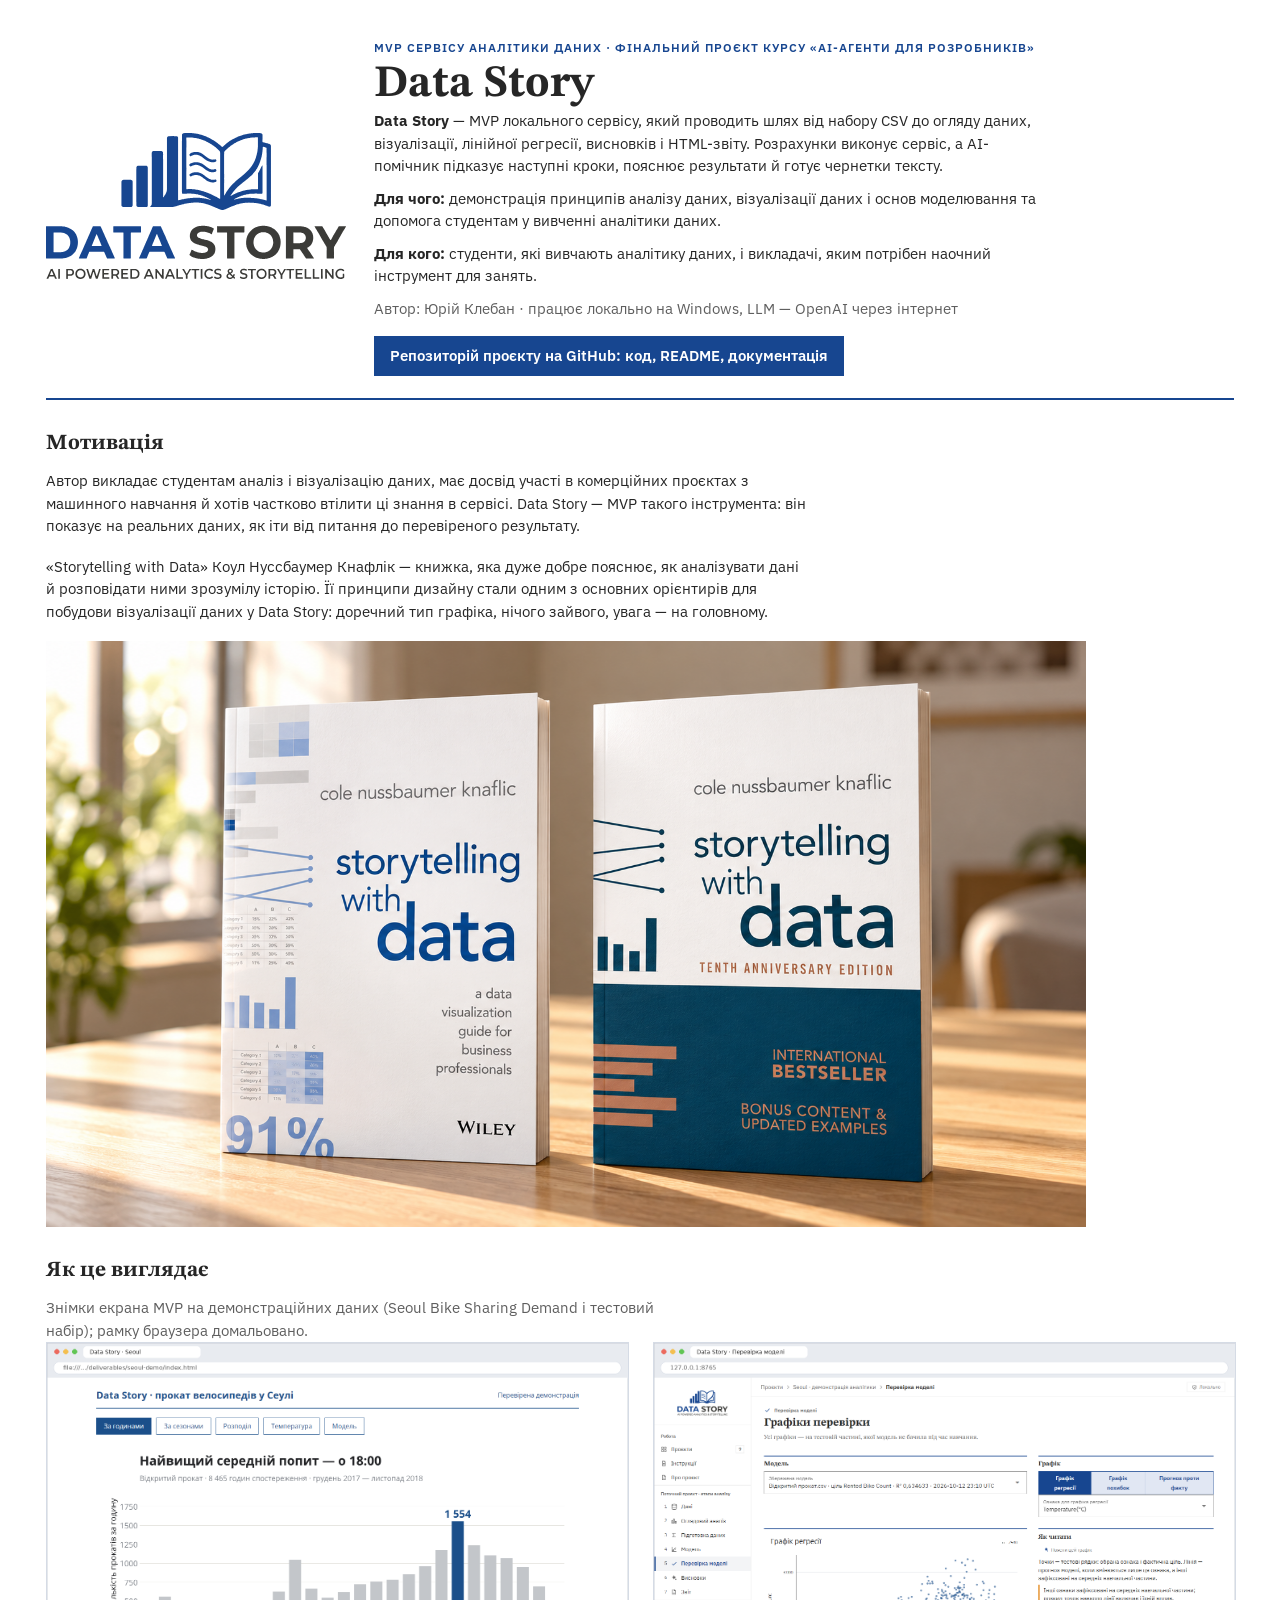
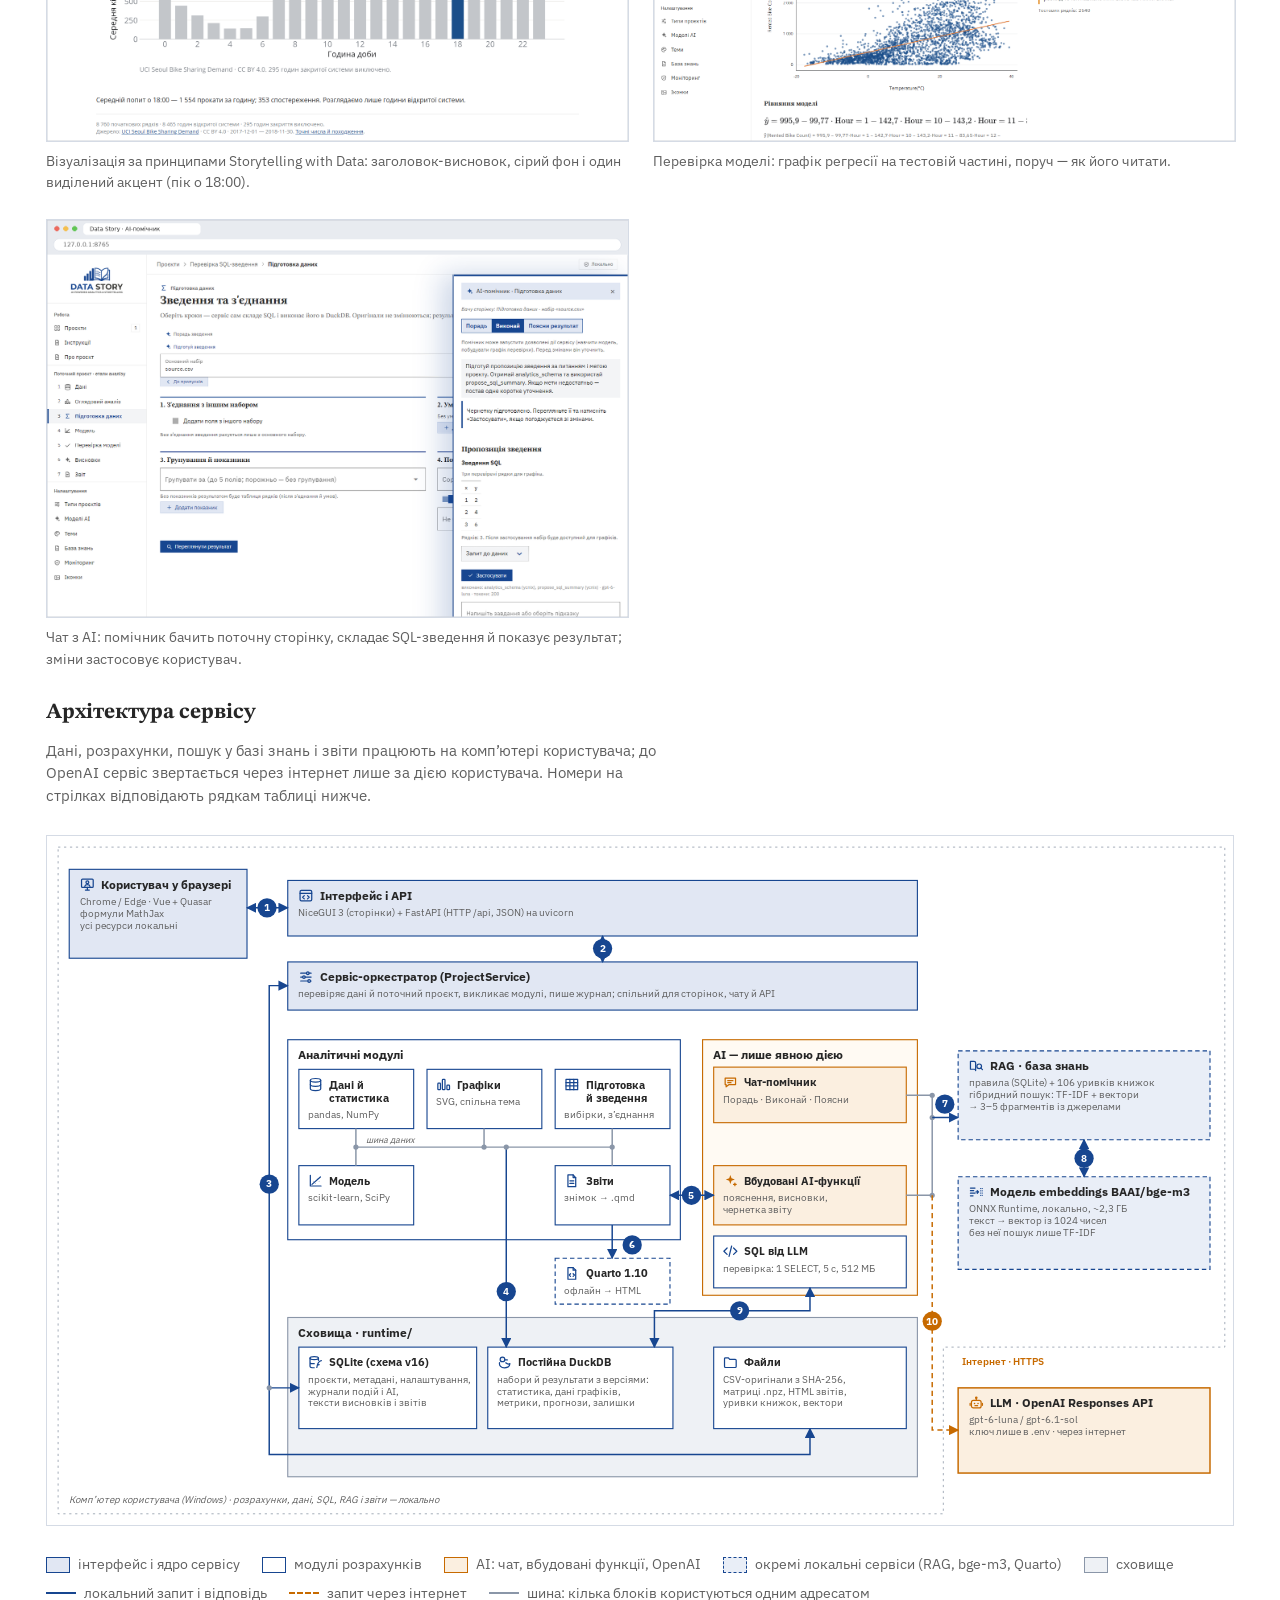
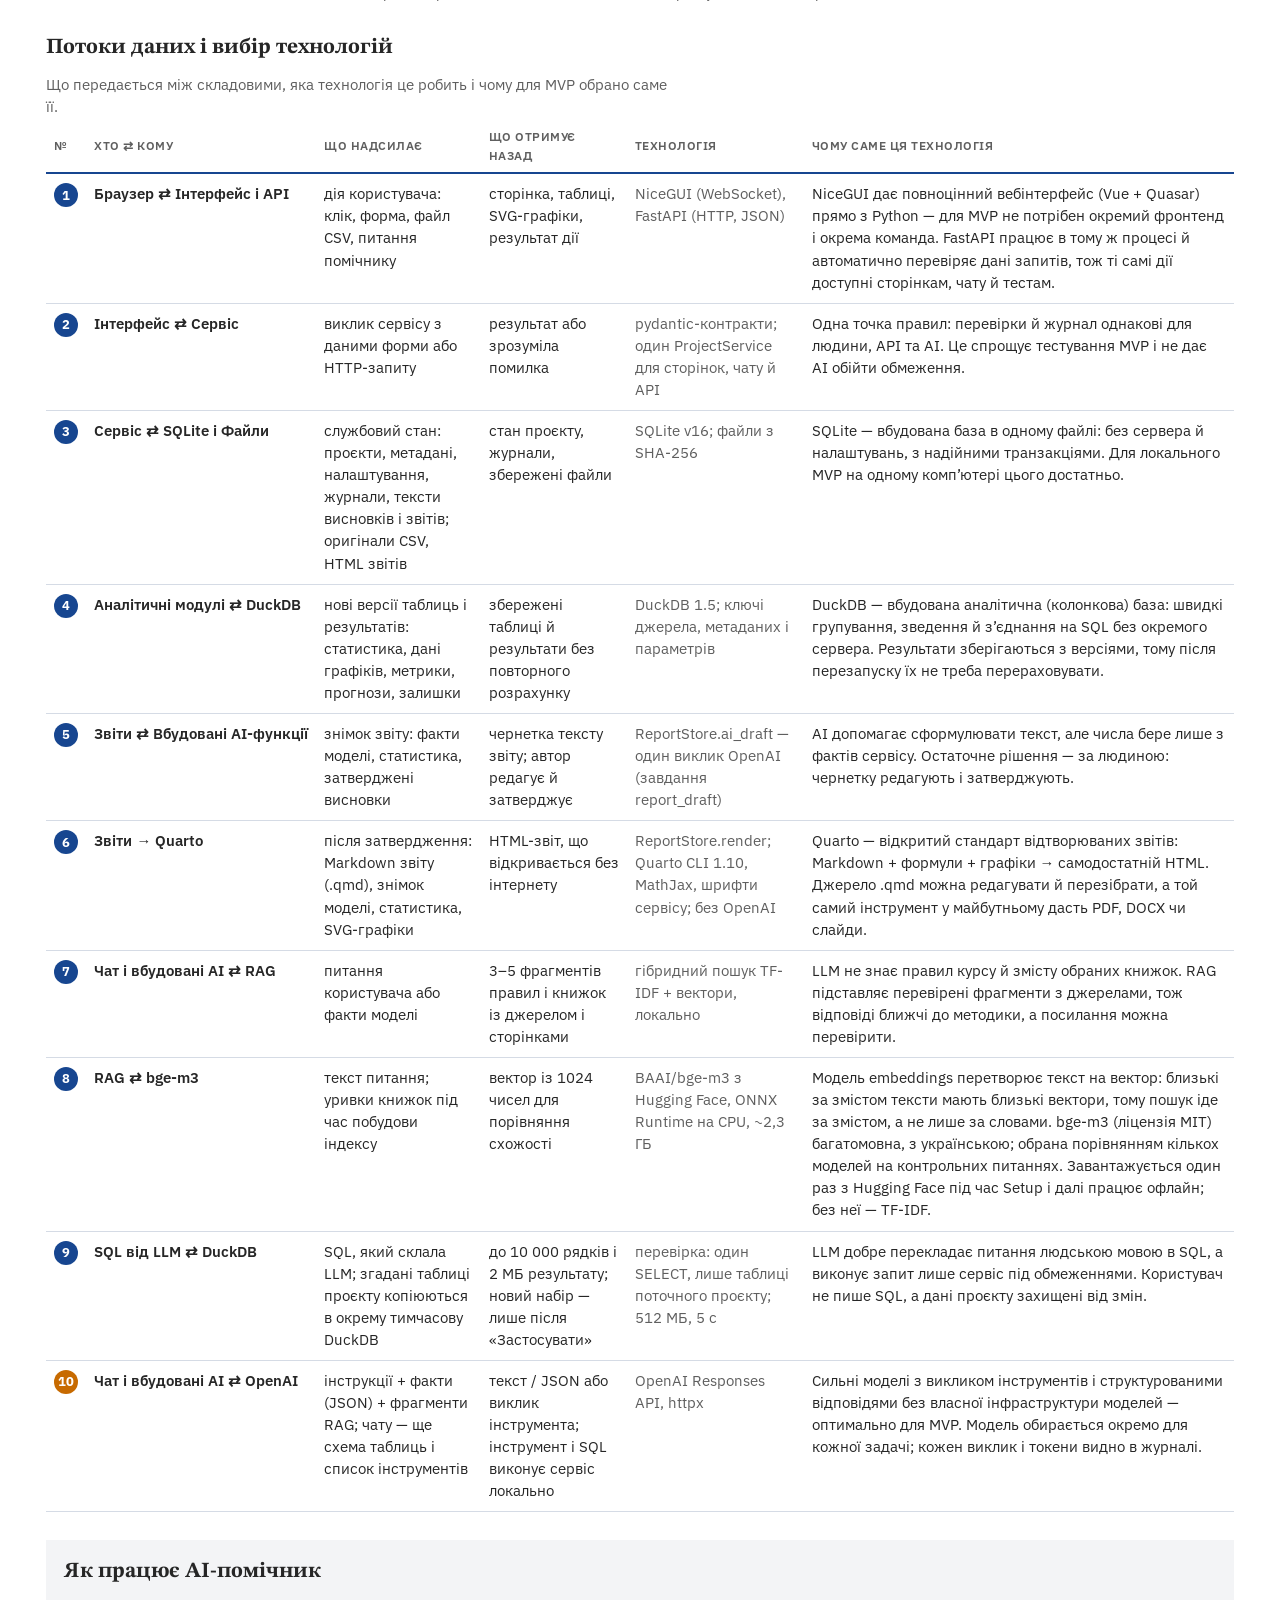
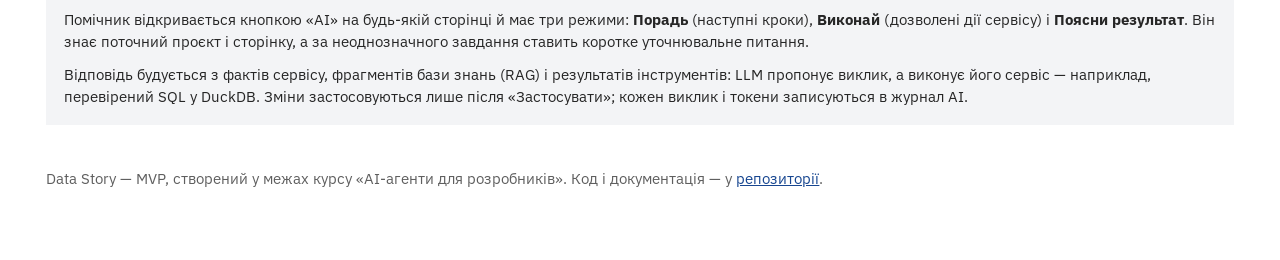
==== docs/index.html @ 958e597c "History 123: About project page for GitHub Pages (logo, purpose, motivation, framed screenshots, tec" ====
<!doctype html>
<html lang="uk">
<meta charset="utf-8">
<meta name="viewport" content="width=device-width, initial-scale=1">
<title>Data Story — про проєкт</title>
<meta name="description" content="Data Story — MVP сервісу аналітики даних для навчання: аналіз, візуалізація, основи моделювання й AI-помічник.">
<style>
@font-face { font-family:'IBM Plex Sans'; src:url('assets/fonts/plex/ibm-plex-sans-regular.woff2') format('woff2'); font-weight:400; }
@font-face { font-family:'IBM Plex Sans'; src:url('assets/fonts/plex/ibm-plex-sans-600.woff2') format('woff2'); font-weight:600; }
@font-face { font-family:'IBM Plex Sans'; src:url('assets/fonts/plex/ibm-plex-sans-700.woff2') format('woff2'); font-weight:700; }
@font-face { font-family:'STIX Two Text'; src:url('assets/fonts/stix/stix-two-text-600.woff2') format('woff2'); font-weight:600; }
@font-face { font-family:'STIX Two Text'; src:url('assets/fonts/stix/stix-two-text-700.woff2') format('woff2'); font-weight:700; }
/* Layout: motivation, one diagram (slide-ready), the flow table, two worked requests and principles. Single light look by choice (a printed slide), colours set explicitly. */
:root {
  --paper:#ffffff; --ink:#262626; --ink2:#5f5f5f; --rule:#d5dbe5; --shade:#f3f4f6;
  --primary:#174690; --band:#e1e7f3; --ai:#c76a00; --aiband:#fbefe0; --store:#eef1f5;
  --sans:'IBM Plex Sans', 'Segoe UI', Arial, sans-serif; --serif:'STIX Two Text', Georgia, 'Times New Roman', serif;
  color-scheme: light;
}
html, body { background:var(--paper); color:var(--ink); }
body { font-family:var(--sans); font-size:15px; line-height:1.5; padding-inline:clamp(16px,3vw,40px); padding-block:28px 48px; }
main { max-width:1320px; margin:0 auto; display:flex; flex-direction:column; gap:28px; }
header { display:flex; flex-direction:column; gap:6px; border-bottom:2px solid var(--primary); padding-bottom:14px; }
.kicker { font-size:.78rem; letter-spacing:.08em; text-transform:uppercase; color:var(--primary); font-weight:600; }
h1 { font-family:var(--serif); font-size:clamp(1.7rem,3.2vw,2.4rem); line-height:1.15; margin:0; text-wrap:balance; }
h2 { font-family:var(--serif); font-size:1.35rem; margin:0 0 10px; }
.lead { color:var(--ink2); max-width:70ch; margin:0; }
.motivation p { max-width:85ch; margin:0 0 18px; }
.motivation img { display:block; width:100%; max-width:1040px; height:auto; }
.figure { overflow-x:auto; border:1px solid var(--rule); background:var(--paper); }
.figure svg { display:block; width:100%; min-width:900px; height:auto; }
.legend { display:flex; flex-wrap:wrap; gap:8px 22px; font-size:.86rem; color:var(--ink2); }
.legend span { display:inline-flex; align-items:center; gap:8px; }
.sw { width:22px; height:14px; border:1.5px solid var(--primary); background:var(--band); display:inline-block; }
.sw.c { background:#fff; } .sw.s { background:var(--store); border-color:#8a96a8; } .sw.r { background:#e9eef7; border-style:dashed; }
.sw.l { background:var(--aiband); border-color:var(--ai); }
.ln-s { width:30px; border-top:2px solid var(--primary); display:inline-block; } .ln-b { width:30px; border-top:2px solid #8a96a8; display:inline-block; } .ln-a { width:30px; border-top:2px dashed var(--ai); display:inline-block; }
/* svg */
svg text { font-family:var(--sans); fill:var(--ink); }
.b { fill:#fff; stroke:var(--primary); stroke-width:1.5; }
.b.user { fill:var(--band); } .b.core { fill:var(--band); } .b.mod { fill:#fff; } .b.modai { fill:var(--aiband); stroke:var(--ai); }
.b.store { fill:var(--store); stroke:#8a96a8; } .b.rag { fill:#e9eef7; stroke-dasharray:6 4; } .b.rep { fill:#fff; stroke-dasharray:6 4; }
.b.llm { fill:var(--aiband); stroke:var(--ai); stroke-width:2; }
.b.grp { fill:#fff; stroke-dasharray:none; } .b.grp.ai { fill:#fffaf3; stroke:var(--ai); } .b.grp2 { fill:var(--store); }
.bt { font-size:16px; font-weight:700; } .btm { font-size:14.5px; font-weight:700; } .blm { font-size:12px; fill:var(--ink2) !important; } .bl { font-size:13px; fill:var(--ink2) !important; }
.srv { fill:none; stroke:var(--primary); stroke-width:2.5; }
.srvl { font-size:14px; font-weight:600; fill:var(--primary) !important; }
.zone { fill:none; stroke:#9aa4b2; stroke-width:1.2; stroke-dasharray:3 5; }
.zl { font-size:13px; fill:var(--ink2) !important; font-style:italic; } .zlo { font-size:13px; font-weight:600; fill:var(--ai) !important; }
.ln { fill:none; stroke:var(--primary); stroke-width:2; } .ln.ai { stroke:var(--ai); stroke-dasharray:7 5; }
.bus2 { fill:none; stroke:#8a96a8; stroke-width:2; } .bus2.ai { stroke:var(--ai); } .jn { fill:#8a96a8; }
.ic { fill:none; stroke:var(--primary); stroke-width:1.9; stroke-linecap:round; stroke-linejoin:round; } .ic [fill="black"] { fill:var(--primary); stroke:none; }
.ic.o { stroke:var(--ai); } .ic.o [fill="black"] { fill:var(--ai); }
.bus { fill:none; stroke:#8a96a8; stroke-width:1.5; }
.busl { font-size:12px; fill:var(--ink2) !important; font-style:italic; }
.mh { fill:var(--primary); } .mho { fill:var(--ai); }
.bd { fill:var(--primary); } .bdo { fill:var(--ai); }
.bn { font-size:13px; font-weight:700; fill:#fff !important; text-anchor:middle; }
/* table */
.tablewrap { overflow-x:auto; }
table { border-collapse:collapse; width:100%; min-width:760px; font-size:.92rem; }
th { text-align:left; font-size:.78rem; letter-spacing:.04em; text-transform:uppercase; color:var(--ink2); font-weight:600; padding:8px; border-bottom:2px solid var(--primary); }
td { padding:9px 8px; border-bottom:1px solid var(--rule); vertical-align:top; }
td.who { font-weight:600; white-space:nowrap; } td.tech { color:var(--ink2); }
.nb { display:inline-grid; place-items:center; min-width:24px; height:24px; border-radius:50%; background:var(--primary); color:#fff; font-weight:700; font-size:.8rem; }
.nb.o { background:var(--ai); }
.cols2 { display:grid; grid-template-columns:repeat(2,minmax(0,1fr)); gap:32px; }
ol.path { list-style:none; padding:0; margin:0; display:flex; flex-direction:column; gap:10px; }
ol.path li { display:grid; grid-template-columns:56px minmax(0,1fr); gap:10px; align-items:baseline; }
.sn { font-weight:700; color:var(--primary); font-variant-numeric:tabular-nums; }
.facts { display:flex; flex-direction:column; gap:10px; background:var(--shade); padding:16px 18px; }
.facts p { margin:0; }
@media (max-width:820px) { .cols2 { grid-template-columns:1fr; } }
.hero { display:grid; grid-template-columns:minmax(200px,300px) 1fr; gap:28px; align-items:center; border-bottom:2px solid var(--primary); padding-bottom:22px; }
.hero img { width:100%; height:auto; }
.hero h1 { font-size:clamp(2rem,4vw,2.8rem); }
.hero p { margin:0 0 10px; max-width:75ch; }
.hero ul { margin:0 0 12px; padding-left:20px; }
.meta { font-size:.92rem; color:var(--ink2); }
.btn { display:inline-block; margin-top:6px; padding:9px 16px; background:var(--primary); color:#fff; text-decoration:none; font-weight:600; }
.btn:hover, .btn:focus-visible { background:#0f3470; }
a { color:var(--primary); }
.shots { display:grid; grid-template-columns:repeat(auto-fit,minmax(min(100%,520px),1fr)); gap:26px; }
.shots figure { margin:0; display:flex; flex-direction:column; gap:8px; }
.shots img { width:100%; height:auto; border:1px solid var(--rule); }
.shots figcaption { font-size:.9rem; color:var(--ink2); }
td.why { min-width:280px; }
@media (max-width:720px) { .hero { grid-template-columns:1fr; } .hero img { max-width:240px; } }
</style>
<main>
<section class="hero" aria-labelledby="about-title">
  <img src="assets/logo-panel.svg" width="300" height="146" alt="Логотип Data Story">
  <div>
    <span class="kicker">MVP сервісу аналітики даних · фінальний проєкт курсу «AI-агенти для розробників»</span>
    <h1 id="about-title">Data Story</h1>
    <p><b>Data Story</b> — MVP локального сервісу, який проводить шлях від набору CSV до огляду даних, візуалізації, лінійної регресії, висновків і HTML-звіту. Розрахунки виконує сервіс, а AI-помічник підказує наступні кроки, пояснює результати й готує чернетки тексту.</p>
    <p><b>Для чого:</b> демонстрація принципів аналізу даних, візуалізації даних і основ моделювання та допомога студентам у вивченні аналітики даних.</p>
    <p><b>Для кого:</b> студенти, які вивчають аналітику даних, і викладачі, яким потрібен наочний інструмент для занять.</p>
    <p class="meta">Автор: Юрій Клебан · працює локально на Windows, LLM — OpenAI через інтернет</p>
    <a class="btn" href="https://github.com/kleban/ai-course-final-project">Репозиторій проєкту на GitHub: код, README, документація</a>
  </div>
</section>
<section class="motivation" aria-labelledby="motivation-title">
  <h2 id="motivation-title">Мотивація</h2>
  <p>Автор викладає студентам аналіз і візуалізацію даних, має досвід участі в комерційних проєктах з машинного навчання й хотів частково втілити ці знання в сервісі. Data Story — MVP такого інструмента: він показує на реальних даних, як іти від питання до перевіреного результату.</p>
  <p>«Storytelling with Data» Коул Нуссбаумер Кнафлік — книжка, яка дуже добре пояснює, як аналізувати дані й розповідати ними зрозумілу історію. Її принципи дизайну стали одним з основних орієнтирів для побудови візуалізації даних у Data Story: доречний тип графіка, нічого зайвого, увага — на головному.</p>
  <img src="assets/storytelling-two-editions.png" width="1672" height="941" alt="Старе та ювілейне видання Storytelling with Data стоять поруч на дерев’яному столі в сонячному світлі">
</section>
<section aria-labelledby="shots-title">
  <h2 id="shots-title">Як це виглядає</h2>
  <p class="lead">Знімки екрана MVP на демонстраційних даних (Seoul Bike Sharing Demand і тестовий набір); рамку браузера домальовано.</p>
  <div class="shots">
    <figure><img src="assets/screens/charts-seoul.png" width="1442" height="987" loading="lazy" alt="Демонстраційна галерея Seoul у вікні браузера: стовпчиковий графік середнього попиту за годинами з виділеним піком о 18:00"><figcaption>Візуалізація за принципами Storytelling with Data: заголовок-висновок, сірий фон і один виділений акцент (пік о 18:00).</figcaption></figure>
    <figure><img src="assets/screens/model-check.png" width="1442" height="987" loading="lazy" alt="Сторінка перевірки моделі у вікні браузера: графік регресії кількості прокатів від температури на тестових даних із поясненням"><figcaption>Перевірка моделі: графік регресії на тестовій частині, поруч — як його читати.</figcaption></figure>
    <figure><img src="assets/screens/chat-sql.png" width="1442" height="987" loading="lazy" alt="AI-помічник у вікні браузера: у режимі «Виконай» готує пропозицію зведення з таблицею результату й кнопкою «Застосувати»"><figcaption>Чат з AI: помічник бачить поточну сторінку, складає SQL-зведення й показує результат; зміни застосовує користувач.</figcaption></figure>
  </div>
</section>
<section aria-labelledby="arch-title">
  <h2 id="arch-title">Архітектура сервісу</h2>
  <p class="lead">Дані, розрахунки, пошук у базі знань і звіти працюють на комп’ютері користувача; до OpenAI сервіс звертається через інтернет лише за дією користувача. Номери на стрілках відповідають рядкам таблиці нижче.</p>
</section>
<div class="figure"><svg viewBox="0 0 1600 930" role="img" aria-labelledby="t d" xmlns="http://www.w3.org/2000/svg">
<title id="t">Архітектура Data Story</title>
<desc id="d">Браузер → інтерфейс → сервіс-оркестратор. Аналітичні модулі через шину даних працюють із DuckDB; сервіс — із SQLite і файлами. Звіти отримують чернетку від вбудованих AI-функцій і після затвердження передаються в Quarto. Чат і вбудовані AI-функції звертаються до RAG (з моделлю bge-m3) і до OpenAI; SQL від LLM виконується в DuckDB після перевірки. Стрілки 1–10 — потоки даних.</desc>
<defs>
<marker id="ae" viewBox="0 0 10 10" refX="9" refY="5" markerWidth="7" markerHeight="7" orient="auto"><path d="M0 0 L10 5 L0 10 z" class="mh"/></marker>
<marker id="as" viewBox="0 0 10 10" refX="1" refY="5" markerWidth="7" markerHeight="7" orient="auto"><path d="M10 0 L0 5 L10 10 z" class="mh"/></marker>
<marker id="aeo" viewBox="0 0 10 10" refX="9" refY="5" markerWidth="7" markerHeight="7" orient="auto"><path d="M0 0 L10 5 L0 10 z" class="mho"/></marker>
<marker id="aso" viewBox="0 0 10 10" refX="1" refY="5" markerWidth="7" markerHeight="7" orient="auto"><path d="M10 0 L0 5 L10 10 z" class="mho"/></marker>
</defs>
<path class="zone" d="M15 15 H1590 V690 H1210 V915 H15 Z"/><text class="zl" x="30" y="900">Комп’ютер користувача (Windows) · розрахунки, дані, SQL, RAG і звіти — локально</text><text class="zlo" x="1235" y="714">Інтернет · HTTPS</text><rect class="b user" x="30" y="45" width="240" height="120"/><g class="ic" transform="translate(44 55) scale(.875)"><rect x="3" y="3.5" width="18" height="13" rx="1.5"/><circle cx="12" cy="8.5" r="2.2"/><path d="M8 15c.4-2 2-3 4-3s3.6 1 4 3M9 20.5h6M12 16.5v4"/></g><text class="bt" x="73" y="71">Користувач у браузері</text><text class="bl" x="44" y="93">Chrome / Edge · Vue + Quasar</text><text class="bl" x="44" y="109">формули MathJax</text><text class="bl" x="44" y="125">усі ресурси локальні</text><rect class="b core" x="325" y="60" width="850" height="75"/><g class="ic" transform="translate(339 70) scale(.875)"><rect x="3" y="4" width="18" height="16" rx="2"/><path d="M3 8.5h18M9.5 12l-2.5 2.5 2.5 2.5M14.5 12l2.5 2.5-2.5 2.5"/></g><text class="bt" x="368" y="86">Інтерфейс і API</text><text class="bl" x="339" y="108">NiceGUI 3 (сторінки) + FastAPI (HTTP /api, JSON) на uvicorn</text><rect class="b core" x="325" y="170" width="850" height="65"/><g class="ic" transform="translate(339 180) scale(.875)"><path d="M4 6h9M17 6h3M4 12h3M11 12h9M4 18h11M19 18h1"/><circle cx="15" cy="6" r="2"/><circle cx="9" cy="12" r="2"/><circle cx="17" cy="18" r="2"/></g><text class="bt" x="368" y="196">Сервіс-оркестратор (ProjectService)</text><text class="bl" x="339" y="218">перевіряє дані й поточний проєкт, викликає модулі, пише журнал; спільний для сторінок, чату й API</text><rect class="b grp" x="325" y="275" width="530" height="270"/><text class="bt" x="339" y="301">Аналітичні модулі</text><rect class="b mod" x="340" y="315" width="155" height="80"/><g class="ic" transform="translate(352 325) scale(.875)"><ellipse cx="12" cy="5.5" rx="8" ry="2.8"/><path d="M4 5.5v13c0 1.5 3.6 2.8 8 2.8s8-1.3 8-2.8v-13"/><path d="M4 12c0 1.5 3.6 2.8 8 2.8s8-1.3 8-2.8"/></g><text class="btm" x="381" y="341">Дані й</text><text class="btm" x="381" y="359">статистика</text><text class="bl" x="352" y="381">pandas, NumPy</text><rect class="b mod" x="513" y="315" width="155" height="80"/><g class="ic" transform="translate(525 325) scale(.875)"><rect x="3" y="10" width="4" height="10" rx="1"/><rect x="10" y="4" width="4" height="16" rx="1"/><rect x="17" y="13" width="4" height="7" rx="1"/></g><text class="btm" x="554" y="341">Графіки</text><text class="bl" x="525" y="363">SVG, спільна тема</text><rect class="b mod" x="686" y="315" width="155" height="80"/><g class="ic" transform="translate(698 325) scale(.875)"><rect x="3" y="4" width="18" height="16"/><path d="M3 9h18M3 14h18M9 4v16M15 4v16"/></g><text class="btm" x="727" y="341">Підготовка</text><text class="btm" x="727" y="359">й зведення</text><text class="bl" x="698" y="381">вибірки, з’єднання</text><rect class="b mod" x="340" y="445" width="155" height="80"/><g class="ic" transform="translate(352 455) scale(.875)"><path d="M4 3.5V20h16.5"/><path d="M6.5 17.5L19.5 6"/><circle cx="8.5" cy="12.5" r=".55" fill="black"/><circle cx="11.5" cy="16" r=".55" fill="black"/><circle cx="14.5" cy="9" r=".55" fill="black"/><circle cx="17.5" cy="12.5" r=".55" fill="black"/></g><text class="btm" x="381" y="471">Модель</text><text class="bl" x="352" y="493">scikit-learn, SciPy</text><rect class="b mod" x="686" y="445" width="155" height="80"/><g class="ic" transform="translate(698 455) scale(.875)"><path d="M6 3h8l4 4v14H6z"/><path d="M14 3v4h4M9 12h6M9 16h6"/></g><text class="btm" x="727" y="471">Звіти</text><text class="bl" x="698" y="493">знімок → .qmd</text><path class="bus2" d="M417 395 V445 M590 395 V420 M763 395 V445 M417 420 H763"/><circle class="jn" cx="417" cy="420" r="3.5"/><circle class="jn" cx="590" cy="420" r="3.5"/><circle class="jn" cx="763" cy="420" r="3.5"/><text class="busl" x="430" y="414">шина даних</text><rect class="b grp ai" x="885" y="275" width="290" height="345"/><text class="bt" x="899" y="301">AI — лише явною дією</text><rect class="b mod modai" x="900" y="312" width="260" height="75"/><g class="ic o" transform="translate(912 322) scale(.875)"><path d="M4 5.5h16v10H10l-4.5 3.5v-3.5H4z"/><path d="M8 9.5h8M8 12.5h5"/></g><text class="btm" x="941" y="338">Чат-помічник</text><text class="bl" x="912" y="360">Порадь · Виконай · Поясни</text><rect class="b mod modai" x="900" y="445" width="260" height="80"/><g class="ic o" transform="translate(912 455) scale(.875)"><path d="M12 3l1.8 5.2L19 10l-5.2 1.8L12 17l-1.8-5.2L5 10l5.2-1.8z" fill="black"/><path d="M19 15.5v4M17 17.5h4"/></g><text class="btm" x="941" y="471">Вбудовані AI-функції</text><text class="bl" x="912" y="493">пояснення, висновки,</text><text class="bl" x="912" y="509">чернетка звіту</text><rect class="b mod" x="900" y="540" width="260" height="70"/><g class="ic" transform="translate(912 550) scale(.875)"><path d="M7 7l-5 5 5 5M17 7l5 5-5 5M14 4l-4 16"/></g><text class="btm" x="941" y="566">SQL від LLM</text><text class="bl" x="912" y="588">перевірка: 1 SELECT, 5 с, 512 МБ</text><rect class="b rep" x="686" y="570" width="155" height="62"/><g class="ic" transform="translate(698 580) scale(.875)"><path d="M6 3h8l4 4v14H6z"/><path d="M14 3v4h4M10 12.5l-2 2 2 2M14 12.5l2 2-2 2"/></g><text class="btm" x="727" y="596">Quarto 1.10</text><text class="bl" x="698" y="618">офлайн → HTML</text><rect class="b store grp2" x="325" y="650" width="850" height="215"/><text class="bt" x="339" y="676">Сховища · runtime/</text><rect class="b" x="340" y="690" width="240" height="110"/><g class="ic" transform="translate(352 700) scale(.875)"><ellipse cx="10" cy="5.5" rx="6.5" ry="2.4"/><path d="M3.5 5.5v12.5c0 1.3 2.9 2.4 6.5 2.4M16.5 5.5v3.5M3.5 11.8c0 1.3 2.9 2.4 6.5 2.4"/><path d="M21 9.5c-3.5.5-6 3.5-7 10.5M14.6 16.5l3-1"/></g><text class="btm" x="381" y="716">SQLite (схема v16)</text><text class="bl" x="352" y="738">проєкти, метадані, налаштування,</text><text class="bl" x="352" y="754">журнали подій і AI,</text><text class="bl" x="352" y="770">тексти висновків і звітів</text><rect class="b" x="595" y="690" width="250" height="110"/><g class="ic" transform="translate(607 700) scale(.875)"><circle cx="9" cy="7.5" r="3.6"/><path d="M12.4 8.3h4.1"/><circle cx="8.4" cy="6.8" r=".5" fill="black"/><path d="M4.5 12.5c-1 4.5 2.5 8 7.5 8s8.5-2.5 8.5-6.5c-2.2 1.2-4.5.6-6.5-1.2"/></g><text class="btm" x="636" y="716">Постійна DuckDB</text><text class="bl" x="607" y="738">набори й результати з версіями:</text><text class="bl" x="607" y="754">статистика, дані графіків,</text><text class="bl" x="607" y="770">метрики, прогнози, залишки</text><rect class="b" x="900" y="690" width="260" height="110"/><g class="ic" transform="translate(912 700) scale(.875)"><path d="M3 6.5A1.5 1.5 0 0 1 4.5 5H9l2 2.5h8.5A1.5 1.5 0 0 1 21 9v9.5a1.5 1.5 0 0 1-1.5 1.5h-15A1.5 1.5 0 0 1 3 18.5z"/></g><text class="btm" x="941" y="716">Файли</text><text class="bl" x="912" y="738">CSV-оригінали з SHA-256,</text><text class="bl" x="912" y="754">матриці .npz, HTML звітів,</text><text class="bl" x="912" y="770">уривки книжок, вектори</text><rect class="b rag" x="1230" y="290" width="340" height="120"/><g class="ic" transform="translate(1244 300) scale(.875)"><path d="M3 5h5.5A2.5 2.5 0 0 1 11 7.5V19a2 2 0 0 0-2-2H3z"/><circle cx="16.5" cy="12.5" r="3.6"/><path d="M19.2 15.2l2.3 2.3"/></g><text class="bt" x="1273" y="316">RAG · база знань</text><text class="bl" x="1244" y="338">правила (SQLite) + 106 уривків книжок</text><text class="bl" x="1244" y="354">гібридний пошук: TF-IDF + вектори</text><text class="bl" x="1244" y="370">→ 3–5 фрагментів із джерелами</text><rect class="b rag" x="1230" y="460" width="340" height="125"/><g class="ic" transform="translate(1244 470) scale(.875)"><path d="M3 6h7M3 10h5M3 14h7M3 18h4M11.5 12h3.5M13.5 10l2 2-2 2"/><rect x="18" y="6" width="1.6" height="1.6" fill="black"/><rect x="18" y="9.5" width="1.6" height="1.6" fill="black"/><rect x="18" y="13" width="1.6" height="1.6" fill="black"/><rect x="18" y="16.5" width="1.6" height="1.6" fill="black"/><rect x="20.4" y="6" width="1.6" height="1.6" fill="black"/><rect x="20.4" y="9.5" width="1.6" height="1.6" fill="black"/><rect x="20.4" y="13" width="1.6" height="1.6" fill="black"/><rect x="20.4" y="16.5" width="1.6" height="1.6" fill="black"/></g><text class="bt" x="1273" y="486">Модель embeddings BAAI/bge-m3</text><text class="bl" x="1244" y="508">ONNX Runtime, локально, ~2,3 ГБ</text><text class="bl" x="1244" y="524">текст → вектор із 1024 чисел</text><text class="bl" x="1244" y="540">без неї пошук лише TF-IDF</text><rect class="b llm" x="1230" y="745" width="340" height="115"/><g class="ic o" transform="translate(1244 755) scale(.875)"><rect x="4.5" y="8" width="15" height="11.5" rx="3"/><path d="M12 8V4.8M10 16h4M2.5 12.5v3M21.5 12.5v3"/><circle cx="12" cy="3.8" r="1.1"/><circle cx="9.3" cy="12.6" r="1.2" fill="black"/><circle cx="14.7" cy="12.6" r="1.2" fill="black"/></g><text class="bt" x="1273" y="771">LLM · OpenAI Responses API</text><text class="bl" x="1244" y="793">gpt-6-luna / gpt-6.1-sol</text><text class="bl" x="1244" y="809">ключ лише в .env · через інтернет</text><path class="ln" d="M270 97 H325" marker-start="url(#as)" marker-end="url(#ae)"/><circle class="bd" cx="297" cy="97" r="13"/><text class="bn" x="297" y="101.5">1</text><path class="ln" d="M620 420 V690" marker-end="url(#ae)"/><circle class="bd" cx="620" cy="615" r="13"/><text class="bn" x="620" y="619.5">4</text><circle class="jn" cx="620" cy="420" r="3.5"/><path class="ln" d="M750 135 V170" marker-start="url(#as)" marker-end="url(#ae)"/><circle class="bd" cx="750" cy="152" r="13"/><text class="bn" x="750" y="156.5">2</text><path class="ln" d="M325 202 H300 V745 H340" marker-start="url(#as)" marker-end="url(#ae)"/><circle class="bd" cx="300" cy="470" r="13"/><text class="bn" x="300" y="474.5">3</text><path class="ln" d="M300 745 V835 H1030 V800" marker-end="url(#ae)"/><circle class="jn" cx="300" cy="745" r="3.5"/><path class="ln" d="M841 485 H900" marker-start="url(#as)" marker-end="url(#ae)"/><circle class="bd" cx="870" cy="485" r="13"/><text class="bn" x="870" y="489.5">5</text><path class="ln" d="M763 525 V570" marker-end="url(#ae)"/><circle class="bd" cx="790" cy="552" r="13"/><text class="bn" x="790" y="556.5">6</text><path class="bus2" d="M1160 350 H1195 V485 M1160 485 H1195"/><circle class="jn" cx="1195" cy="350" r="3.5"/><circle class="jn" cx="1195" cy="380" r="3.5"/><circle class="jn" cx="1195" cy="485" r="3.5"/><path class="ln" d="M1195 380 H1230" marker-end="url(#ae)"/><circle class="bd" cx="1212" cy="362" r="13"/><text class="bn" x="1212" y="366.5">7</text><path class="ln" d="M1400 410 V460" marker-start="url(#as)" marker-end="url(#ae)"/><circle class="bd" cx="1400" cy="435" r="13"/><text class="bn" x="1400" y="439.5">8</text><path class="ln" d="M1030 610 V641 H820 V690" marker-start="url(#as)" marker-end="url(#ae)"/><circle class="bd" cx="935" cy="641" r="13"/><text class="bn" x="935" y="645.5">9</text><path class="ln ai" d="M1195 485 V802 H1230" marker-end="url(#aeo)"/><circle class="bd bdo" cx="1195" cy="655" r="13"/><text class="bn" x="1195" y="659.5">10</text>
</svg></div>
<div class="legend">
  <span><i class="sw"></i>інтерфейс і ядро сервісу</span>
  <span><i class="sw c"></i>модулі розрахунків</span>
  <span><i class="sw l"></i>AI: чат, вбудовані функції, OpenAI</span>
  <span><i class="sw r"></i>окремі локальні сервіси (RAG, bge-m3, Quarto)</span>
  <span><i class="sw s"></i>сховище</span>
  <span><i class="ln-s"></i>локальний запит і відповідь</span>
  <span><i class="ln-a"></i>запит через інтернет</span>
  <span><i class="ln-b"></i>шина: кілька блоків користуються одним адресатом</span>
</div>
<section aria-labelledby="flows-title">
  <h2 id="flows-title">Потоки даних і вибір технологій</h2>
  <p class="lead">Що передається між складовими, яка технологія це робить і чому для MVP обрано саме її.</p>
  <div class="tablewrap"><table>
    <thead><tr><th>№</th><th>Хто ⇄ кому</th><th>Що надсилає</th><th>Що отримує назад</th><th>Технологія</th><th>Чому саме ця технологія</th></tr></thead>
    <tbody><tr><td class="n"><span class="nb">1</span></td><td class="who">Браузер ⇄ Інтерфейс і API</td><td>дія користувача: клік, форма, файл CSV, питання помічнику</td><td>сторінка, таблиці, SVG-графіки, результат дії</td><td class="tech">NiceGUI (WebSocket), FastAPI (HTTP, JSON)</td><td class="why">NiceGUI дає повноцінний вебінтерфейс (Vue + Quasar) прямо з Python — для MVP не потрібен окремий фронтенд і окрема команда. FastAPI працює в тому ж процесі й автоматично перевіряє дані запитів, тож ті самі дії доступні сторінкам, чату й тестам.</td></tr><tr><td class="n"><span class="nb">2</span></td><td class="who">Інтерфейс ⇄ Сервіс</td><td>виклик сервісу з даними форми або HTTP-запиту</td><td>результат або зрозуміла помилка</td><td class="tech">pydantic-контракти; один ProjectService для сторінок, чату й API</td><td class="why">Одна точка правил: перевірки й журнал однакові для людини, API та AI. Це спрощує тестування MVP і не дає AI обійти обмеження.</td></tr><tr><td class="n"><span class="nb">3</span></td><td class="who">Сервіс ⇄ SQLite і Файли</td><td>службовий стан: проєкти, метадані, налаштування, журнали, тексти висновків і звітів; оригінали CSV, HTML звітів</td><td>стан проєкту, журнали, збережені файли</td><td class="tech">SQLite v16; файли з SHA-256</td><td class="why">SQLite — вбудована база в одному файлі: без сервера й налаштувань, з надійними транзакціями. Для локального MVP на одному комп’ютері цього достатньо.</td></tr><tr><td class="n"><span class="nb">4</span></td><td class="who">Аналітичні модулі ⇄ DuckDB</td><td>нові версії таблиць і результатів: статистика, дані графіків, метрики, прогнози, залишки</td><td>збережені таблиці й результати без повторного розрахунку</td><td class="tech">DuckDB 1.5; ключі джерела, метаданих і параметрів</td><td class="why">DuckDB — вбудована аналітична (колонкова) база: швидкі групування, зведення й з’єднання на SQL без окремого сервера. Результати зберігаються з версіями, тому після перезапуску їх не треба перераховувати.</td></tr><tr><td class="n"><span class="nb">5</span></td><td class="who">Звіти ⇄ Вбудовані AI-функції</td><td>знімок звіту: факти моделі, статистика, затверджені висновки</td><td>чернетка тексту звіту; автор редагує й затверджує</td><td class="tech">ReportStore.ai_draft — один виклик OpenAI (завдання report_draft)</td><td class="why">AI допомагає сформулювати текст, але числа бере лише з фактів сервісу. Остаточне рішення — за людиною: чернетку редагують і затверджують.</td></tr><tr><td class="n"><span class="nb">6</span></td><td class="who">Звіти → Quarto</td><td>після затвердження: Markdown звіту (.qmd), знімок моделі, статистика, SVG-графіки</td><td>HTML-звіт, що відкривається без інтернету</td><td class="tech">ReportStore.render; Quarto CLI 1.10, MathJax, шрифти сервісу; без OpenAI</td><td class="why">Quarto — відкритий стандарт відтворюваних звітів: Markdown + формули + графіки → самодостатній HTML. Джерело .qmd можна редагувати й перезібрати, а той самий інструмент у майбутньому дасть PDF, DOCX чи слайди.</td></tr><tr><td class="n"><span class="nb">7</span></td><td class="who">Чат і вбудовані AI ⇄ RAG</td><td>питання користувача або факти моделі</td><td>3–5 фрагментів правил і книжок із джерелом і сторінками</td><td class="tech">гібридний пошук TF-IDF + вектори, локально</td><td class="why">LLM не знає правил курсу й змісту обраних книжок. RAG підставляє перевірені фрагменти з джерелами, тож відповіді ближчі до методики, а посилання можна перевірити.</td></tr><tr><td class="n"><span class="nb">8</span></td><td class="who">RAG ⇄ bge-m3</td><td>текст питання; уривки книжок під час побудови індексу</td><td>вектор із 1024 чисел для порівняння схожості</td><td class="tech">BAAI/bge-m3 з Hugging Face, ONNX Runtime на CPU, ~2,3 ГБ</td><td class="why">Модель embeddings перетворює текст на вектор: близькі за змістом тексти мають близькі вектори, тому пошук іде за змістом, а не лише за словами. bge-m3 (ліцензія MIT) багатомовна, з українською; обрана порівнянням кількох моделей на контрольних питаннях. Завантажується один раз з Hugging Face під час Setup і далі працює офлайн; без неї — TF-IDF.</td></tr><tr><td class="n"><span class="nb">9</span></td><td class="who">SQL від LLM ⇄ DuckDB</td><td>SQL, який склала LLM; згадані таблиці проєкту копіюються в окрему тимчасову DuckDB</td><td>до 10 000 рядків і 2 МБ результату; новий набір — лише після «Застосувати»</td><td class="tech">перевірка: один SELECT, лише таблиці поточного проєкту; 512 МБ, 5 с</td><td class="why">LLM добре перекладає питання людською мовою в SQL, а виконує запит лише сервіс під обмеженнями. Користувач не пише SQL, а дані проєкту захищені від змін.</td></tr><tr><td class="n"><span class="nb o">10</span></td><td class="who">Чат і вбудовані AI ⇄ OpenAI</td><td>інструкції + факти (JSON) + фрагменти RAG; чату — ще схема таблиць і список інструментів</td><td>текст / JSON або виклик інструмента; інструмент і SQL виконує сервіс локально</td><td class="tech">OpenAI Responses API, httpx</td><td class="why">Сильні моделі з викликом інструментів і структурованими відповідями без власної інфраструктури моделей — оптимально для MVP. Модель обирається окремо для кожної задачі; кожен виклик і токени видно в журналі.</td></tr></tbody>
  </table></div>
</section>
<section class="facts" aria-labelledby="assistant-title">
  <h2 id="assistant-title">Як працює AI-помічник</h2>
  <p>Помічник відкривається кнопкою «AI» на будь-якій сторінці й має три режими: <b>Порадь</b> (наступні кроки), <b>Виконай</b> (дозволені дії сервісу) і <b>Поясни результат</b>. Він знає поточний проєкт і сторінку, а за неоднозначного завдання ставить коротке уточнювальне питання.</p>
  <p>Відповідь будується з фактів сервісу, фрагментів бази знань (RAG) і результатів інструментів: LLM пропонує виклик, а виконує його сервіс — наприклад, перевірений SQL у DuckDB. Зміни застосовуються лише після «Застосувати»; кожен виклик і токени записуються в журнал AI.</p>
</section>
<p class="meta">Data Story — MVP, створений у межах курсу «AI-агенти для розробників». Код і документація — у <a href="https://github.com/kleban/ai-course-final-project">репозиторії</a>.</p>
</main>
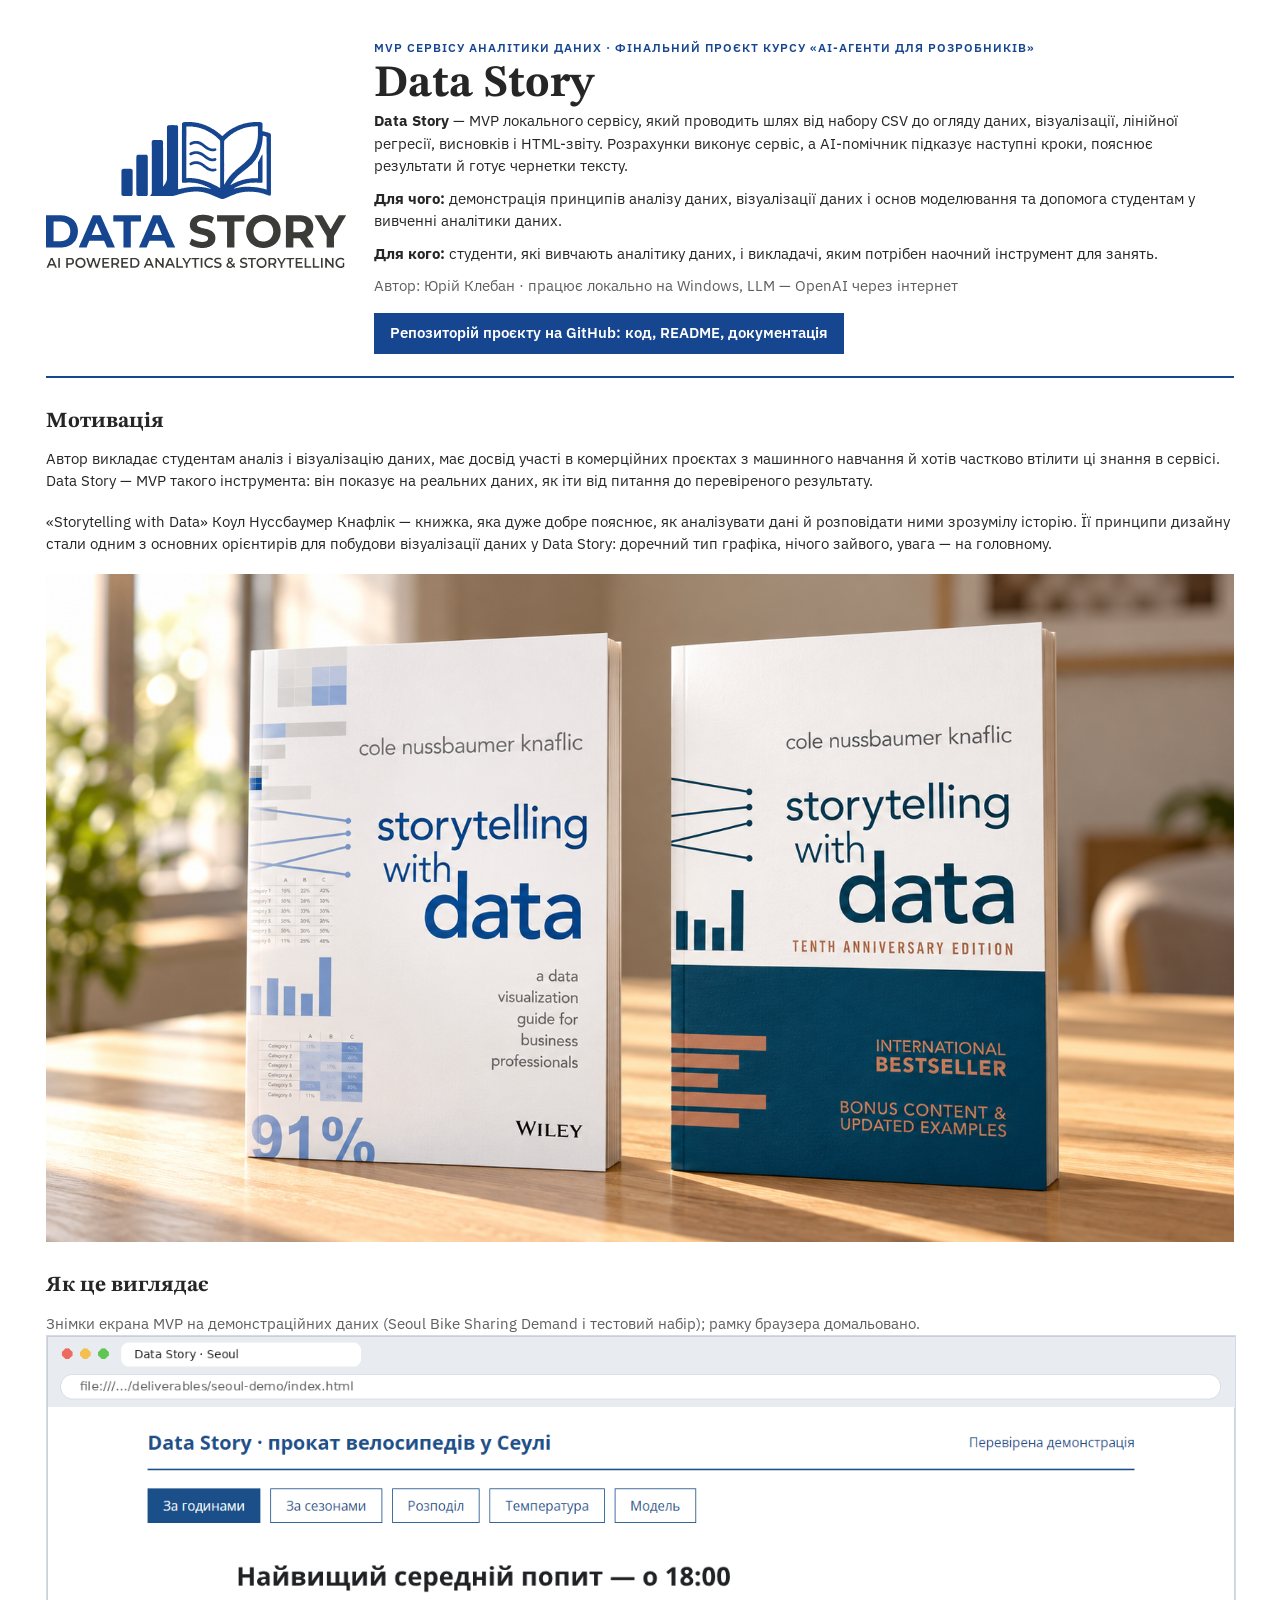
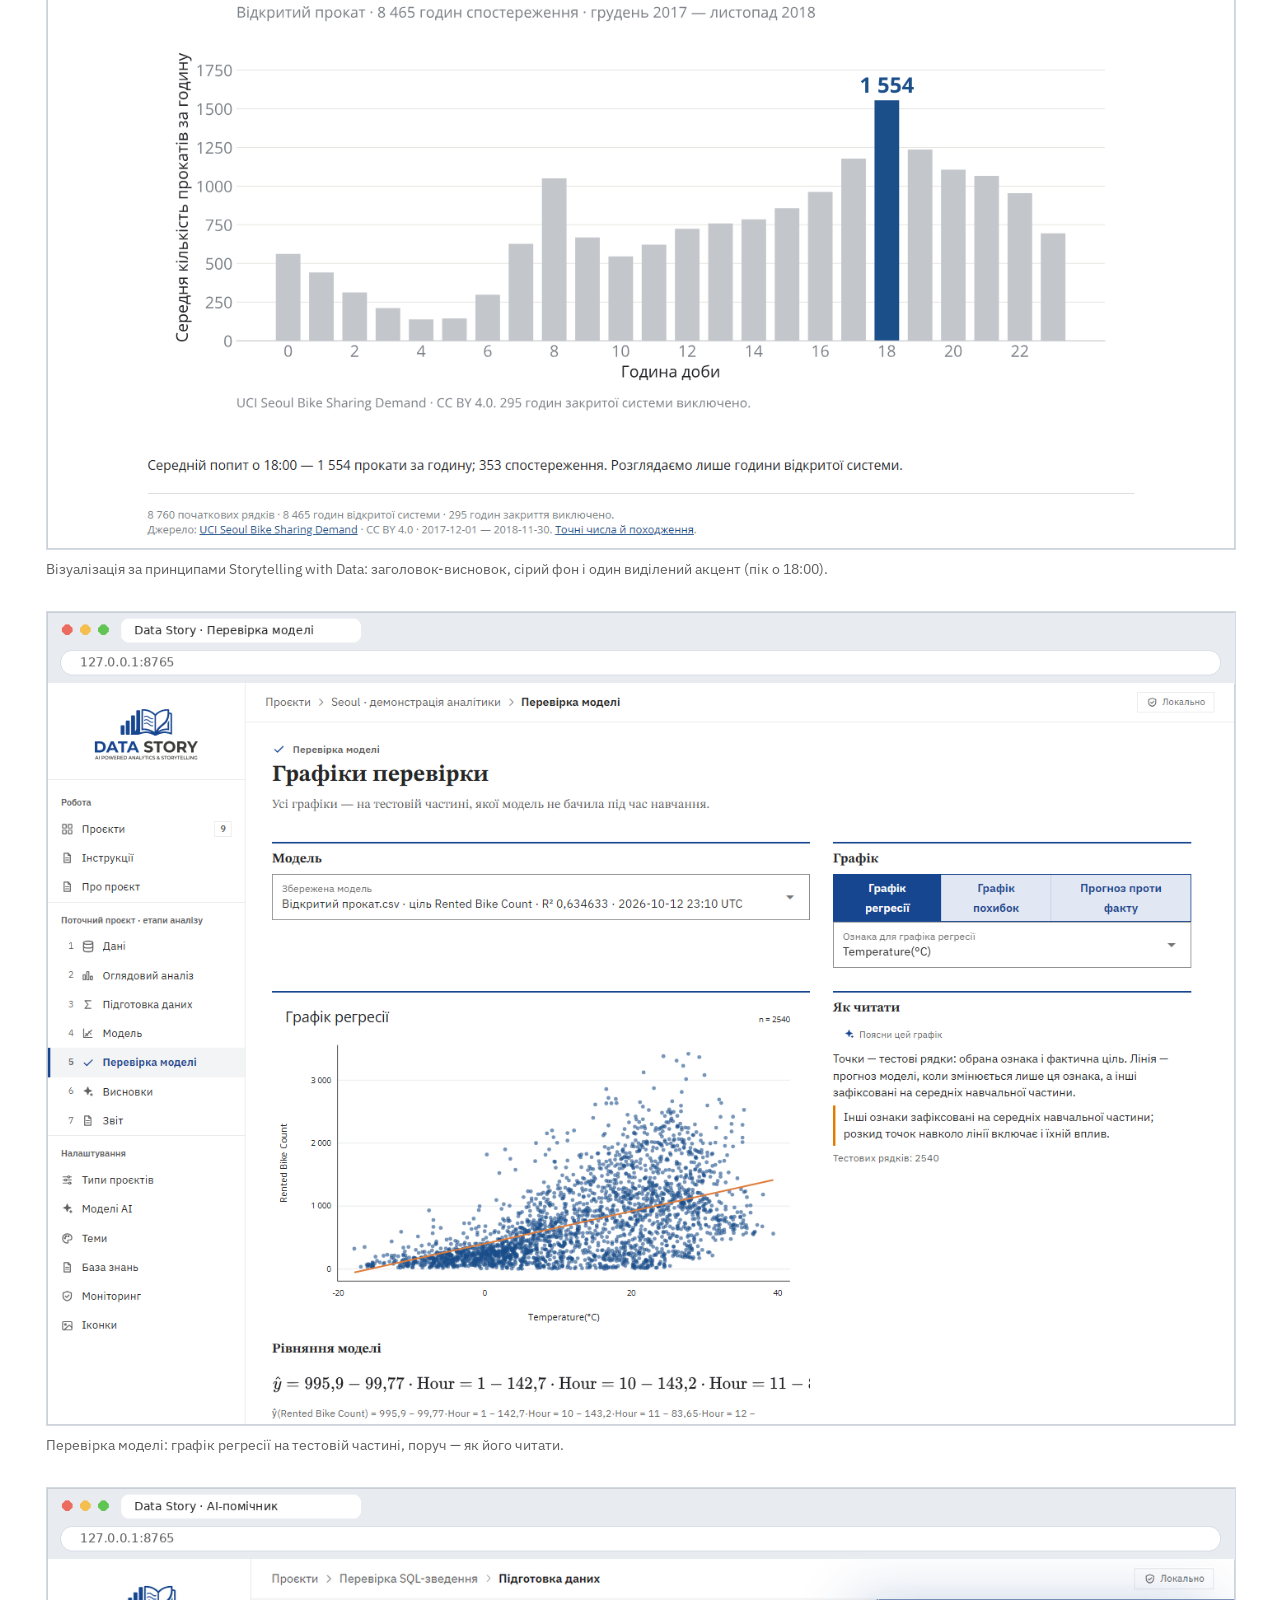
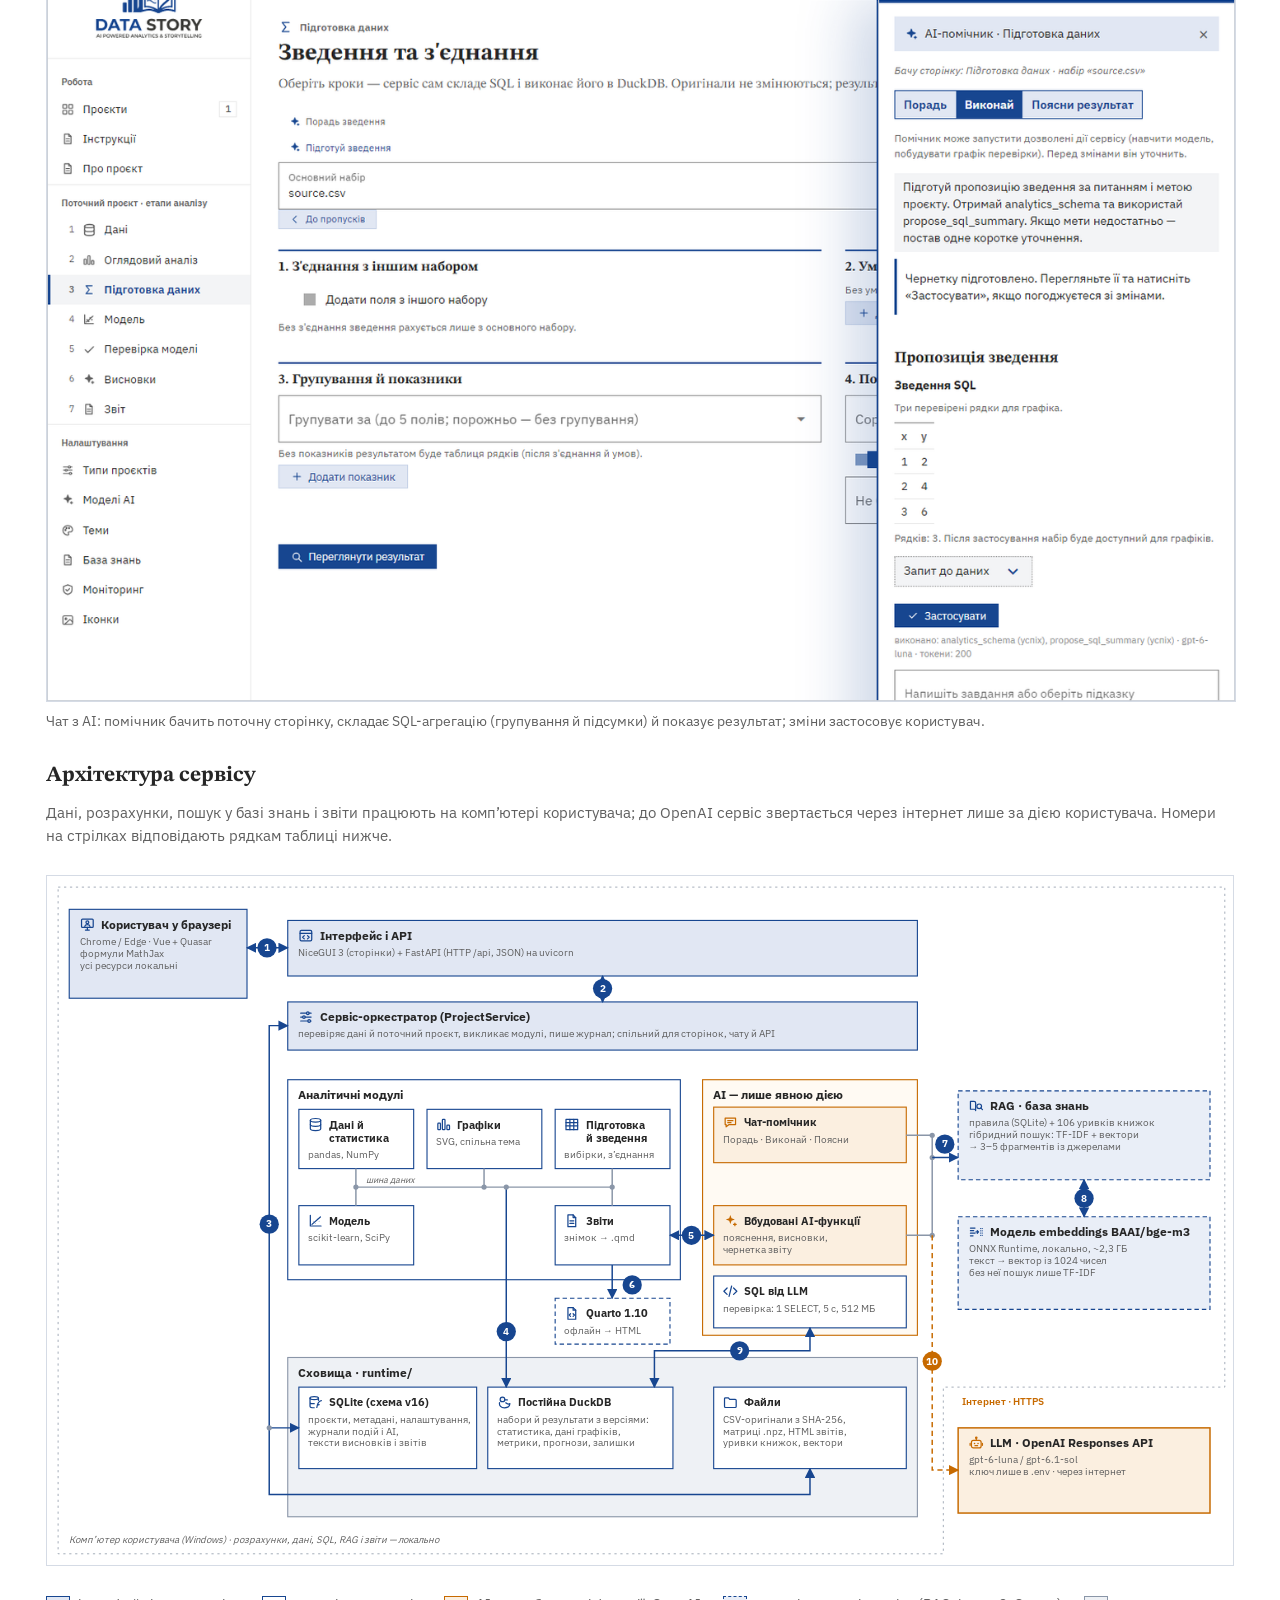
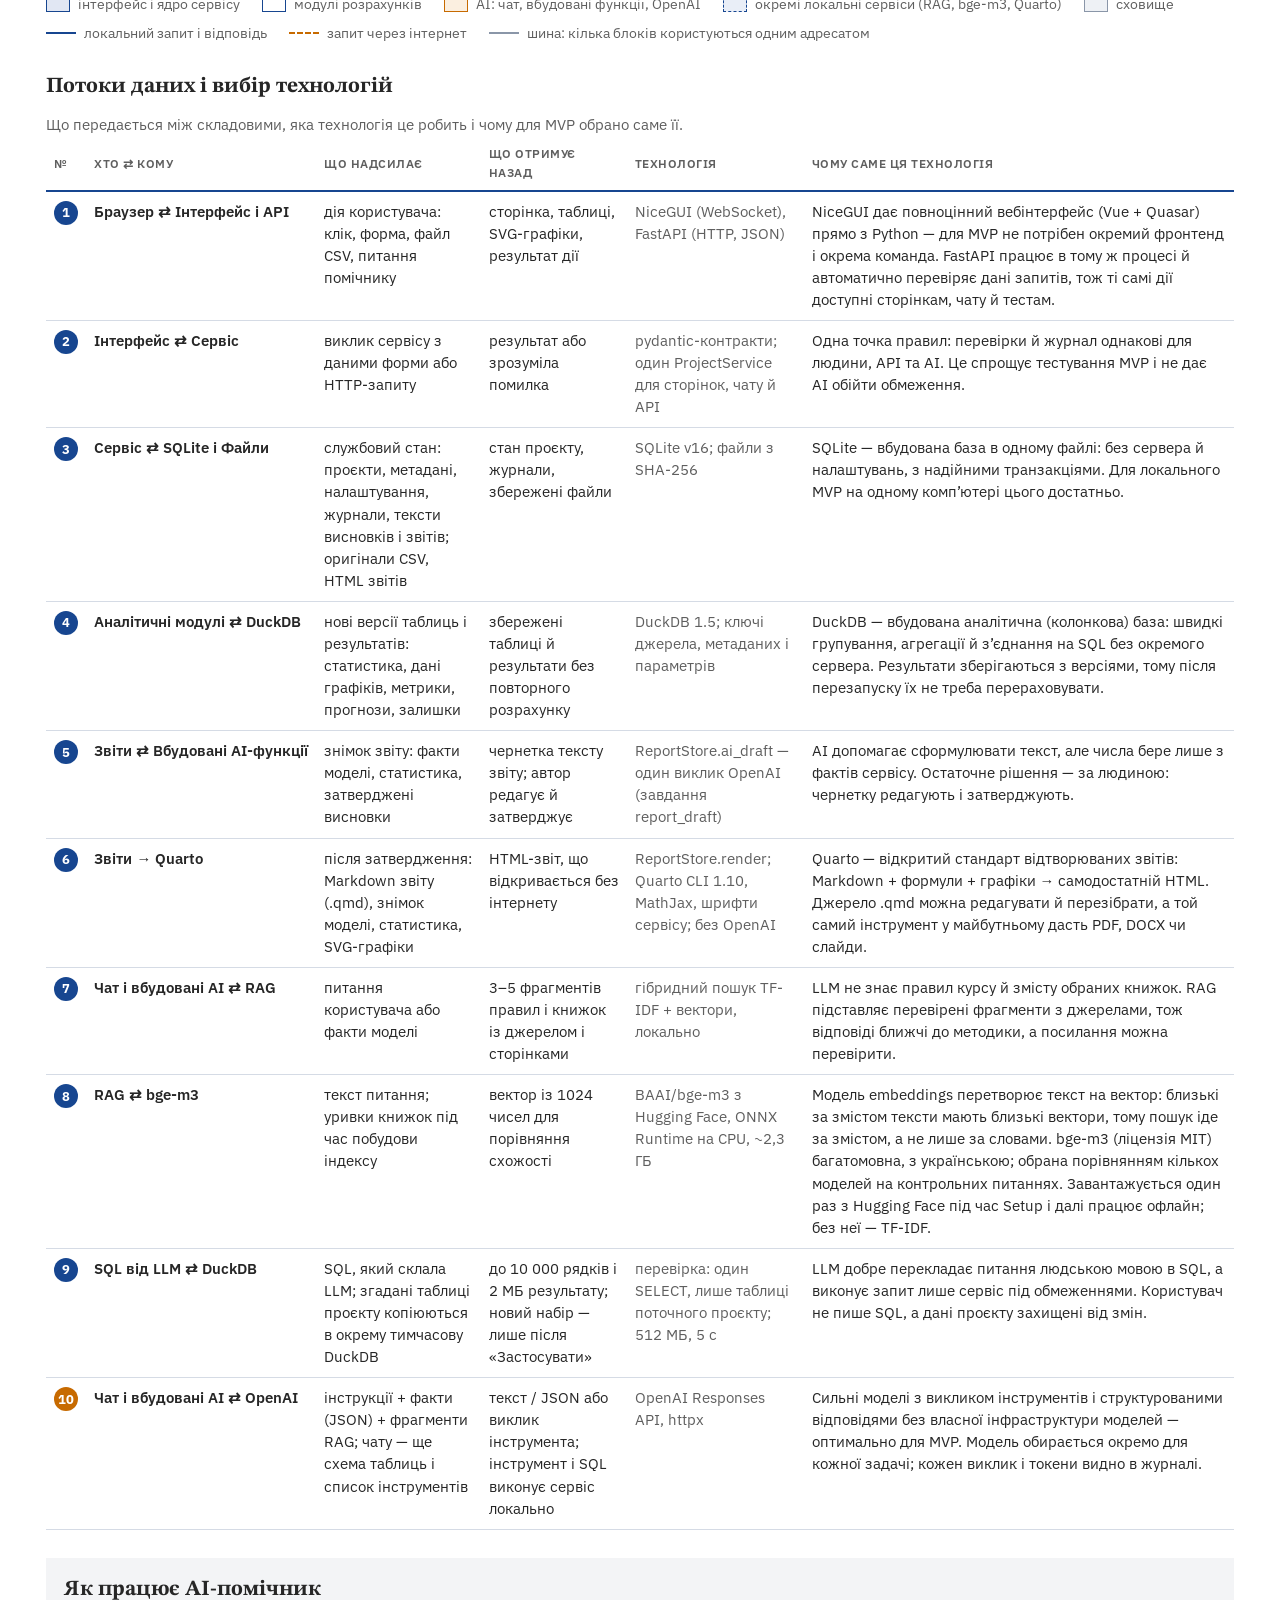
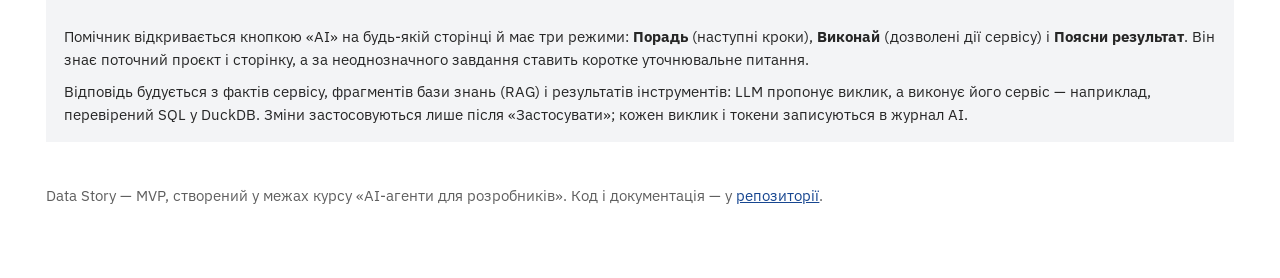
==== commit c982b788: "History 124: use 'агрегація' instead of 'зведення'; full-width About page Co-Authored-By: Claude Opu" ====
--- a/docs/index.html
+++ b/docs/index.html
@@ -24,9 +24,9 @@
 .kicker { font-size:.78rem; letter-spacing:.08em; text-transform:uppercase; color:var(--primary); font-weight:600; }
 h1 { font-family:var(--serif); font-size:clamp(1.7rem,3.2vw,2.4rem); line-height:1.15; margin:0; text-wrap:balance; }
 h2 { font-family:var(--serif); font-size:1.35rem; margin:0 0 10px; }
-.lead { color:var(--ink2); max-width:70ch; margin:0; }
-.motivation p { max-width:85ch; margin:0 0 18px; }
-.motivation img { display:block; width:100%; max-width:1040px; height:auto; }
+.lead { color:var(--ink2); margin:0; }
+.motivation p { margin:0 0 18px; }
+.motivation img { display:block; width:100%; height:auto; }
 .figure { overflow-x:auto; border:1px solid var(--rule); background:var(--paper); }
 .figure svg { display:block; width:100%; min-width:900px; height:auto; }
 .legend { display:flex; flex-wrap:wrap; gap:8px 22px; font-size:.86rem; color:var(--ink2); }
@@ -74,13 +74,13 @@
 .hero { display:grid; grid-template-columns:minmax(200px,300px) 1fr; gap:28px; align-items:center; border-bottom:2px solid var(--primary); padding-bottom:22px; }
 .hero img { width:100%; height:auto; }
 .hero h1 { font-size:clamp(2rem,4vw,2.8rem); }
-.hero p { margin:0 0 10px; max-width:75ch; }
+.hero p { margin:0 0 10px; }
 .hero ul { margin:0 0 12px; padding-left:20px; }
 .meta { font-size:.92rem; color:var(--ink2); }
 .btn { display:inline-block; margin-top:6px; padding:9px 16px; background:var(--primary); color:#fff; text-decoration:none; font-weight:600; }
 .btn:hover, .btn:focus-visible { background:#0f3470; }
 a { color:var(--primary); }
-.shots { display:grid; grid-template-columns:repeat(auto-fit,minmax(min(100%,520px),1fr)); gap:26px; }
+.shots { display:grid; grid-template-columns:1fr; gap:32px; }
 .shots figure { margin:0; display:flex; flex-direction:column; gap:8px; }
 .shots img { width:100%; height:auto; border:1px solid var(--rule); }
 .shots figcaption { font-size:.9rem; color:var(--ink2); }
@@ -112,7 +112,7 @@
   <div class="shots">
     <figure><img src="assets/screens/charts-seoul.png" width="1442" height="987" loading="lazy" alt="Демонстраційна галерея Seoul у вікні браузера: стовпчиковий графік середнього попиту за годинами з виділеним піком о 18:00"><figcaption>Візуалізація за принципами Storytelling with Data: заголовок-висновок, сірий фон і один виділений акцент (пік о 18:00).</figcaption></figure>
     <figure><img src="assets/screens/model-check.png" width="1442" height="987" loading="lazy" alt="Сторінка перевірки моделі у вікні браузера: графік регресії кількості прокатів від температури на тестових даних із поясненням"><figcaption>Перевірка моделі: графік регресії на тестовій частині, поруч — як його читати.</figcaption></figure>
-    <figure><img src="assets/screens/chat-sql.png" width="1442" height="987" loading="lazy" alt="AI-помічник у вікні браузера: у режимі «Виконай» готує пропозицію зведення з таблицею результату й кнопкою «Застосувати»"><figcaption>Чат з AI: помічник бачить поточну сторінку, складає SQL-зведення й показує результат; зміни застосовує користувач.</figcaption></figure>
+    <figure><img src="assets/screens/chat-sql.png" width="1442" height="987" loading="lazy" alt="AI-помічник у вікні браузера: у режимі «Виконай» готує пропозицію агрегації з таблицею результату й кнопкою «Застосувати»"><figcaption>Чат з AI: помічник бачить поточну сторінку, складає SQL-агрегацію (групування й підсумки) й показує результат; зміни застосовує користувач.</figcaption></figure>
   </div>
 </section>
 <section aria-labelledby="arch-title">
@@ -145,7 +145,7 @@
   <p class="lead">Що передається між складовими, яка технологія це робить і чому для MVP обрано саме її.</p>
   <div class="tablewrap"><table>
     <thead><tr><th>№</th><th>Хто ⇄ кому</th><th>Що надсилає</th><th>Що отримує назад</th><th>Технологія</th><th>Чому саме ця технологія</th></tr></thead>
-    <tbody><tr><td class="n"><span class="nb">1</span></td><td class="who">Браузер ⇄ Інтерфейс і API</td><td>дія користувача: клік, форма, файл CSV, питання помічнику</td><td>сторінка, таблиці, SVG-графіки, результат дії</td><td class="tech">NiceGUI (WebSocket), FastAPI (HTTP, JSON)</td><td class="why">NiceGUI дає повноцінний вебінтерфейс (Vue + Quasar) прямо з Python — для MVP не потрібен окремий фронтенд і окрема команда. FastAPI працює в тому ж процесі й автоматично перевіряє дані запитів, тож ті самі дії доступні сторінкам, чату й тестам.</td></tr><tr><td class="n"><span class="nb">2</span></td><td class="who">Інтерфейс ⇄ Сервіс</td><td>виклик сервісу з даними форми або HTTP-запиту</td><td>результат або зрозуміла помилка</td><td class="tech">pydantic-контракти; один ProjectService для сторінок, чату й API</td><td class="why">Одна точка правил: перевірки й журнал однакові для людини, API та AI. Це спрощує тестування MVP і не дає AI обійти обмеження.</td></tr><tr><td class="n"><span class="nb">3</span></td><td class="who">Сервіс ⇄ SQLite і Файли</td><td>службовий стан: проєкти, метадані, налаштування, журнали, тексти висновків і звітів; оригінали CSV, HTML звітів</td><td>стан проєкту, журнали, збережені файли</td><td class="tech">SQLite v16; файли з SHA-256</td><td class="why">SQLite — вбудована база в одному файлі: без сервера й налаштувань, з надійними транзакціями. Для локального MVP на одному комп’ютері цього достатньо.</td></tr><tr><td class="n"><span class="nb">4</span></td><td class="who">Аналітичні модулі ⇄ DuckDB</td><td>нові версії таблиць і результатів: статистика, дані графіків, метрики, прогнози, залишки</td><td>збережені таблиці й результати без повторного розрахунку</td><td class="tech">DuckDB 1.5; ключі джерела, метаданих і параметрів</td><td class="why">DuckDB — вбудована аналітична (колонкова) база: швидкі групування, зведення й з’єднання на SQL без окремого сервера. Результати зберігаються з версіями, тому після перезапуску їх не треба перераховувати.</td></tr><tr><td class="n"><span class="nb">5</span></td><td class="who">Звіти ⇄ Вбудовані AI-функції</td><td>знімок звіту: факти моделі, статистика, затверджені висновки</td><td>чернетка тексту звіту; автор редагує й затверджує</td><td class="tech">ReportStore.ai_draft — один виклик OpenAI (завдання report_draft)</td><td class="why">AI допомагає сформулювати текст, але числа бере лише з фактів сервісу. Остаточне рішення — за людиною: чернетку редагують і затверджують.</td></tr><tr><td class="n"><span class="nb">6</span></td><td class="who">Звіти → Quarto</td><td>після затвердження: Markdown звіту (.qmd), знімок моделі, статистика, SVG-графіки</td><td>HTML-звіт, що відкривається без інтернету</td><td class="tech">ReportStore.render; Quarto CLI 1.10, MathJax, шрифти сервісу; без OpenAI</td><td class="why">Quarto — відкритий стандарт відтворюваних звітів: Markdown + формули + графіки → самодостатній HTML. Джерело .qmd можна редагувати й перезібрати, а той самий інструмент у майбутньому дасть PDF, DOCX чи слайди.</td></tr><tr><td class="n"><span class="nb">7</span></td><td class="who">Чат і вбудовані AI ⇄ RAG</td><td>питання користувача або факти моделі</td><td>3–5 фрагментів правил і книжок із джерелом і сторінками</td><td class="tech">гібридний пошук TF-IDF + вектори, локально</td><td class="why">LLM не знає правил курсу й змісту обраних книжок. RAG підставляє перевірені фрагменти з джерелами, тож відповіді ближчі до методики, а посилання можна перевірити.</td></tr><tr><td class="n"><span class="nb">8</span></td><td class="who">RAG ⇄ bge-m3</td><td>текст питання; уривки книжок під час побудови індексу</td><td>вектор із 1024 чисел для порівняння схожості</td><td class="tech">BAAI/bge-m3 з Hugging Face, ONNX Runtime на CPU, ~2,3 ГБ</td><td class="why">Модель embeddings перетворює текст на вектор: близькі за змістом тексти мають близькі вектори, тому пошук іде за змістом, а не лише за словами. bge-m3 (ліцензія MIT) багатомовна, з українською; обрана порівнянням кількох моделей на контрольних питаннях. Завантажується один раз з Hugging Face під час Setup і далі працює офлайн; без неї — TF-IDF.</td></tr><tr><td class="n"><span class="nb">9</span></td><td class="who">SQL від LLM ⇄ DuckDB</td><td>SQL, який склала LLM; згадані таблиці проєкту копіюються в окрему тимчасову DuckDB</td><td>до 10 000 рядків і 2 МБ результату; новий набір — лише після «Застосувати»</td><td class="tech">перевірка: один SELECT, лише таблиці поточного проєкту; 512 МБ, 5 с</td><td class="why">LLM добре перекладає питання людською мовою в SQL, а виконує запит лише сервіс під обмеженнями. Користувач не пише SQL, а дані проєкту захищені від змін.</td></tr><tr><td class="n"><span class="nb o">10</span></td><td class="who">Чат і вбудовані AI ⇄ OpenAI</td><td>інструкції + факти (JSON) + фрагменти RAG; чату — ще схема таблиць і список інструментів</td><td>текст / JSON або виклик інструмента; інструмент і SQL виконує сервіс локально</td><td class="tech">OpenAI Responses API, httpx</td><td class="why">Сильні моделі з викликом інструментів і структурованими відповідями без власної інфраструктури моделей — оптимально для MVP. Модель обирається окремо для кожної задачі; кожен виклик і токени видно в журналі.</td></tr></tbody>
+    <tbody><tr><td class="n"><span class="nb">1</span></td><td class="who">Браузер ⇄ Інтерфейс і API</td><td>дія користувача: клік, форма, файл CSV, питання помічнику</td><td>сторінка, таблиці, SVG-графіки, результат дії</td><td class="tech">NiceGUI (WebSocket), FastAPI (HTTP, JSON)</td><td class="why">NiceGUI дає повноцінний вебінтерфейс (Vue + Quasar) прямо з Python — для MVP не потрібен окремий фронтенд і окрема команда. FastAPI працює в тому ж процесі й автоматично перевіряє дані запитів, тож ті самі дії доступні сторінкам, чату й тестам.</td></tr><tr><td class="n"><span class="nb">2</span></td><td class="who">Інтерфейс ⇄ Сервіс</td><td>виклик сервісу з даними форми або HTTP-запиту</td><td>результат або зрозуміла помилка</td><td class="tech">pydantic-контракти; один ProjectService для сторінок, чату й API</td><td class="why">Одна точка правил: перевірки й журнал однакові для людини, API та AI. Це спрощує тестування MVP і не дає AI обійти обмеження.</td></tr><tr><td class="n"><span class="nb">3</span></td><td class="who">Сервіс ⇄ SQLite і Файли</td><td>службовий стан: проєкти, метадані, налаштування, журнали, тексти висновків і звітів; оригінали CSV, HTML звітів</td><td>стан проєкту, журнали, збережені файли</td><td class="tech">SQLite v16; файли з SHA-256</td><td class="why">SQLite — вбудована база в одному файлі: без сервера й налаштувань, з надійними транзакціями. Для локального MVP на одному комп’ютері цього достатньо.</td></tr><tr><td class="n"><span class="nb">4</span></td><td class="who">Аналітичні модулі ⇄ DuckDB</td><td>нові версії таблиць і результатів: статистика, дані графіків, метрики, прогнози, залишки</td><td>збережені таблиці й результати без повторного розрахунку</td><td class="tech">DuckDB 1.5; ключі джерела, метаданих і параметрів</td><td class="why">DuckDB — вбудована аналітична (колонкова) база: швидкі групування, агрегації й з’єднання на SQL без окремого сервера. Результати зберігаються з версіями, тому після перезапуску їх не треба перераховувати.</td></tr><tr><td class="n"><span class="nb">5</span></td><td class="who">Звіти ⇄ Вбудовані AI-функції</td><td>знімок звіту: факти моделі, статистика, затверджені висновки</td><td>чернетка тексту звіту; автор редагує й затверджує</td><td class="tech">ReportStore.ai_draft — один виклик OpenAI (завдання report_draft)</td><td class="why">AI допомагає сформулювати текст, але числа бере лише з фактів сервісу. Остаточне рішення — за людиною: чернетку редагують і затверджують.</td></tr><tr><td class="n"><span class="nb">6</span></td><td class="who">Звіти → Quarto</td><td>після затвердження: Markdown звіту (.qmd), знімок моделі, статистика, SVG-графіки</td><td>HTML-звіт, що відкривається без інтернету</td><td class="tech">ReportStore.render; Quarto CLI 1.10, MathJax, шрифти сервісу; без OpenAI</td><td class="why">Quarto — відкритий стандарт відтворюваних звітів: Markdown + формули + графіки → самодостатній HTML. Джерело .qmd можна редагувати й перезібрати, а той самий інструмент у майбутньому дасть PDF, DOCX чи слайди.</td></tr><tr><td class="n"><span class="nb">7</span></td><td class="who">Чат і вбудовані AI ⇄ RAG</td><td>питання користувача або факти моделі</td><td>3–5 фрагментів правил і книжок із джерелом і сторінками</td><td class="tech">гібридний пошук TF-IDF + вектори, локально</td><td class="why">LLM не знає правил курсу й змісту обраних книжок. RAG підставляє перевірені фрагменти з джерелами, тож відповіді ближчі до методики, а посилання можна перевірити.</td></tr><tr><td class="n"><span class="nb">8</span></td><td class="who">RAG ⇄ bge-m3</td><td>текст питання; уривки книжок під час побудови індексу</td><td>вектор із 1024 чисел для порівняння схожості</td><td class="tech">BAAI/bge-m3 з Hugging Face, ONNX Runtime на CPU, ~2,3 ГБ</td><td class="why">Модель embeddings перетворює текст на вектор: близькі за змістом тексти мають близькі вектори, тому пошук іде за змістом, а не лише за словами. bge-m3 (ліцензія MIT) багатомовна, з українською; обрана порівнянням кількох моделей на контрольних питаннях. Завантажується один раз з Hugging Face під час Setup і далі працює офлайн; без неї — TF-IDF.</td></tr><tr><td class="n"><span class="nb">9</span></td><td class="who">SQL від LLM ⇄ DuckDB</td><td>SQL, який склала LLM; згадані таблиці проєкту копіюються в окрему тимчасову DuckDB</td><td>до 10 000 рядків і 2 МБ результату; новий набір — лише після «Застосувати»</td><td class="tech">перевірка: один SELECT, лише таблиці поточного проєкту; 512 МБ, 5 с</td><td class="why">LLM добре перекладає питання людською мовою в SQL, а виконує запит лише сервіс під обмеженнями. Користувач не пише SQL, а дані проєкту захищені від змін.</td></tr><tr><td class="n"><span class="nb o">10</span></td><td class="who">Чат і вбудовані AI ⇄ OpenAI</td><td>інструкції + факти (JSON) + фрагменти RAG; чату — ще схема таблиць і список інструментів</td><td>текст / JSON або виклик інструмента; інструмент і SQL виконує сервіс локально</td><td class="tech">OpenAI Responses API, httpx</td><td class="why">Сильні моделі з викликом інструментів і структурованими відповідями без власної інфраструктури моделей — оптимально для MVP. Модель обирається окремо для кожної задачі; кожен виклик і токени видно в журналі.</td></tr></tbody>
   </table></div>
 </section>
 <section class="facts" aria-labelledby="assistant-title">
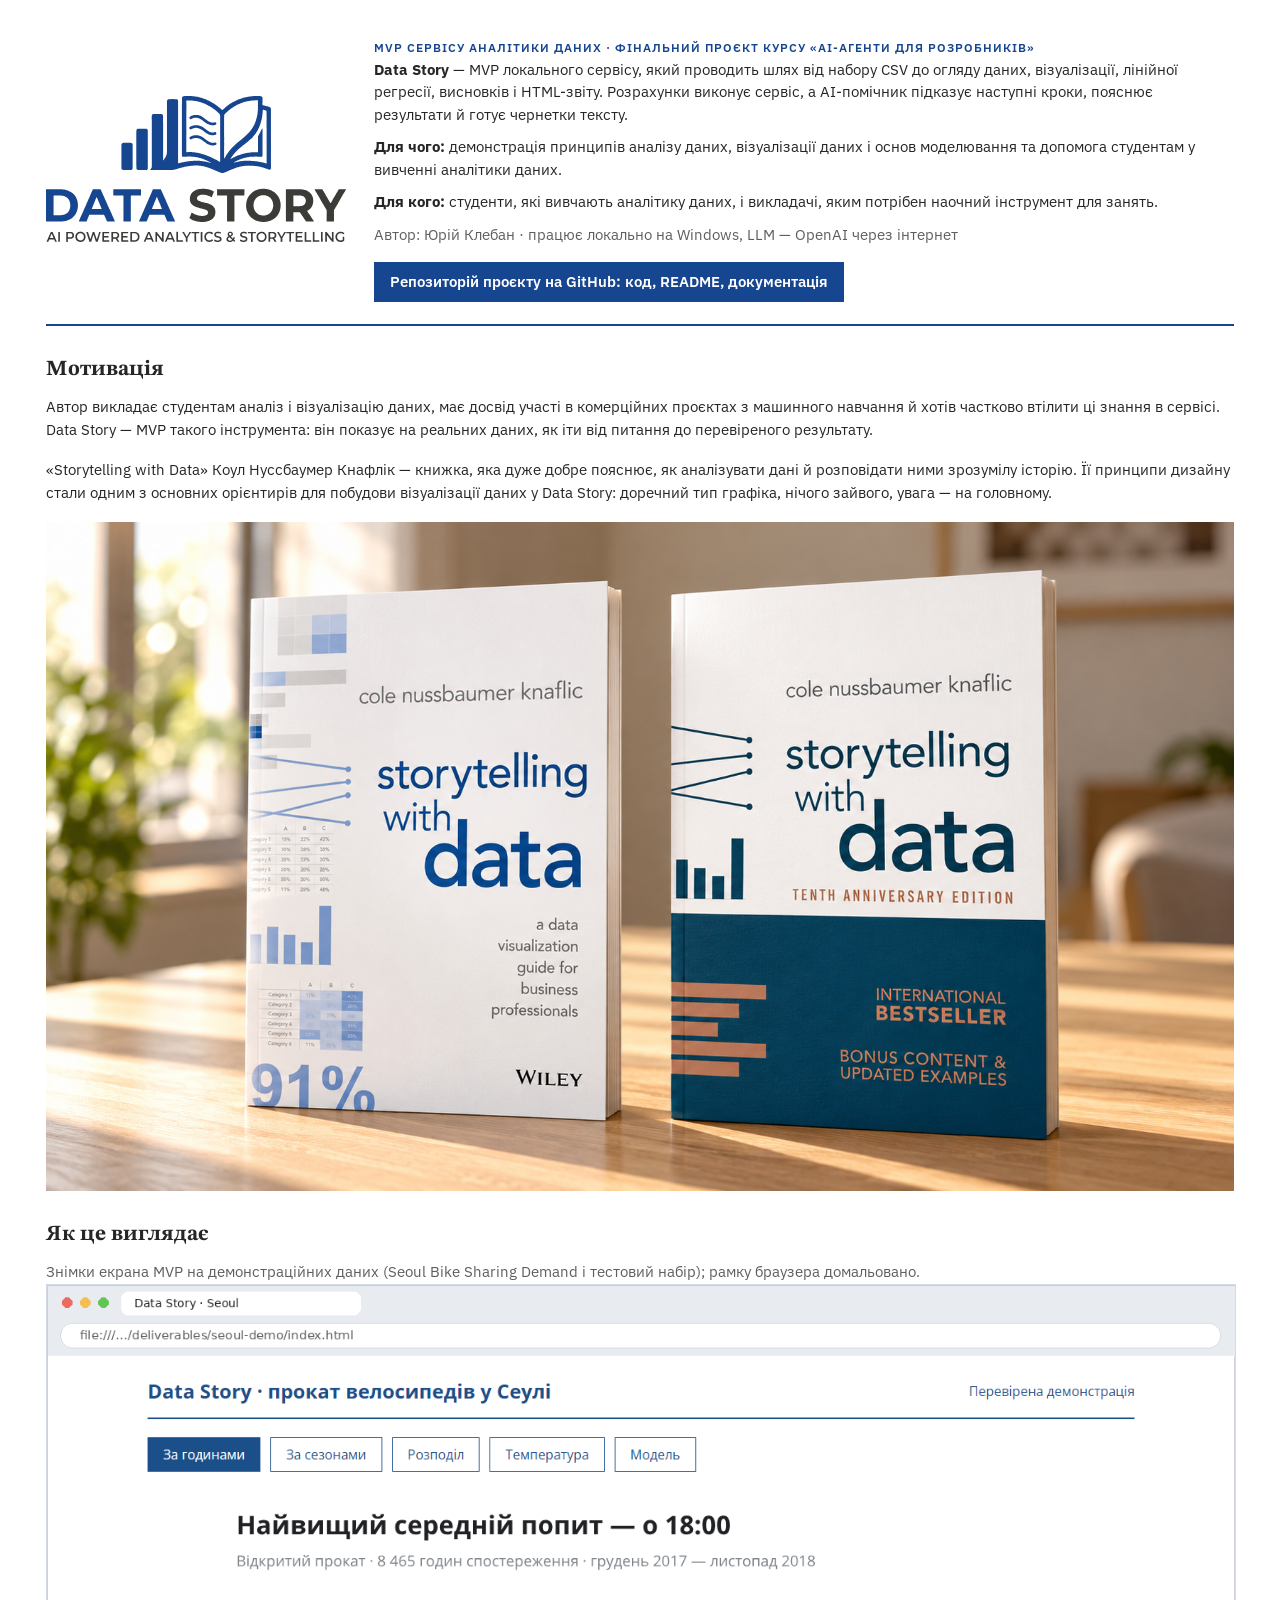
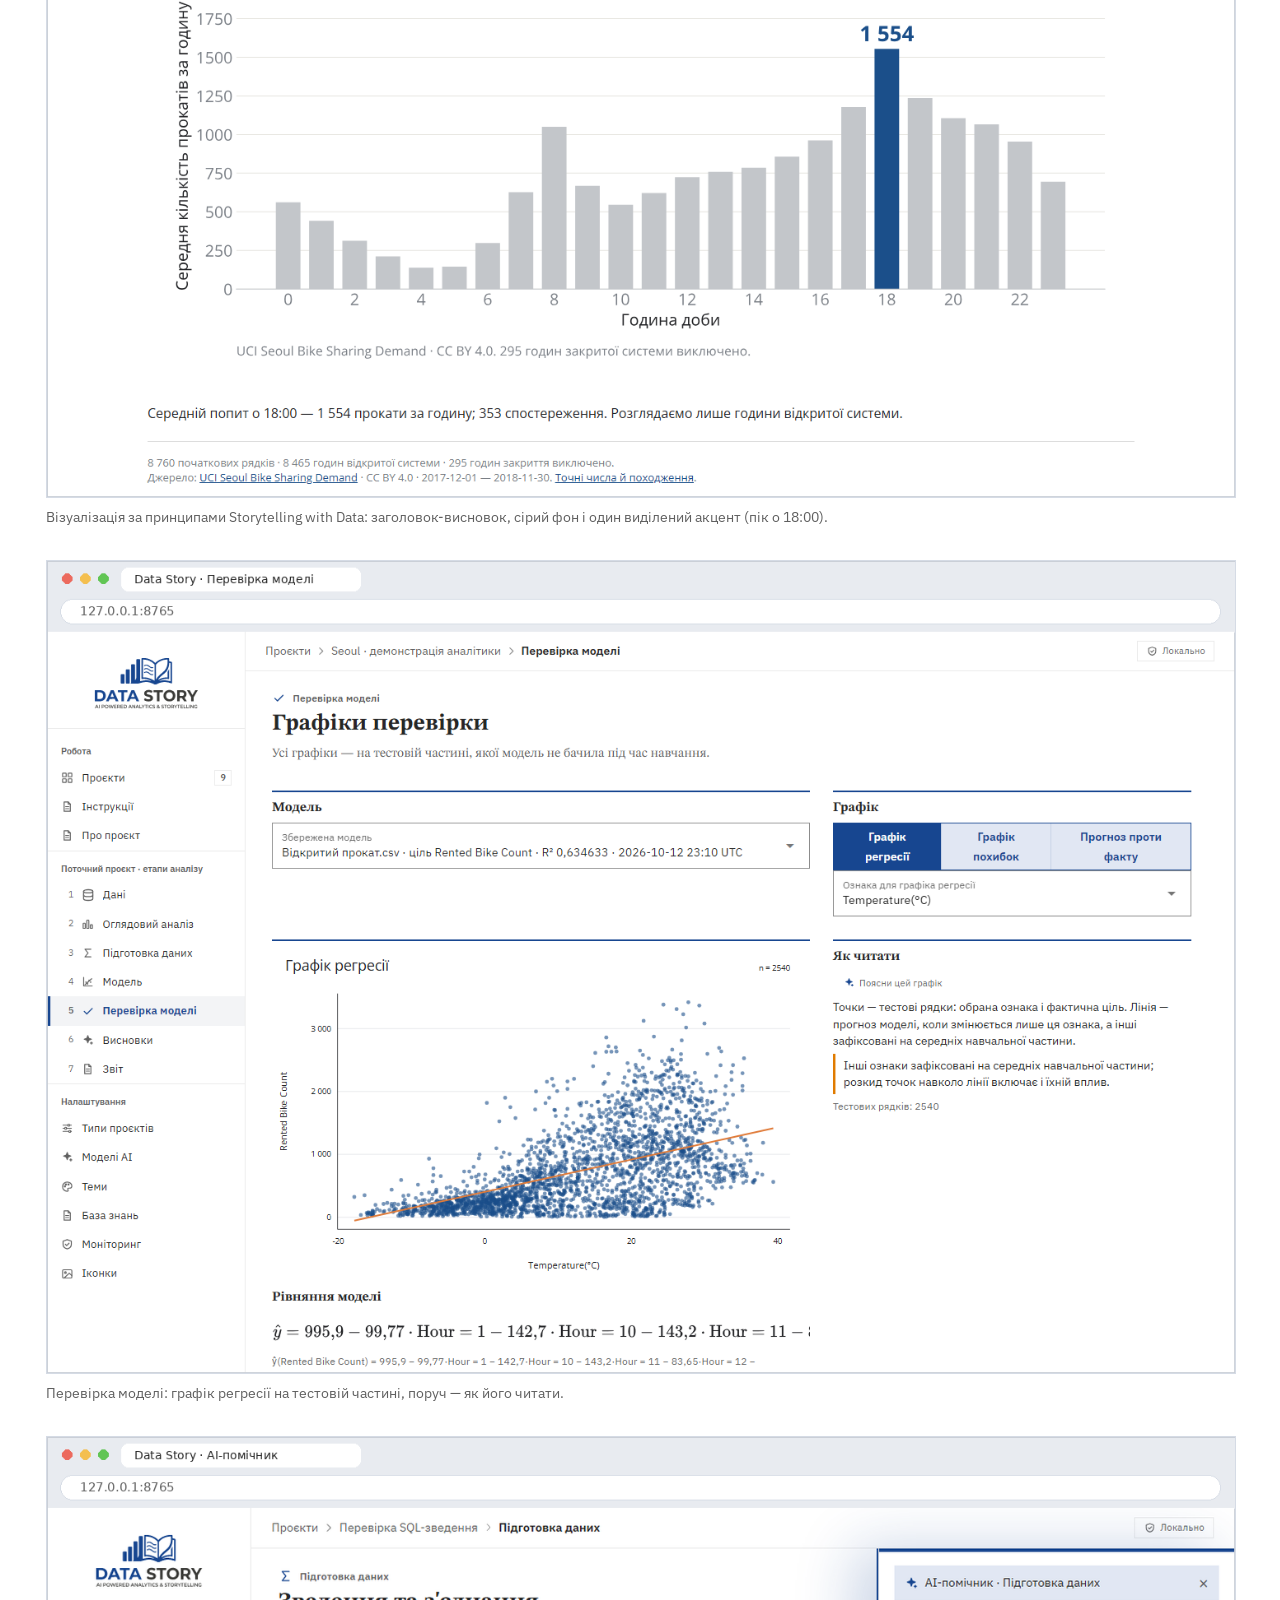
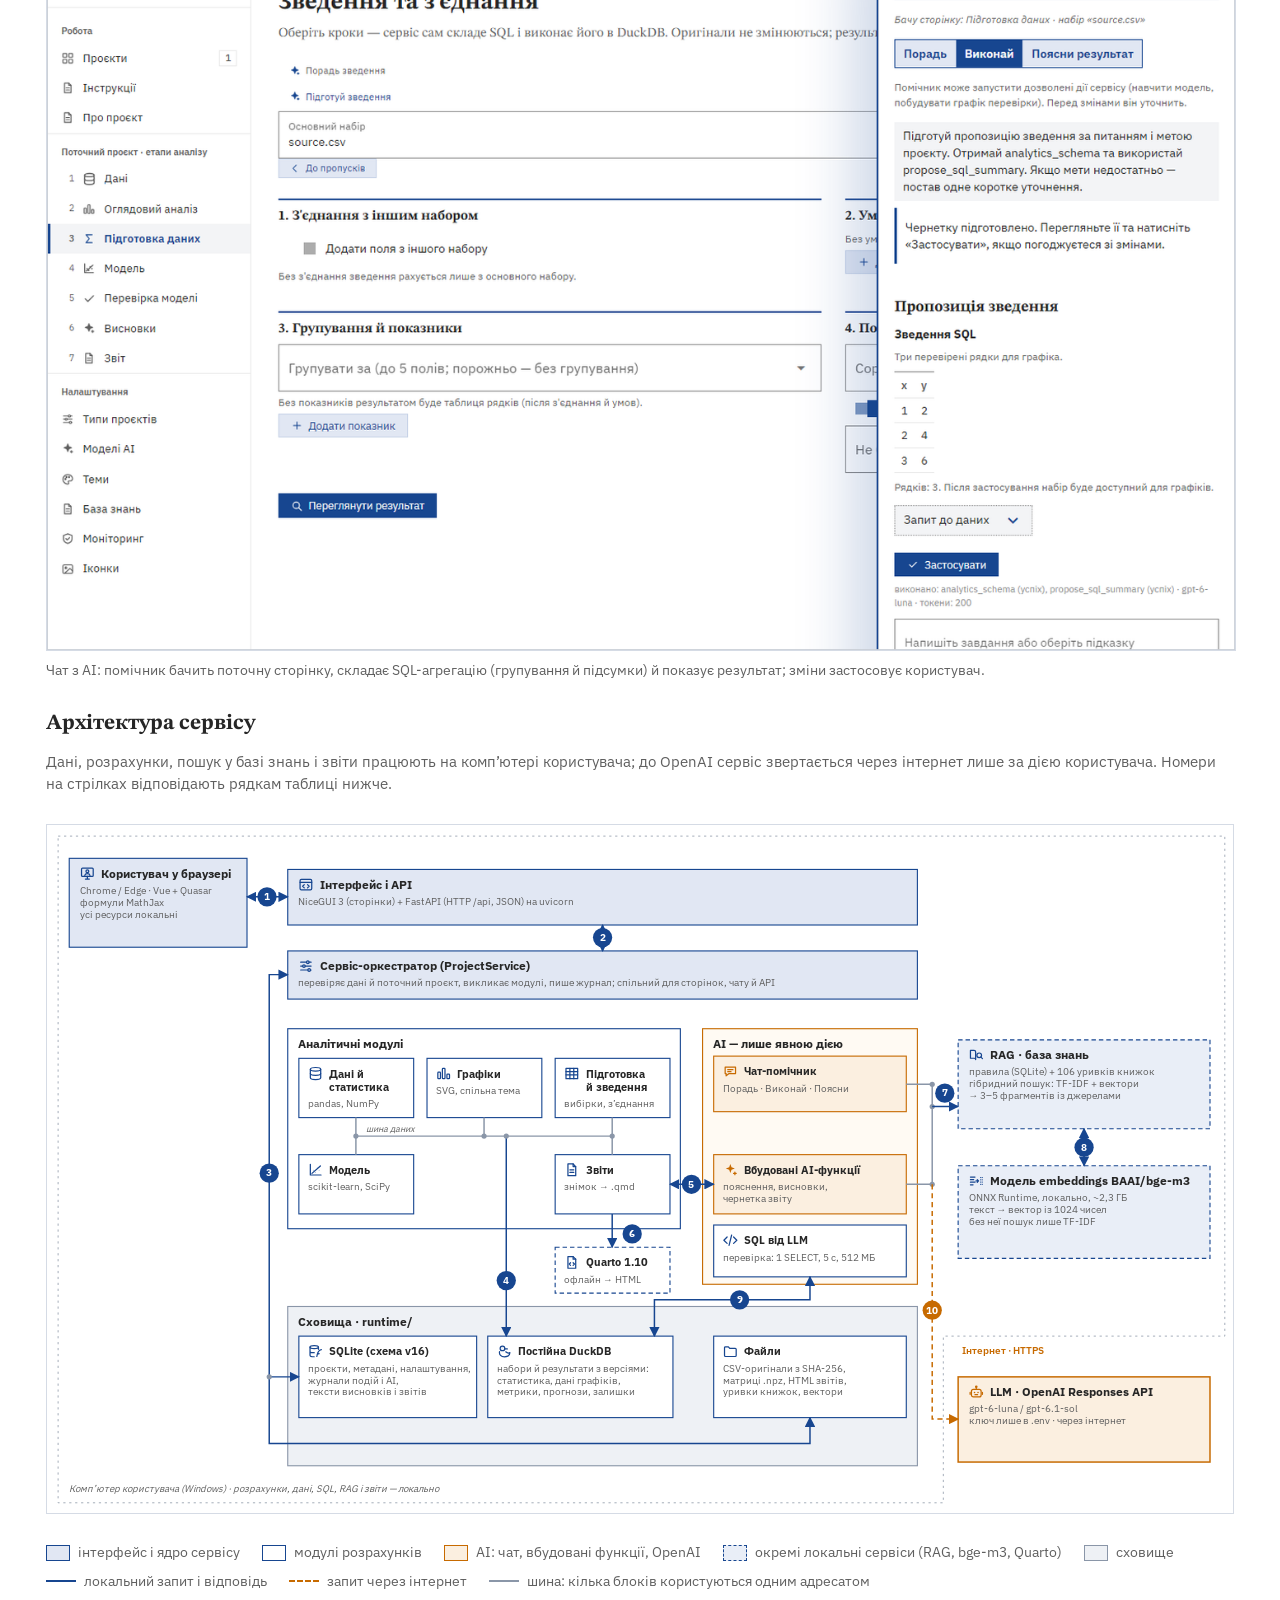
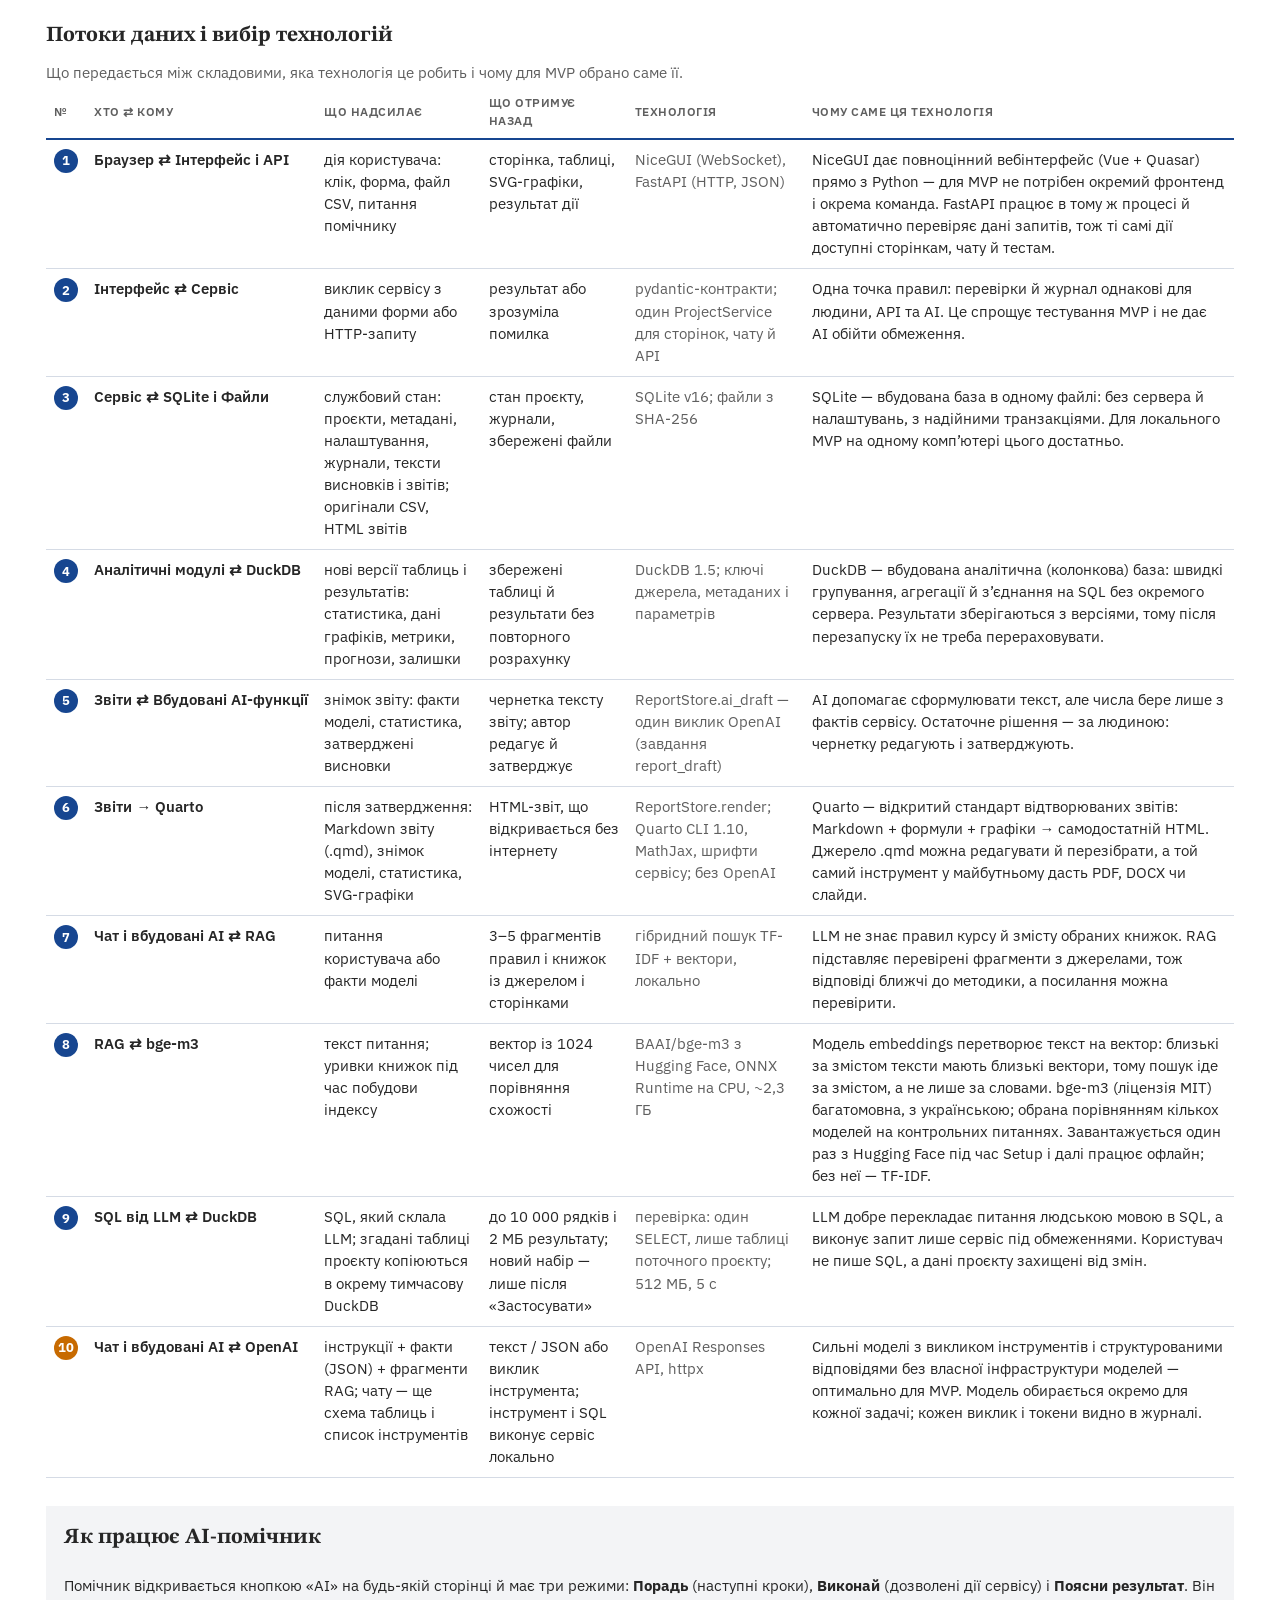
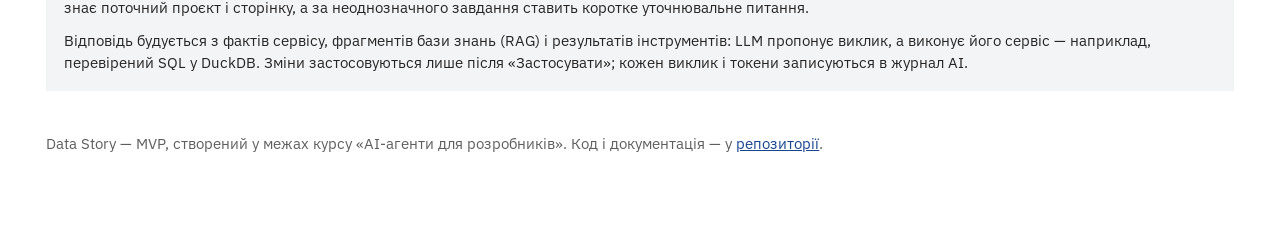
==== commit d033ac2b: "About page: drop the large title, the logo names the project Co-Authored-By: Claude Opus 5.5 <norepl" ====
--- a/docs/index.html
+++ b/docs/index.html
@@ -73,7 +73,7 @@
 @media (max-width:820px) { .cols2 { grid-template-columns:1fr; } }
 .hero { display:grid; grid-template-columns:minmax(200px,300px) 1fr; gap:28px; align-items:center; border-bottom:2px solid var(--primary); padding-bottom:22px; }
 .hero img { width:100%; height:auto; }
-.hero h1 { font-size:clamp(2rem,4vw,2.8rem); }
+.sr-only { position:absolute; width:1px; height:1px; overflow:hidden; clip:rect(0 0 0 0); white-space:nowrap; }
 .hero p { margin:0 0 10px; }
 .hero ul { margin:0 0 12px; padding-left:20px; }
 .meta { font-size:.92rem; color:var(--ink2); }
@@ -92,7 +92,7 @@
   <img src="assets/logo-panel.svg" width="300" height="146" alt="Логотип Data Story">
   <div>
     <span class="kicker">MVP сервісу аналітики даних · фінальний проєкт курсу «AI-агенти для розробників»</span>
-    <h1 id="about-title">Data Story</h1>
+    <h1 id="about-title" class="sr-only">Data Story</h1>
     <p><b>Data Story</b> — MVP локального сервісу, який проводить шлях від набору CSV до огляду даних, візуалізації, лінійної регресії, висновків і HTML-звіту. Розрахунки виконує сервіс, а AI-помічник підказує наступні кроки, пояснює результати й готує чернетки тексту.</p>
     <p><b>Для чого:</b> демонстрація принципів аналізу даних, візуалізації даних і основ моделювання та допомога студентам у вивченні аналітики даних.</p>
     <p><b>Для кого:</b> студенти, які вивчають аналітику даних, і викладачі, яким потрібен наочний інструмент для занять.</p>
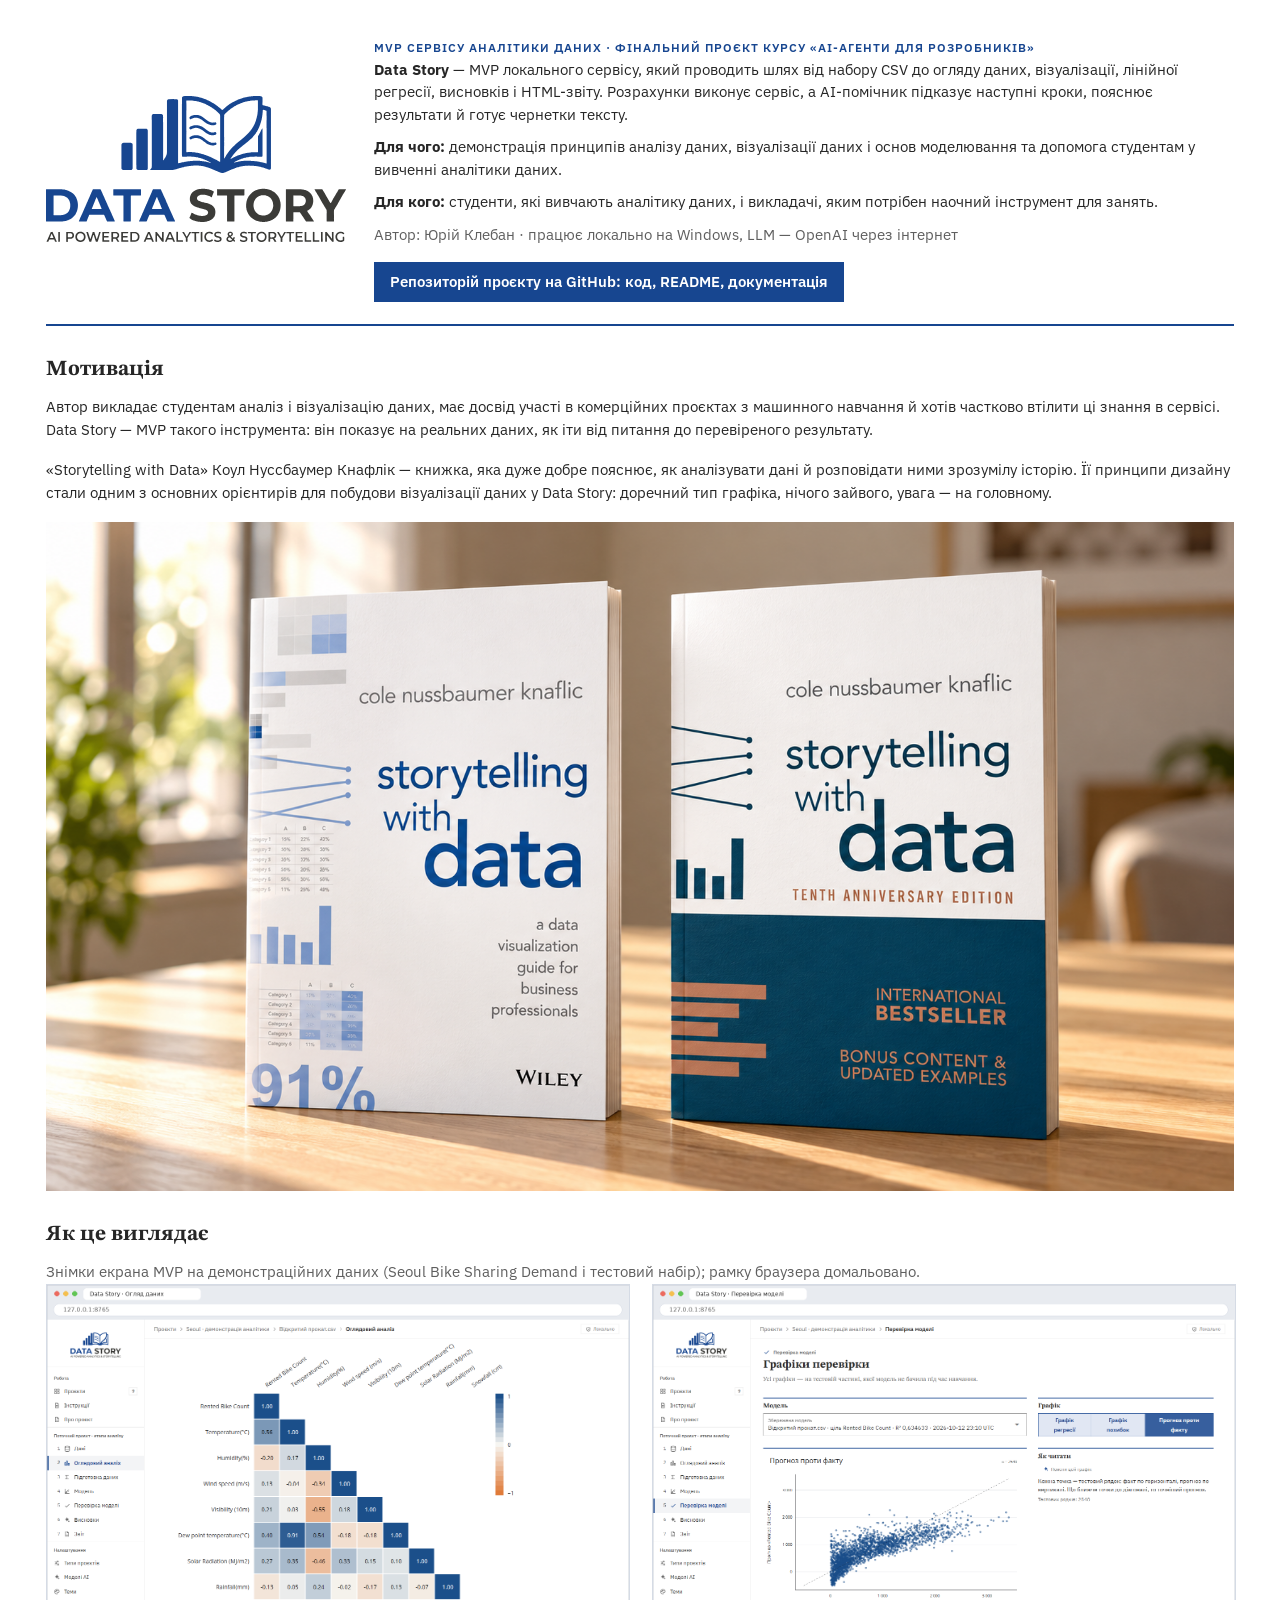
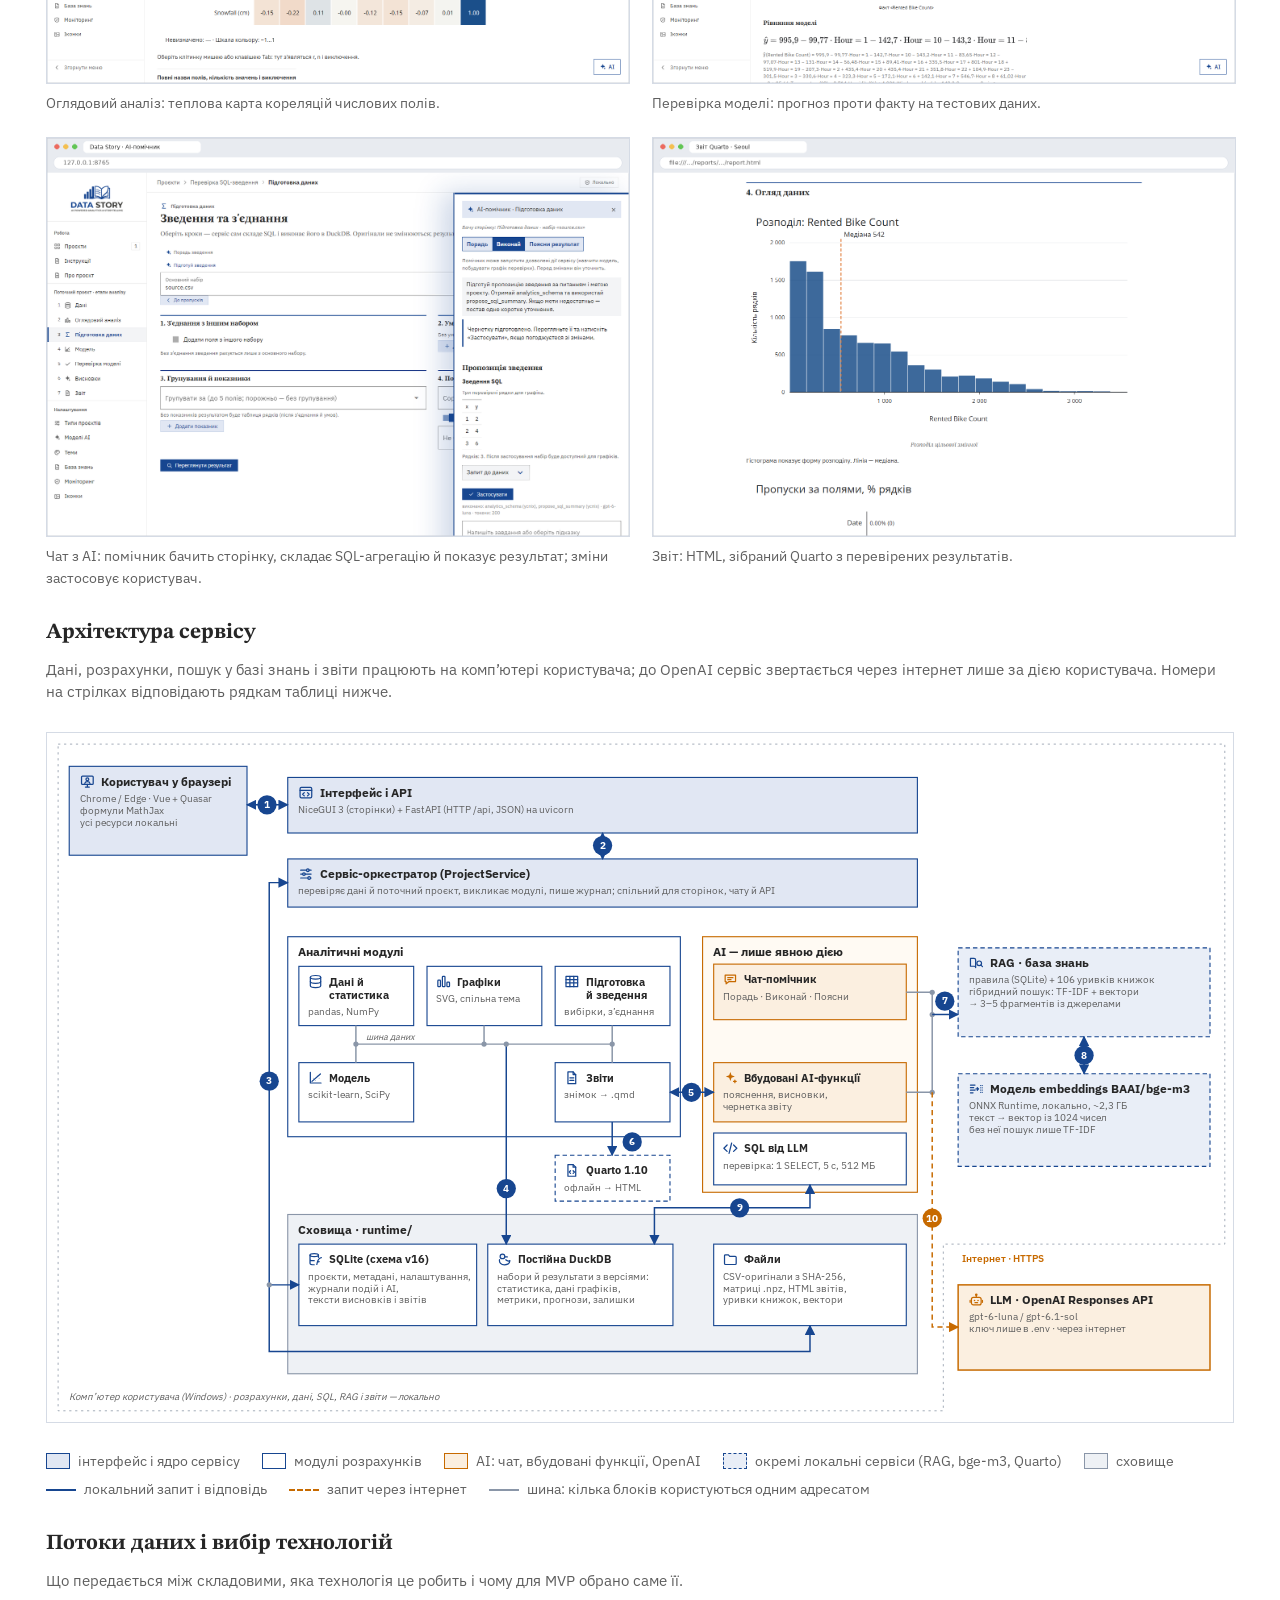
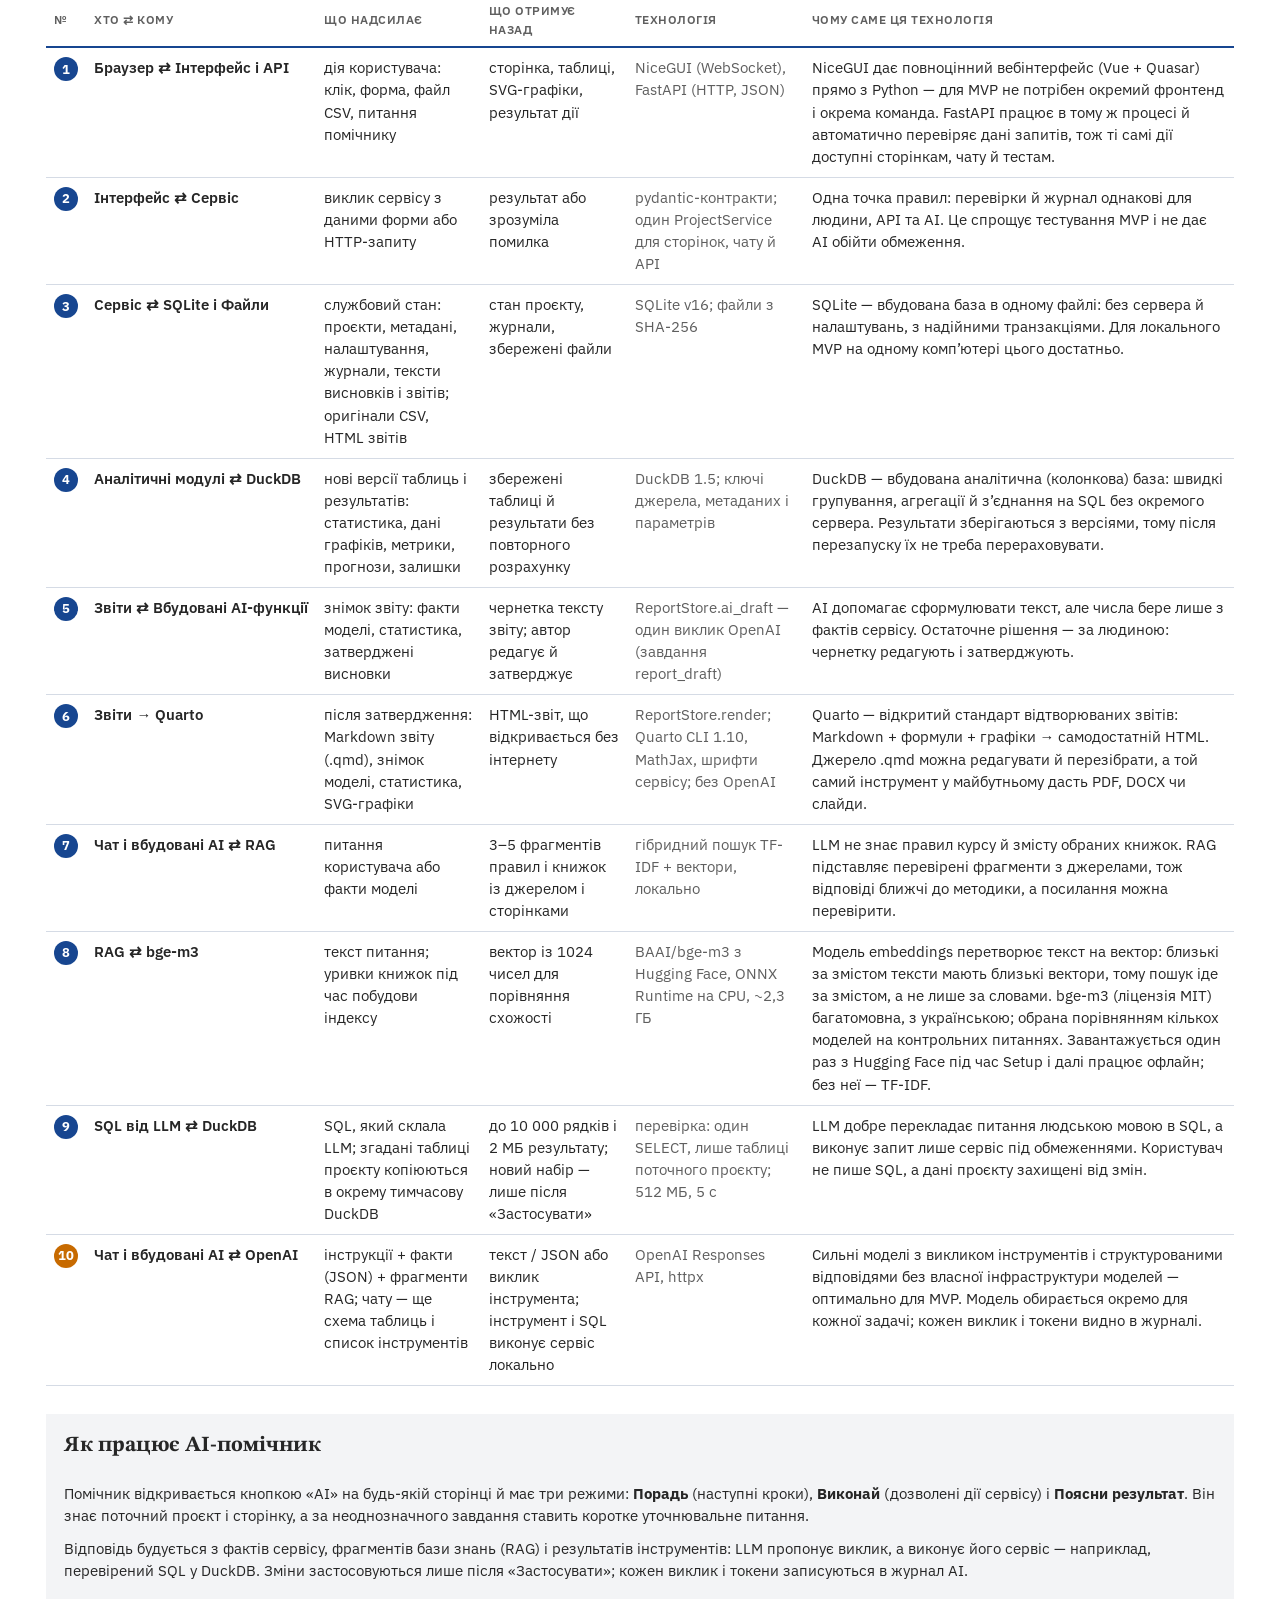
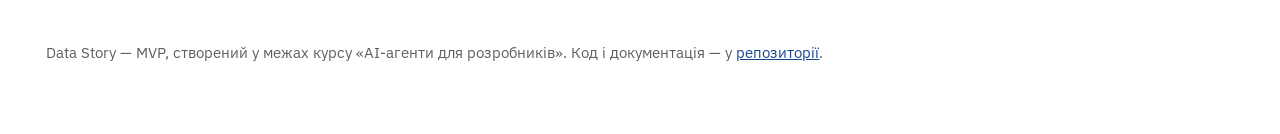
==== commit a7be0e98: "History 125: four framed screenshots in a 2x2 grid; record chat answer display bug Co-Authored-By: C" ====
--- a/docs/index.html
+++ b/docs/index.html
@@ -80,11 +80,12 @@
 .btn { display:inline-block; margin-top:6px; padding:9px 16px; background:var(--primary); color:#fff; text-decoration:none; font-weight:600; }
 .btn:hover, .btn:focus-visible { background:#0f3470; }
 a { color:var(--primary); }
-.shots { display:grid; grid-template-columns:1fr; gap:32px; }
+.shots { display:grid; grid-template-columns:repeat(2,minmax(0,1fr)); gap:24px; }
 .shots figure { margin:0; display:flex; flex-direction:column; gap:8px; }
 .shots img { width:100%; height:auto; border:1px solid var(--rule); }
 .shots figcaption { font-size:.9rem; color:var(--ink2); }
 td.why { min-width:280px; }
+@media (max-width:820px) { .shots { grid-template-columns:1fr; } }
 @media (max-width:720px) { .hero { grid-template-columns:1fr; } .hero img { max-width:240px; } }
 </style>
 <main>
@@ -110,9 +111,10 @@
   <h2 id="shots-title">Як це виглядає</h2>
   <p class="lead">Знімки екрана MVP на демонстраційних даних (Seoul Bike Sharing Demand і тестовий набір); рамку браузера домальовано.</p>
   <div class="shots">
-    <figure><img src="assets/screens/charts-seoul.png" width="1442" height="987" loading="lazy" alt="Демонстраційна галерея Seoul у вікні браузера: стовпчиковий графік середнього попиту за годинами з виділеним піком о 18:00"><figcaption>Візуалізація за принципами Storytelling with Data: заголовок-висновок, сірий фон і один виділений акцент (пік о 18:00).</figcaption></figure>
-    <figure><img src="assets/screens/model-check.png" width="1442" height="987" loading="lazy" alt="Сторінка перевірки моделі у вікні браузера: графік регресії кількості прокатів від температури на тестових даних із поясненням"><figcaption>Перевірка моделі: графік регресії на тестовій частині, поруч — як його читати.</figcaption></figure>
-    <figure><img src="assets/screens/chat-sql.png" width="1442" height="987" loading="lazy" alt="AI-помічник у вікні браузера: у режимі «Виконай» готує пропозицію агрегації з таблицею результату й кнопкою «Застосувати»"><figcaption>Чат з AI: помічник бачить поточну сторінку, складає SQL-агрегацію (групування й підсумки) й показує результат; зміни застосовує користувач.</figcaption></figure>
+    <figure><img src="assets/screens/heatmap.png" width="1442" height="987" loading="lazy" alt="Оглядовий аналіз у вікні браузера: теплова карта кореляцій дев’яти числових полів Seoul у синьо-помаранчевій шкалі"><figcaption>Оглядовий аналіз: теплова карта кореляцій числових полів.</figcaption></figure>
+    <figure><img src="assets/screens/prediction.png" width="1442" height="987" loading="lazy" alt="Перевірка моделі у вікні браузера: діаграма «прогноз проти факту» на тестовій частині з поясненням, як її читати"><figcaption>Перевірка моделі: прогноз проти факту на тестових даних.</figcaption></figure>
+    <figure><img src="assets/screens/chat-sql.png" width="1442" height="987" loading="lazy" alt="AI-помічник у вікні браузера: у режимі «Виконай» готує пропозицію агрегації з таблицею результату й кнопкою «Застосувати»"><figcaption>Чат з AI: помічник бачить сторінку, складає SQL-агрегацію й показує результат; зміни застосовує користувач.</figcaption></figure>
+    <figure><img src="assets/screens/report.png" width="1442" height="987" loading="lazy" alt="HTML-звіт Quarto у вікні браузера: гістограма розподілу кількості прокатів із медіаною"><figcaption>Звіт: HTML, зібраний Quarto з перевірених результатів.</figcaption></figure>
   </div>
 </section>
 <section aria-labelledby="arch-title">
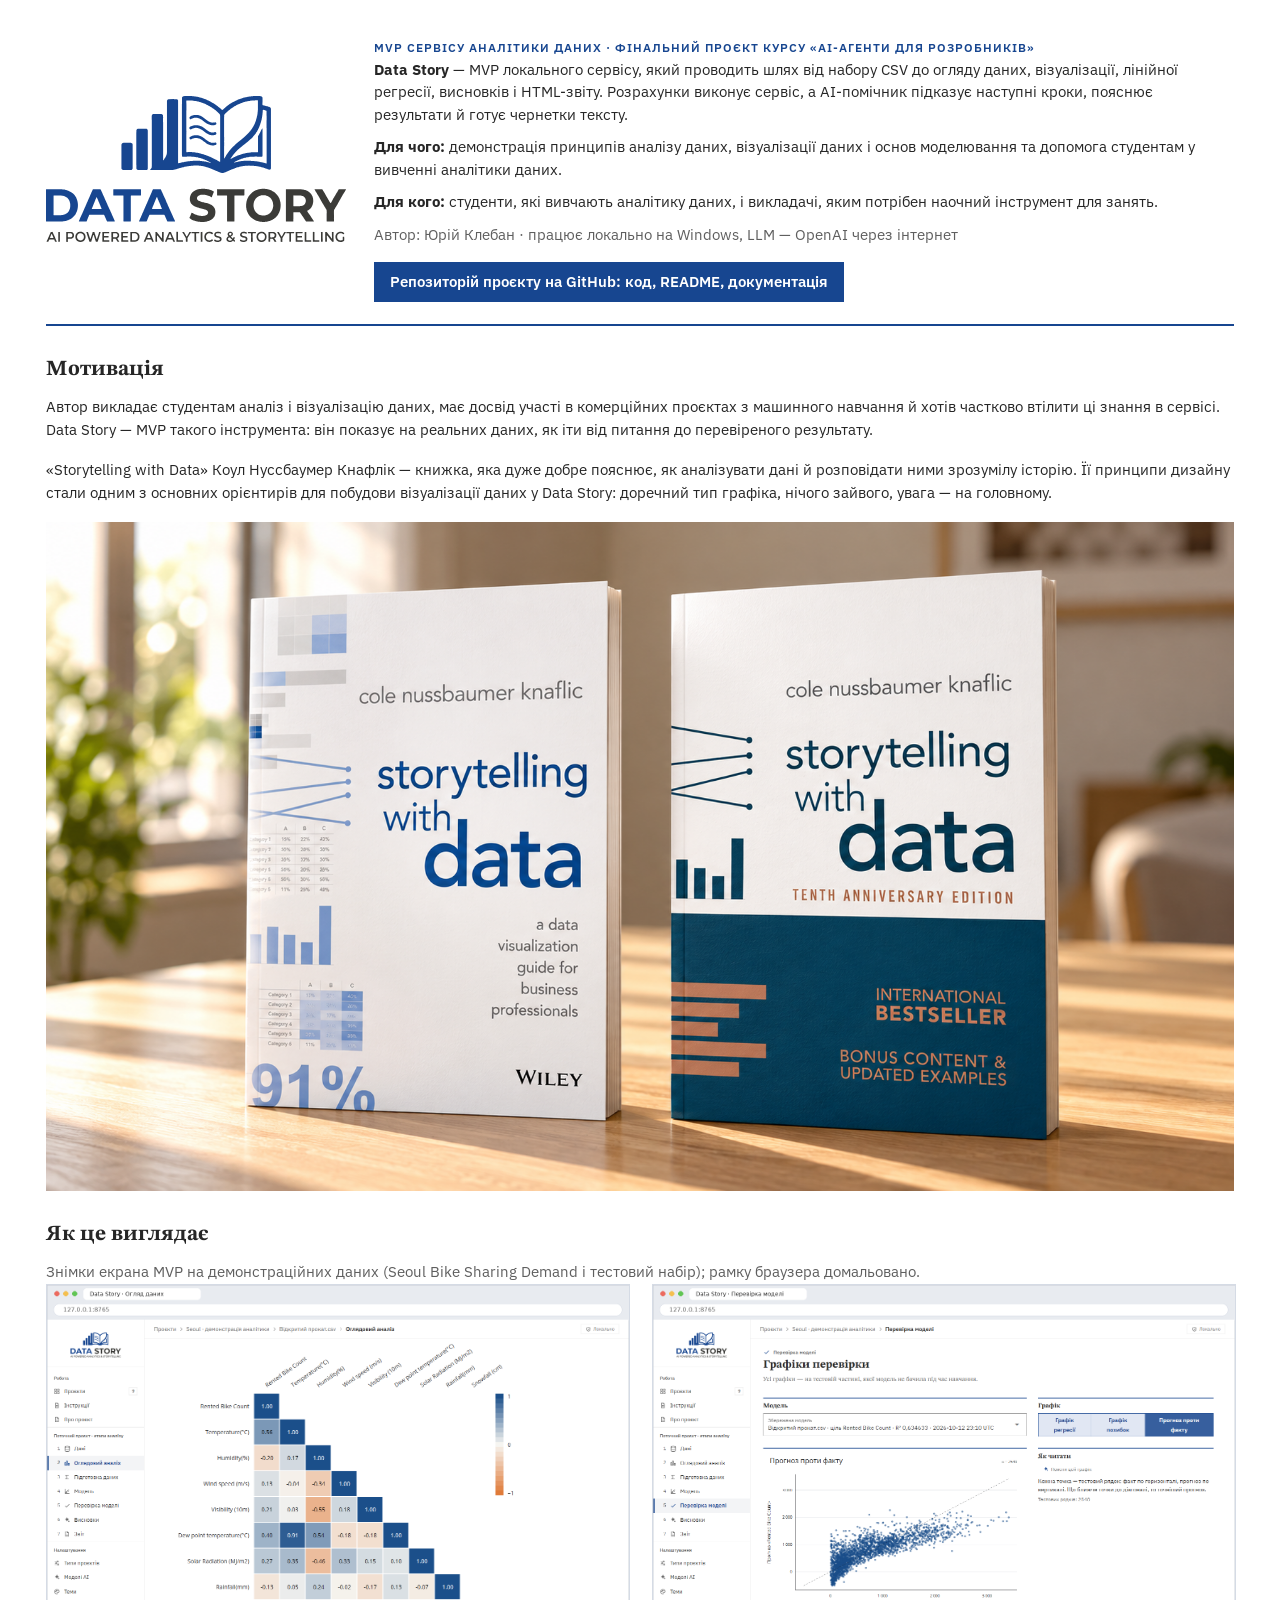
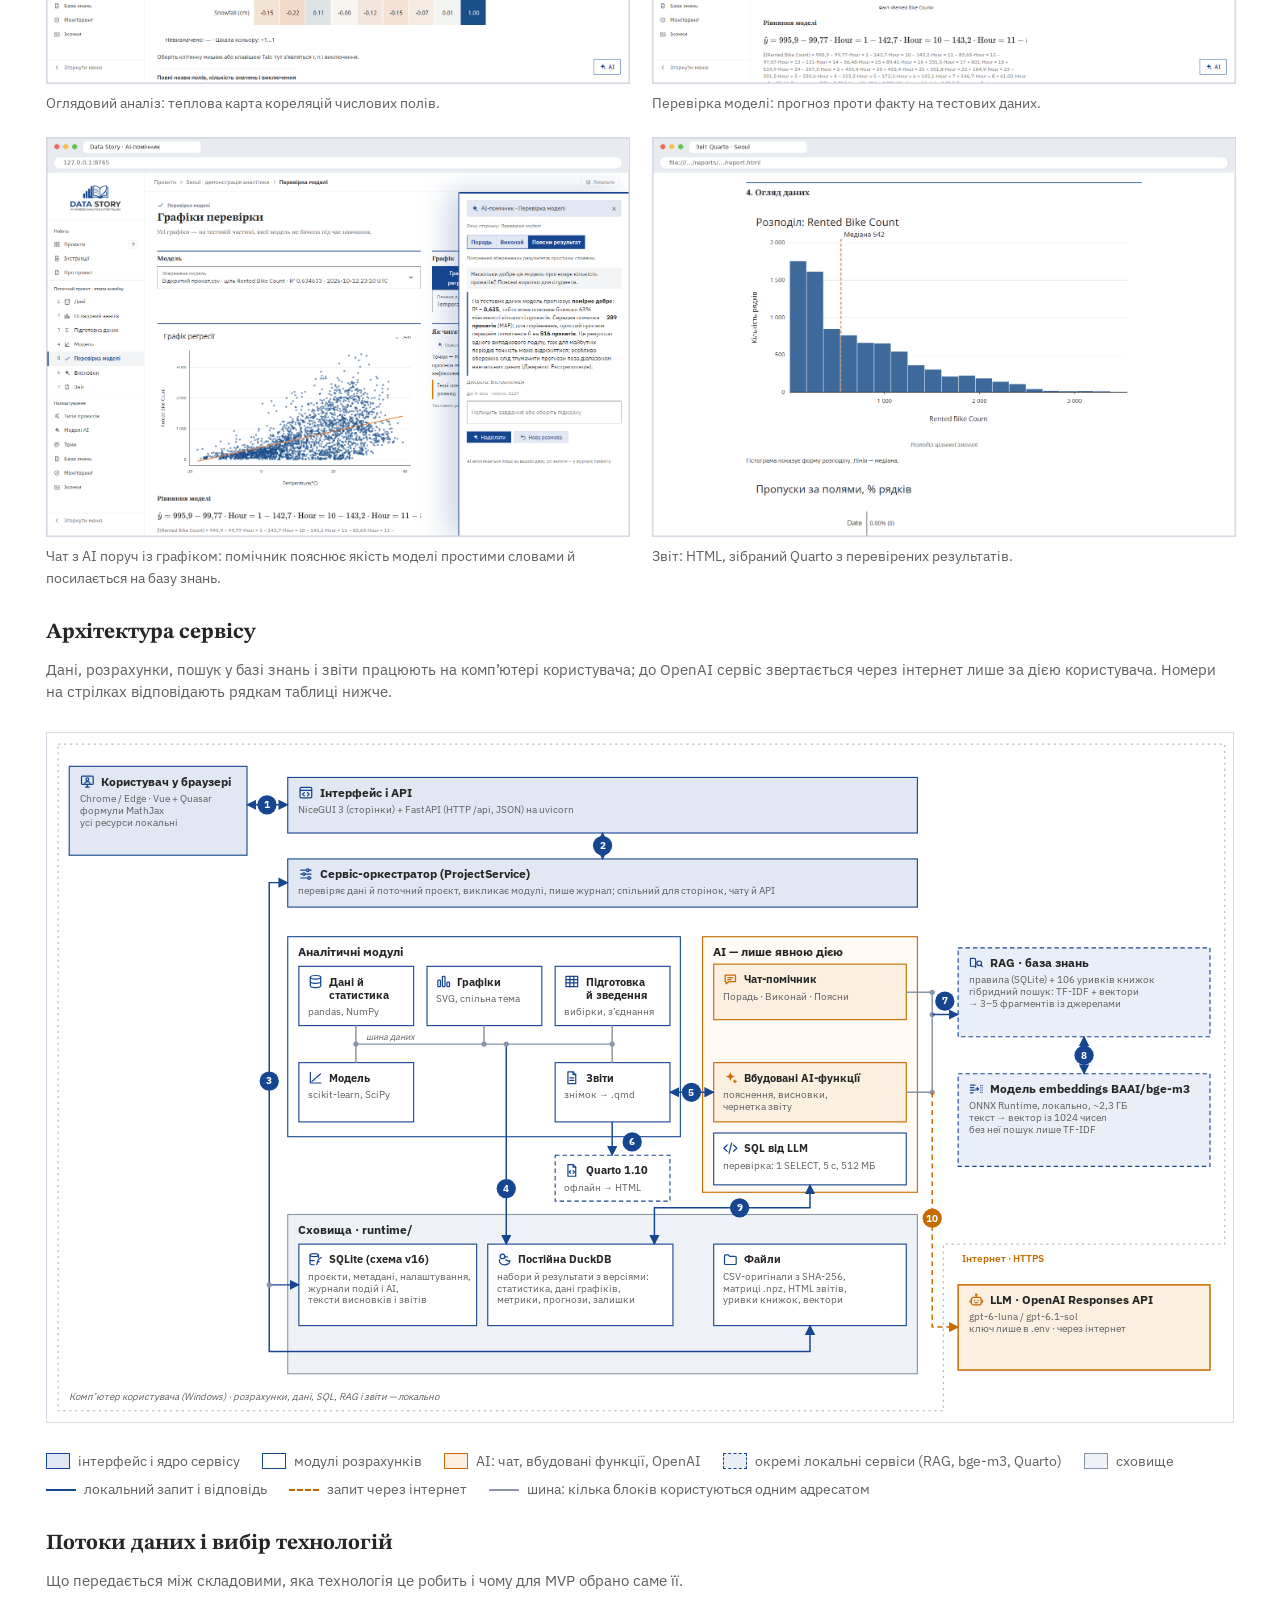
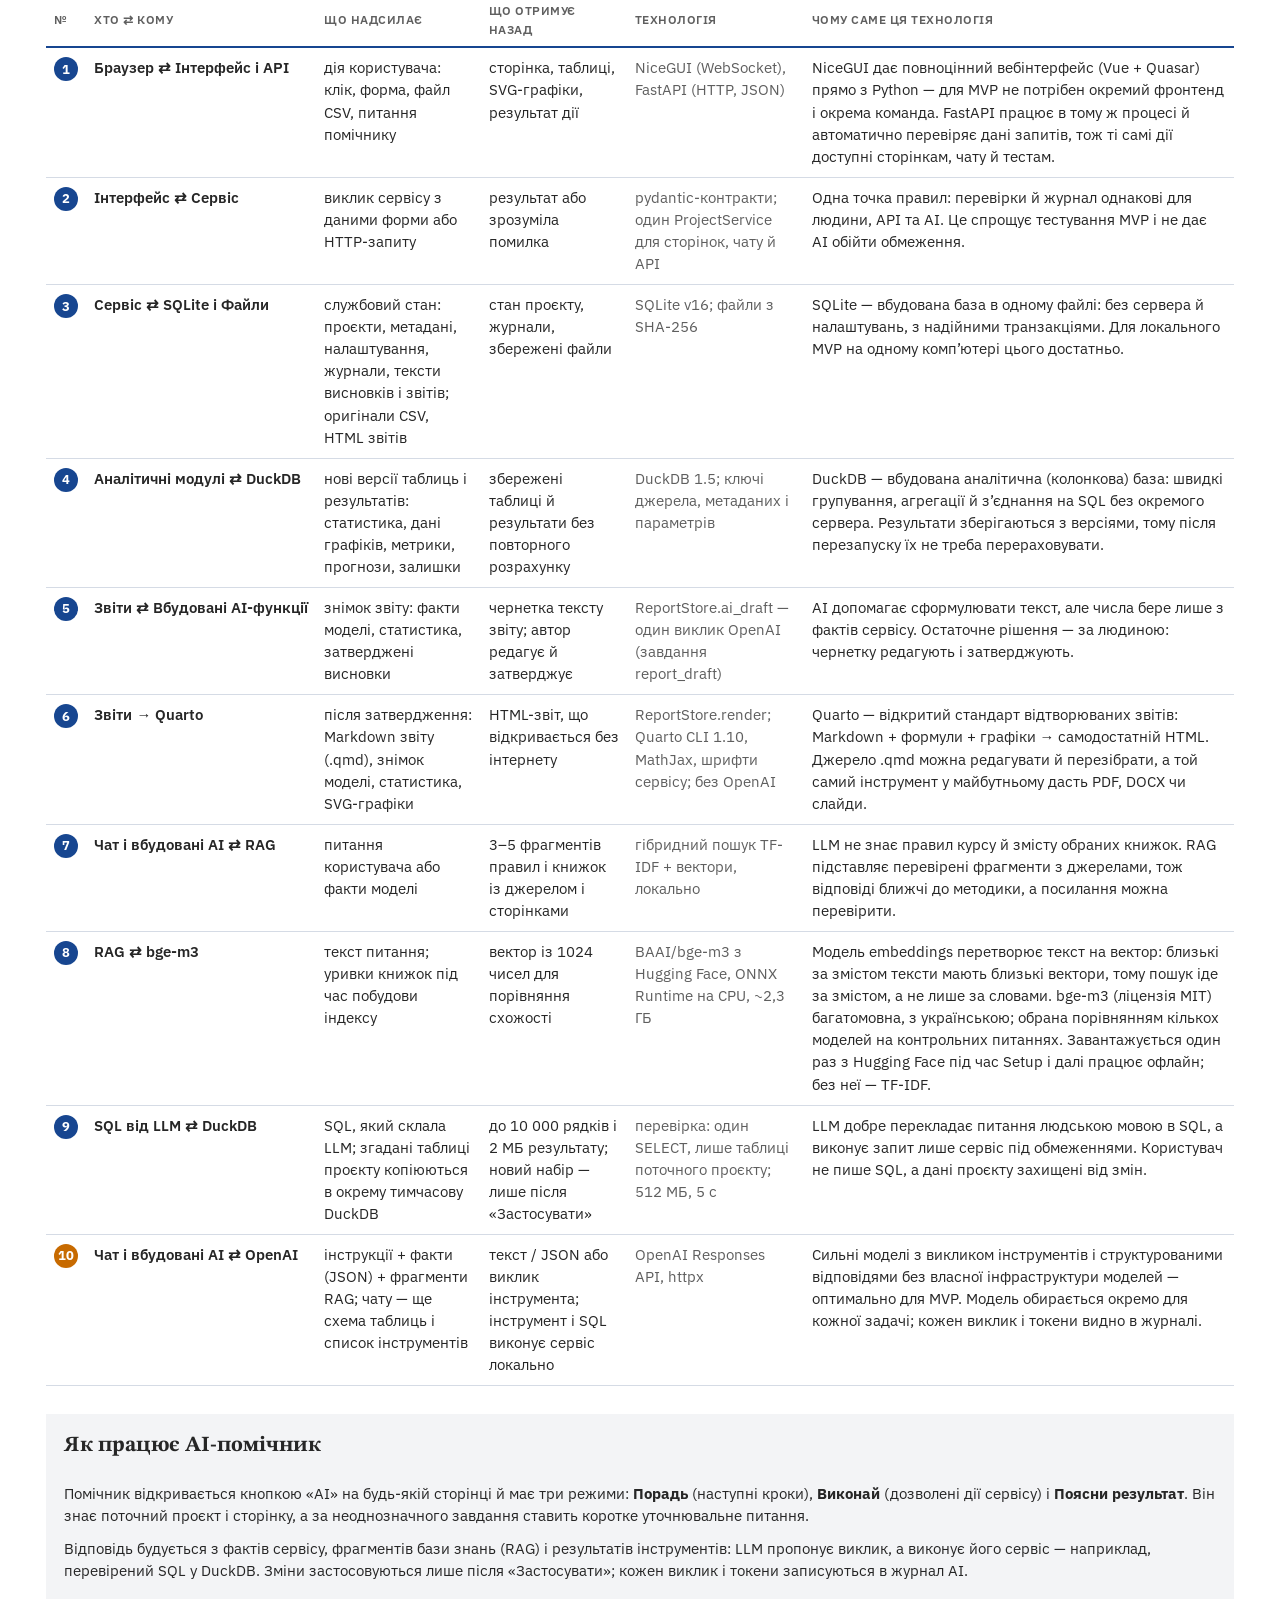
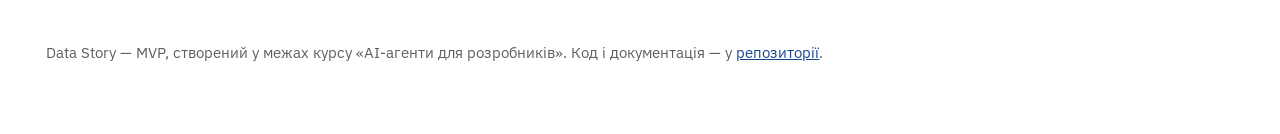
==== commit 9e0b9339: "History 126: fix hidden assistant answers (Quasar .md breakpoint class), chat + chart screenshot Co-" ====
--- a/docs/index.html
+++ b/docs/index.html
@@ -113,7 +113,7 @@
   <div class="shots">
     <figure><img src="assets/screens/heatmap.png" width="1442" height="987" loading="lazy" alt="Оглядовий аналіз у вікні браузера: теплова карта кореляцій дев’яти числових полів Seoul у синьо-помаранчевій шкалі"><figcaption>Оглядовий аналіз: теплова карта кореляцій числових полів.</figcaption></figure>
     <figure><img src="assets/screens/prediction.png" width="1442" height="987" loading="lazy" alt="Перевірка моделі у вікні браузера: діаграма «прогноз проти факту» на тестовій частині з поясненням, як її читати"><figcaption>Перевірка моделі: прогноз проти факту на тестових даних.</figcaption></figure>
-    <figure><img src="assets/screens/chat-sql.png" width="1442" height="987" loading="lazy" alt="AI-помічник у вікні браузера: у режимі «Виконай» готує пропозицію агрегації з таблицею результату й кнопкою «Застосувати»"><figcaption>Чат з AI: помічник бачить сторінку, складає SQL-агрегацію й показує результат; зміни застосовує користувач.</figcaption></figure>
+    <figure><img src="assets/screens/chat-model.png" width="1442" height="987" loading="lazy" alt="AI-помічник у вікні браузера поруч із графіком регресії: студентське питання про якість моделі й відповідь з R², MAE, порівнянням із простим прогнозом і посиланням на джерело"><figcaption>Чат з AI поруч із графіком: помічник пояснює якість моделі простими словами й посилається на базу знань.</figcaption></figure>
     <figure><img src="assets/screens/report.png" width="1442" height="987" loading="lazy" alt="HTML-звіт Quarto у вікні браузера: гістограма розподілу кількості прокатів із медіаною"><figcaption>Звіт: HTML, зібраний Quarto з перевірених результатів.</figcaption></figure>
   </div>
 </section>
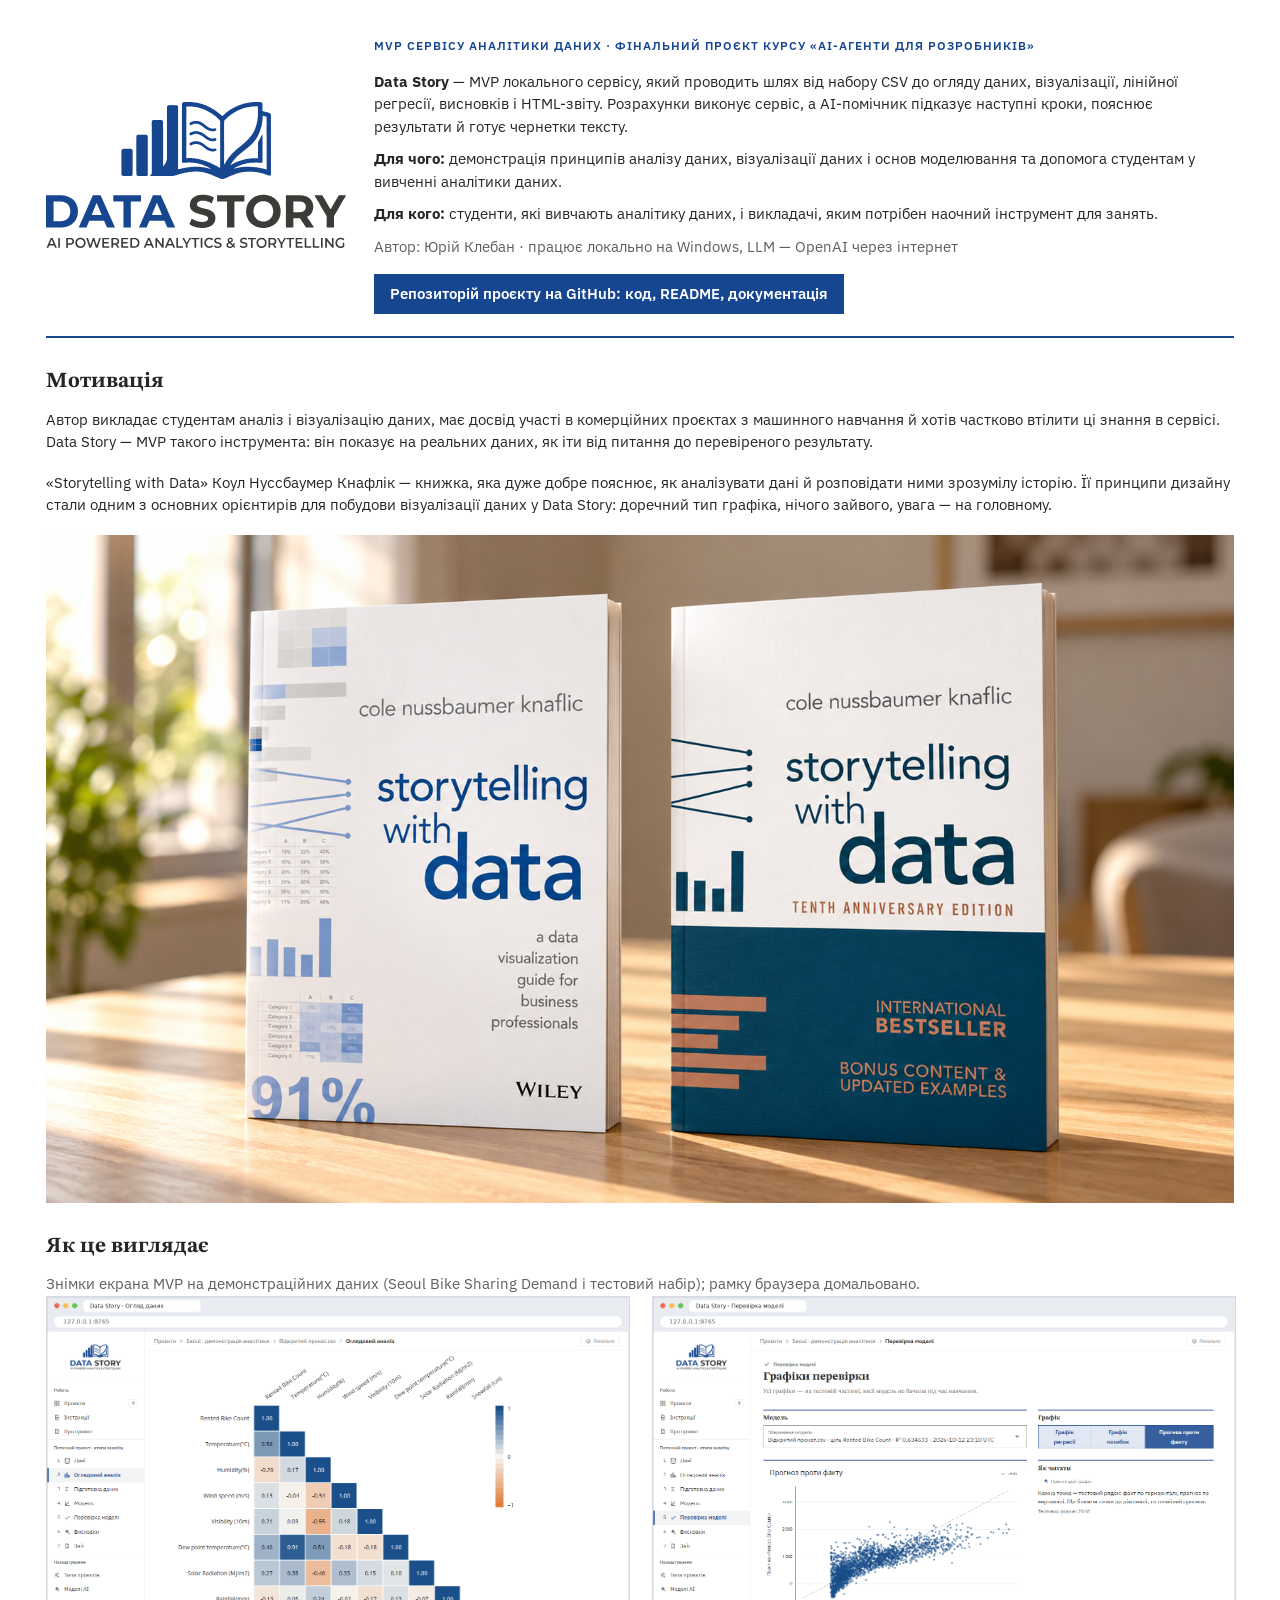
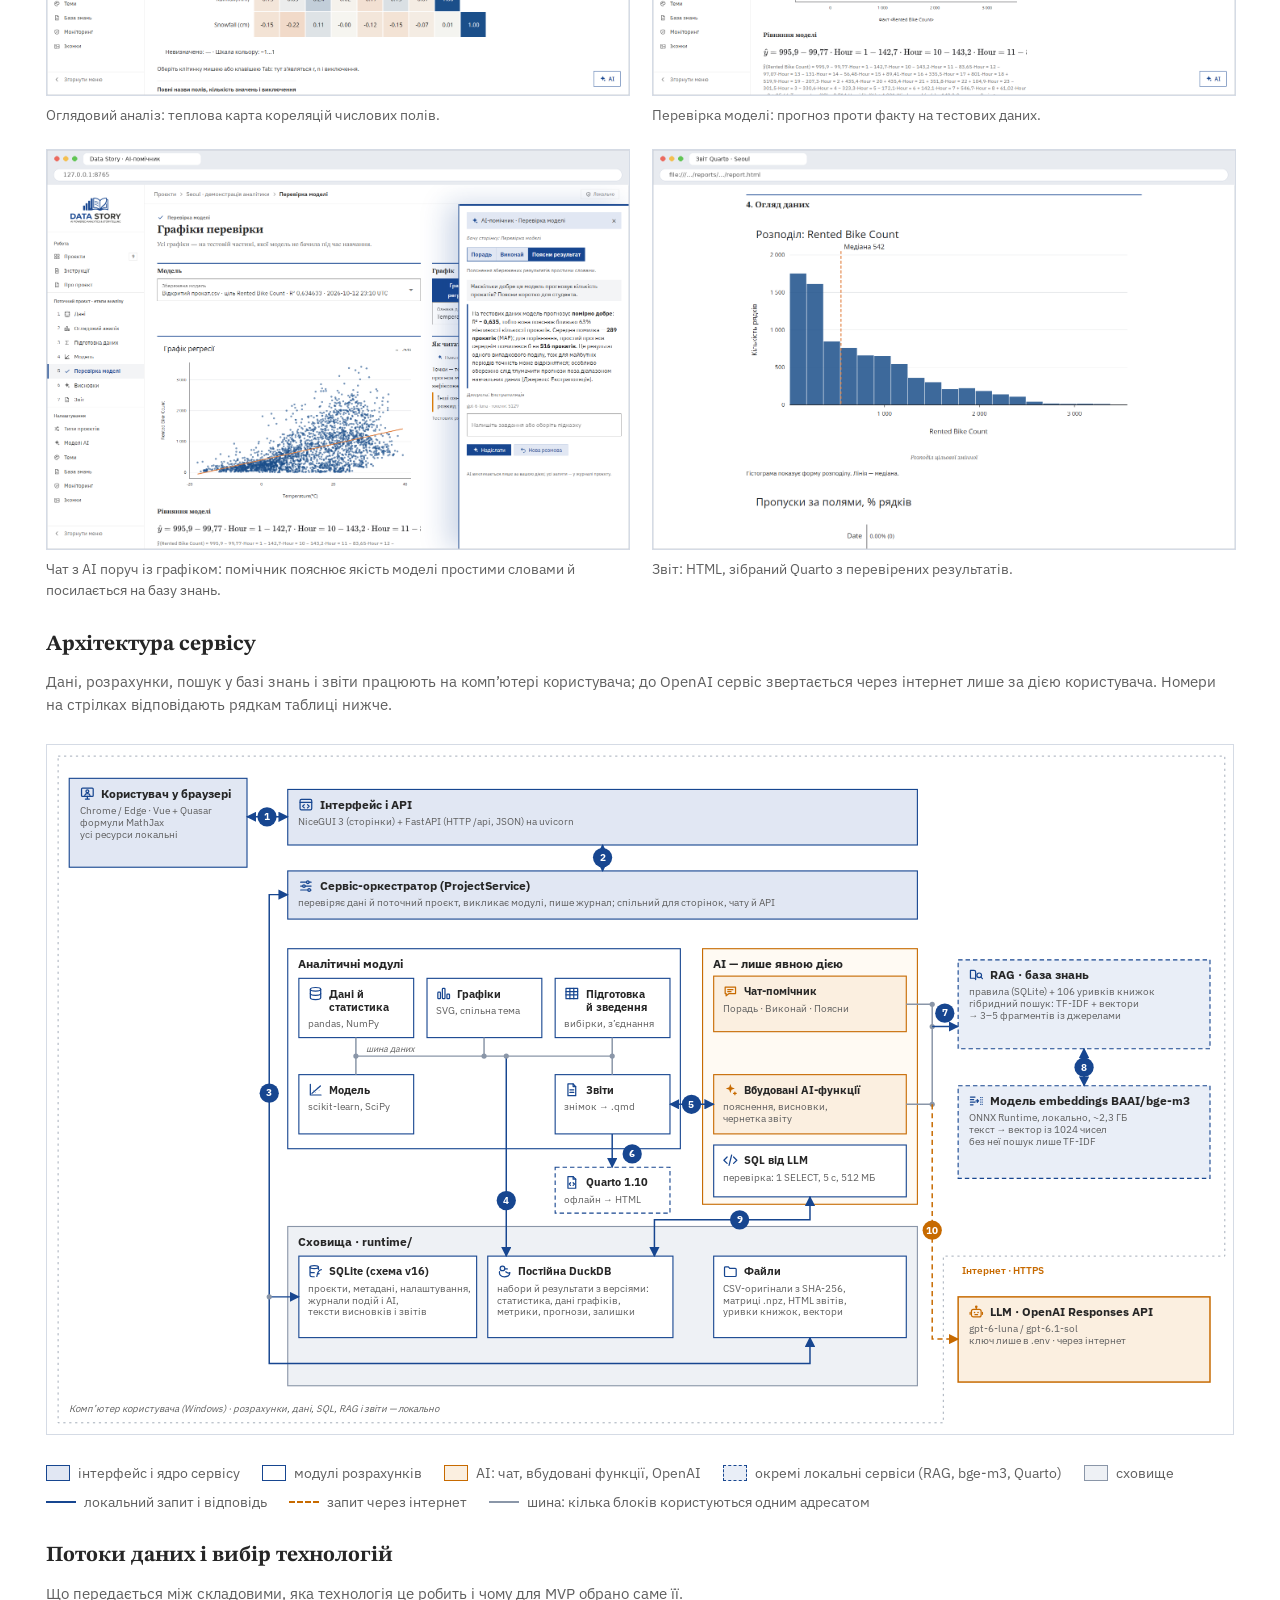
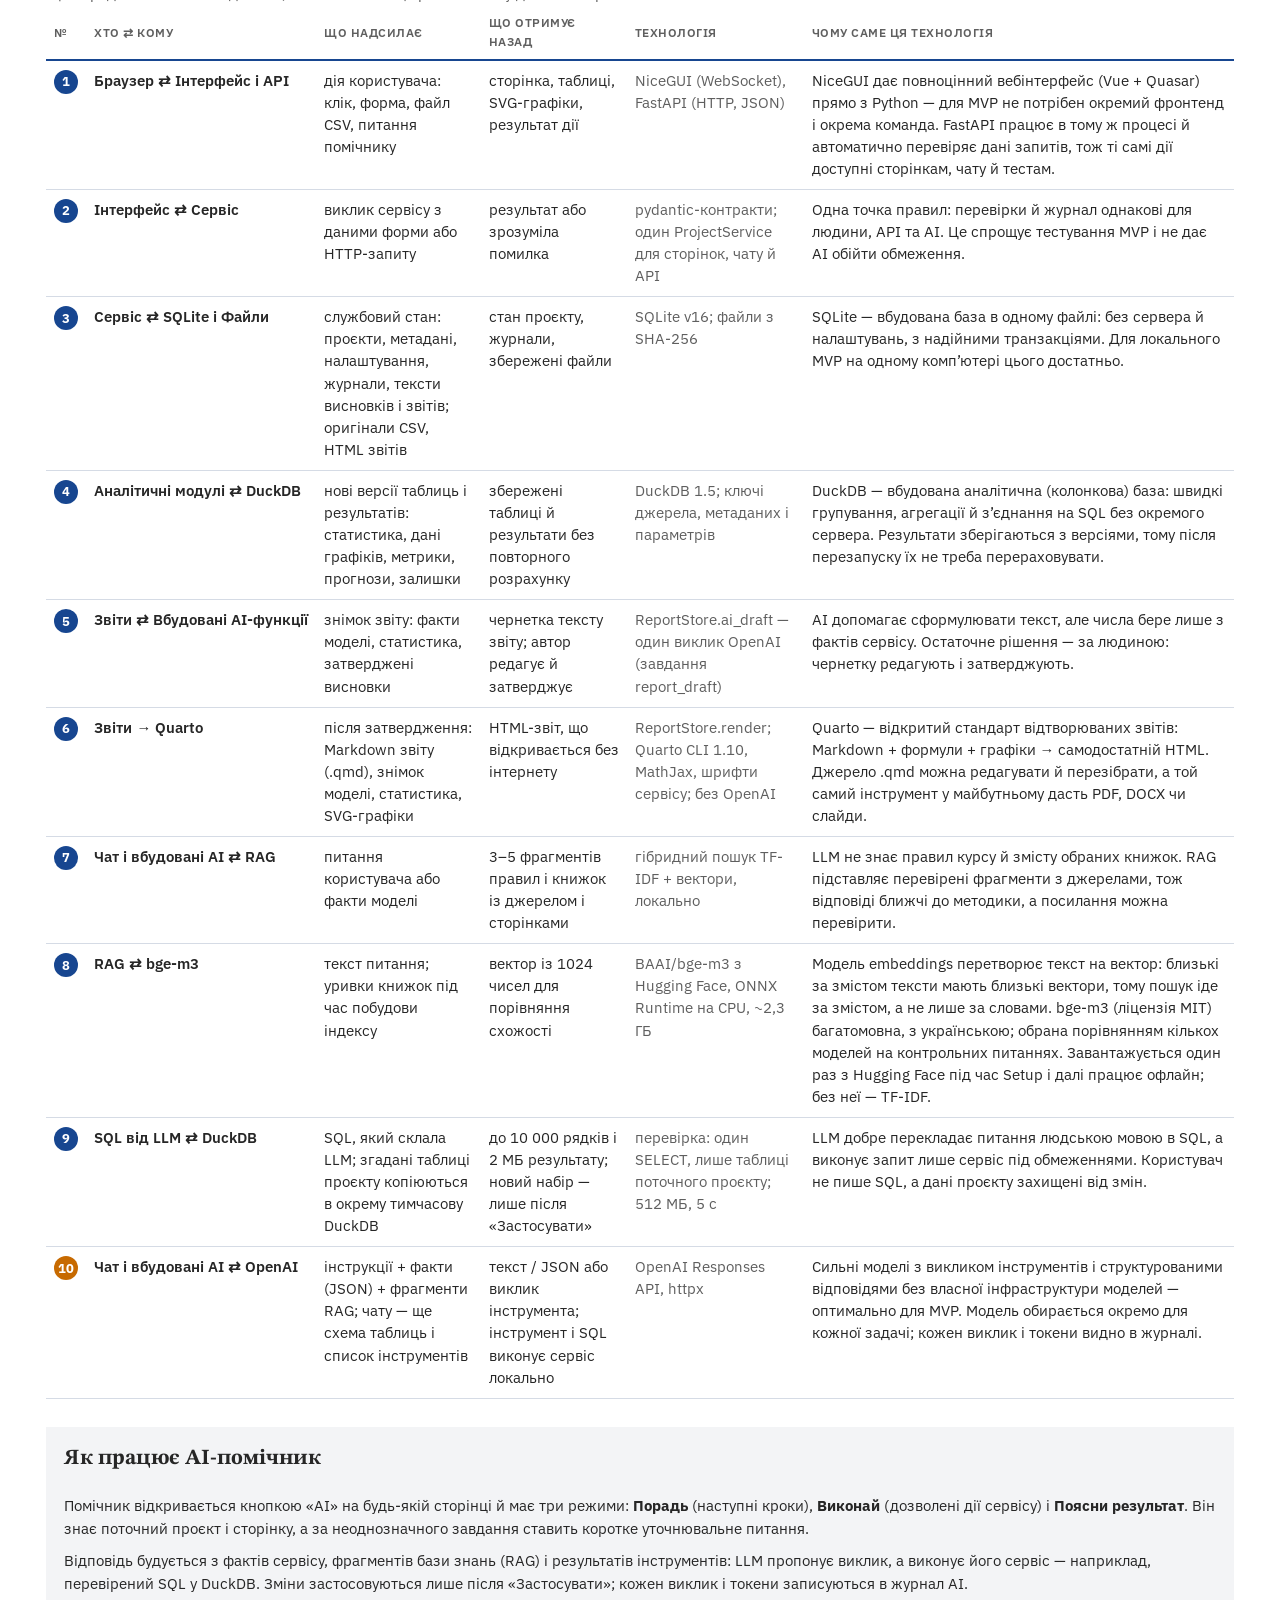
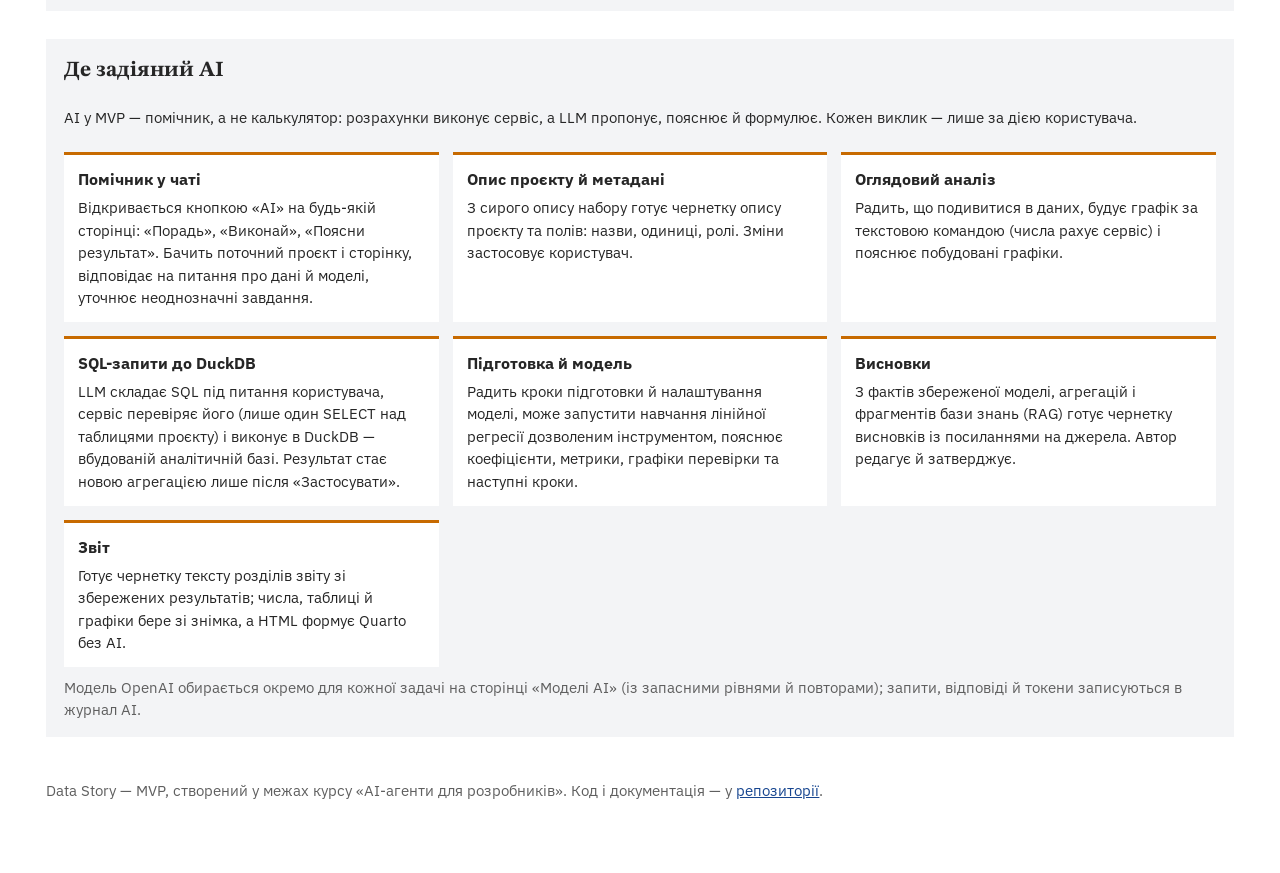
==== commit d138fa64: "History 127: About page spacing and 'Where AI is used' section; record SQLite/AI question Co-Authore" ====
--- a/docs/index.html
+++ b/docs/index.html
@@ -75,6 +75,11 @@
 .hero img { width:100%; height:auto; }
 .sr-only { position:absolute; width:1px; height:1px; overflow:hidden; clip:rect(0 0 0 0); white-space:nowrap; }
 .hero p { margin:0 0 10px; }
+.hero .kicker { display:block; margin-bottom:16px; }
+.ai-uses { display:grid; grid-template-columns:repeat(auto-fit,minmax(min(100%,300px),1fr)); gap:14px; margin-top:12px; }
+.ai-use { border-top:3px solid var(--ai); background:#fff; padding:12px 14px; }
+.ai-use h3 { margin:0 0 6px; font-size:1rem; }
+.ai-use p { margin:0; font-size:.94rem; }
 .hero ul { margin:0 0 12px; padding-left:20px; }
 .meta { font-size:.92rem; color:var(--ink2); }
 .btn { display:inline-block; margin-top:6px; padding:9px 16px; background:var(--primary); color:#fff; text-decoration:none; font-weight:600; }
@@ -155,5 +160,19 @@
   <p>Помічник відкривається кнопкою «AI» на будь-якій сторінці й має три режими: <b>Порадь</b> (наступні кроки), <b>Виконай</b> (дозволені дії сервісу) і <b>Поясни результат</b>. Він знає поточний проєкт і сторінку, а за неоднозначного завдання ставить коротке уточнювальне питання.</p>
   <p>Відповідь будується з фактів сервісу, фрагментів бази знань (RAG) і результатів інструментів: LLM пропонує виклик, а виконує його сервіс — наприклад, перевірений SQL у DuckDB. Зміни застосовуються лише після «Застосувати»; кожен виклик і токени записуються в журнал AI.</p>
 </section>
+<section class="facts" aria-labelledby="ai-uses-title">
+  <h2 id="ai-uses-title">Де задіяний AI</h2>
+  <p>AI у MVP — помічник, а не калькулятор: розрахунки виконує сервіс, а LLM пропонує, пояснює й формулює. Кожен виклик — лише за дією користувача.</p>
+  <div class="ai-uses">
+    <div class="ai-use"><h3>Помічник у чаті</h3><p>Відкривається кнопкою «AI» на будь-якій сторінці: «Порадь», «Виконай», «Поясни результат». Бачить поточний проєкт і сторінку, відповідає на питання про дані й моделі, уточнює неоднозначні завдання.</p></div>
+    <div class="ai-use"><h3>Опис проєкту й метадані</h3><p>З сирого опису набору готує чернетку опису проєкту та полів: назви, одиниці, ролі. Зміни застосовує користувач.</p></div>
+    <div class="ai-use"><h3>Оглядовий аналіз</h3><p>Радить, що подивитися в даних, будує графік за текстовою командою (числа рахує сервіс) і пояснює побудовані графіки.</p></div>
+    <div class="ai-use"><h3>SQL-запити до DuckDB</h3><p>LLM складає SQL під питання користувача, сервіс перевіряє його (лише один SELECT над таблицями проєкту) і виконує в DuckDB — вбудованій аналітичній базі. Результат стає новою агрегацією лише після «Застосувати».</p></div>
+    <div class="ai-use"><h3>Підготовка й модель</h3><p>Радить кроки підготовки й налаштування моделі, може запустити навчання лінійної регресії дозволеним інструментом, пояснює коефіцієнти, метрики, графіки перевірки та наступні кроки.</p></div>
+    <div class="ai-use"><h3>Висновки</h3><p>З фактів збереженої моделі, агрегацій і фрагментів бази знань (RAG) готує чернетку висновків із посиланнями на джерела. Автор редагує й затверджує.</p></div>
+    <div class="ai-use"><h3>Звіт</h3><p>Готує чернетку тексту розділів звіту зі збережених результатів; числа, таблиці й графіки бере зі знімка, а HTML формує Quarto без AI.</p></div>
+  </div>
+  <p class="meta">Модель OpenAI обирається окремо для кожної задачі на сторінці «Моделі AI» (із запасними рівнями й повторами); запити, відповіді й токени записуються в журнал AI.</p>
+</section>
 <p class="meta">Data Story — MVP, створений у межах курсу «AI-агенти для розробників». Код і документація — у <a href="https://github.com/kleban/ai-course-final-project">репозиторії</a>.</p>
 </main>
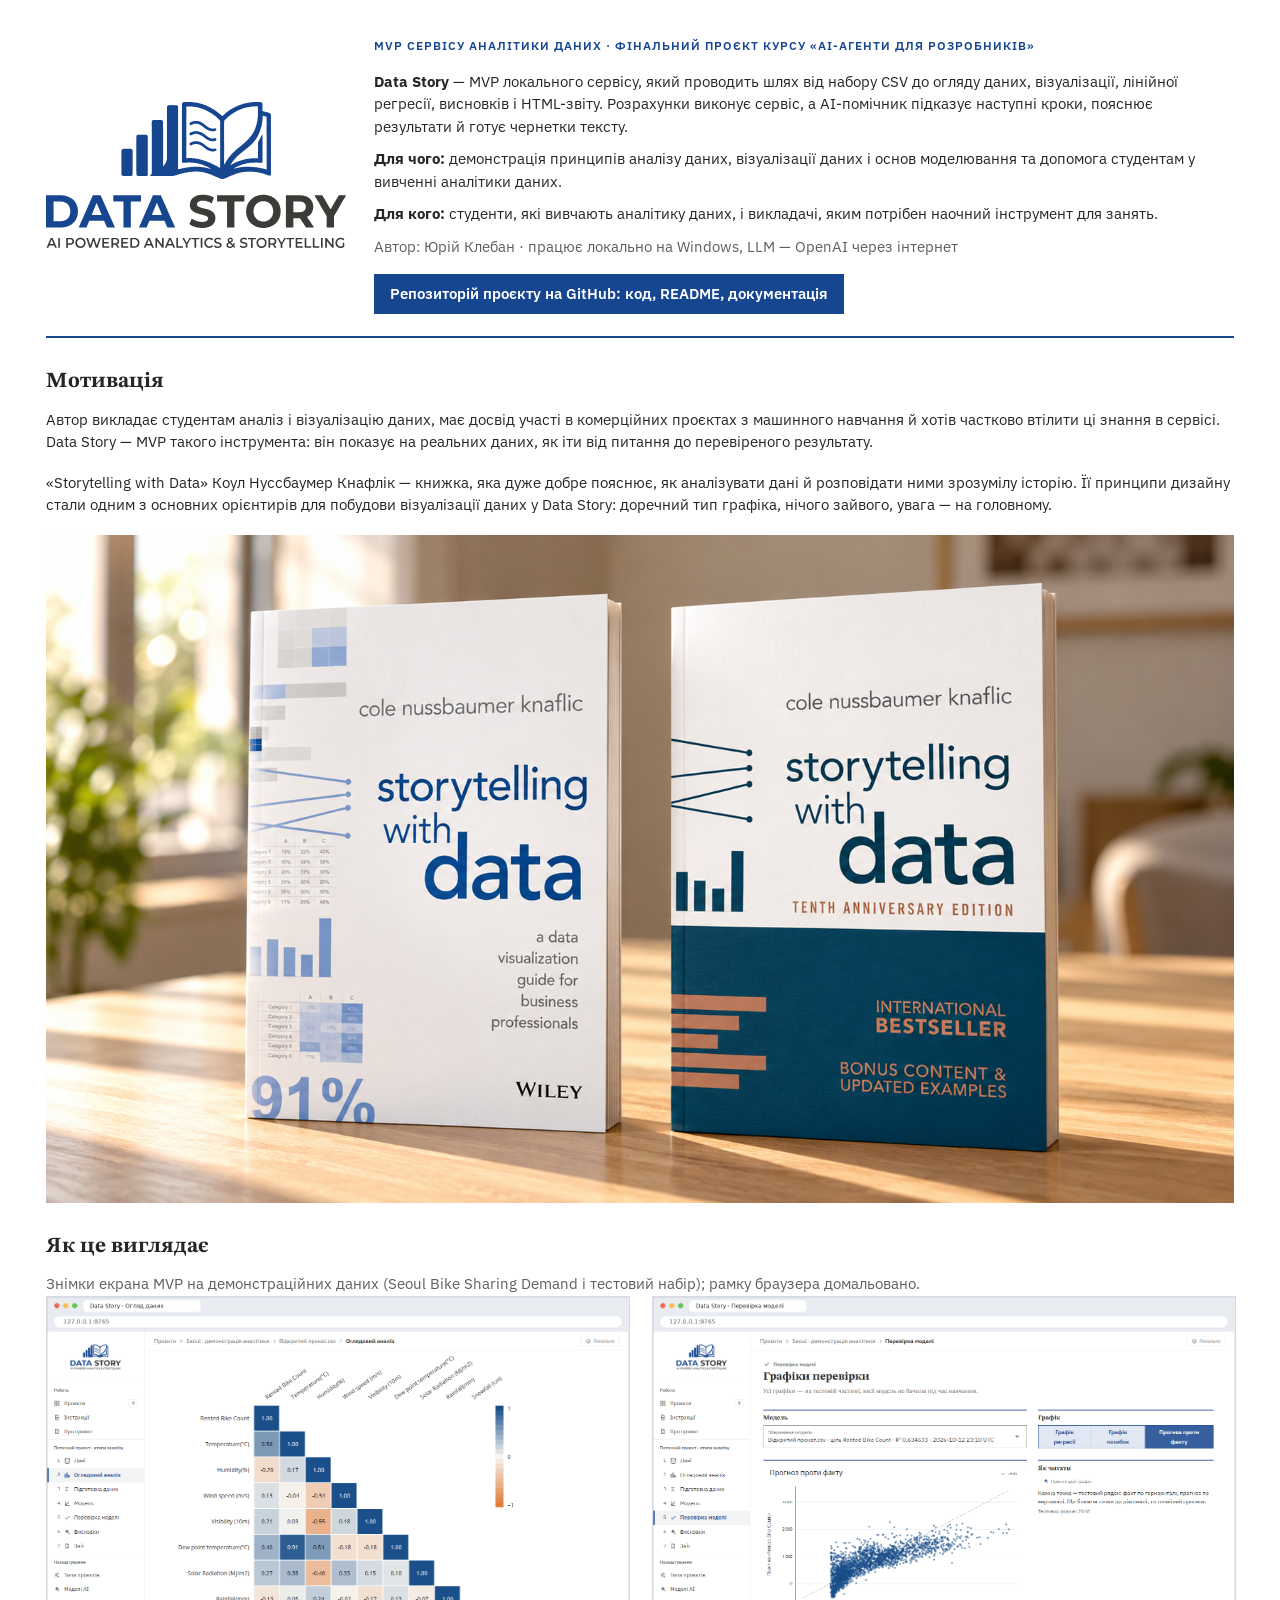
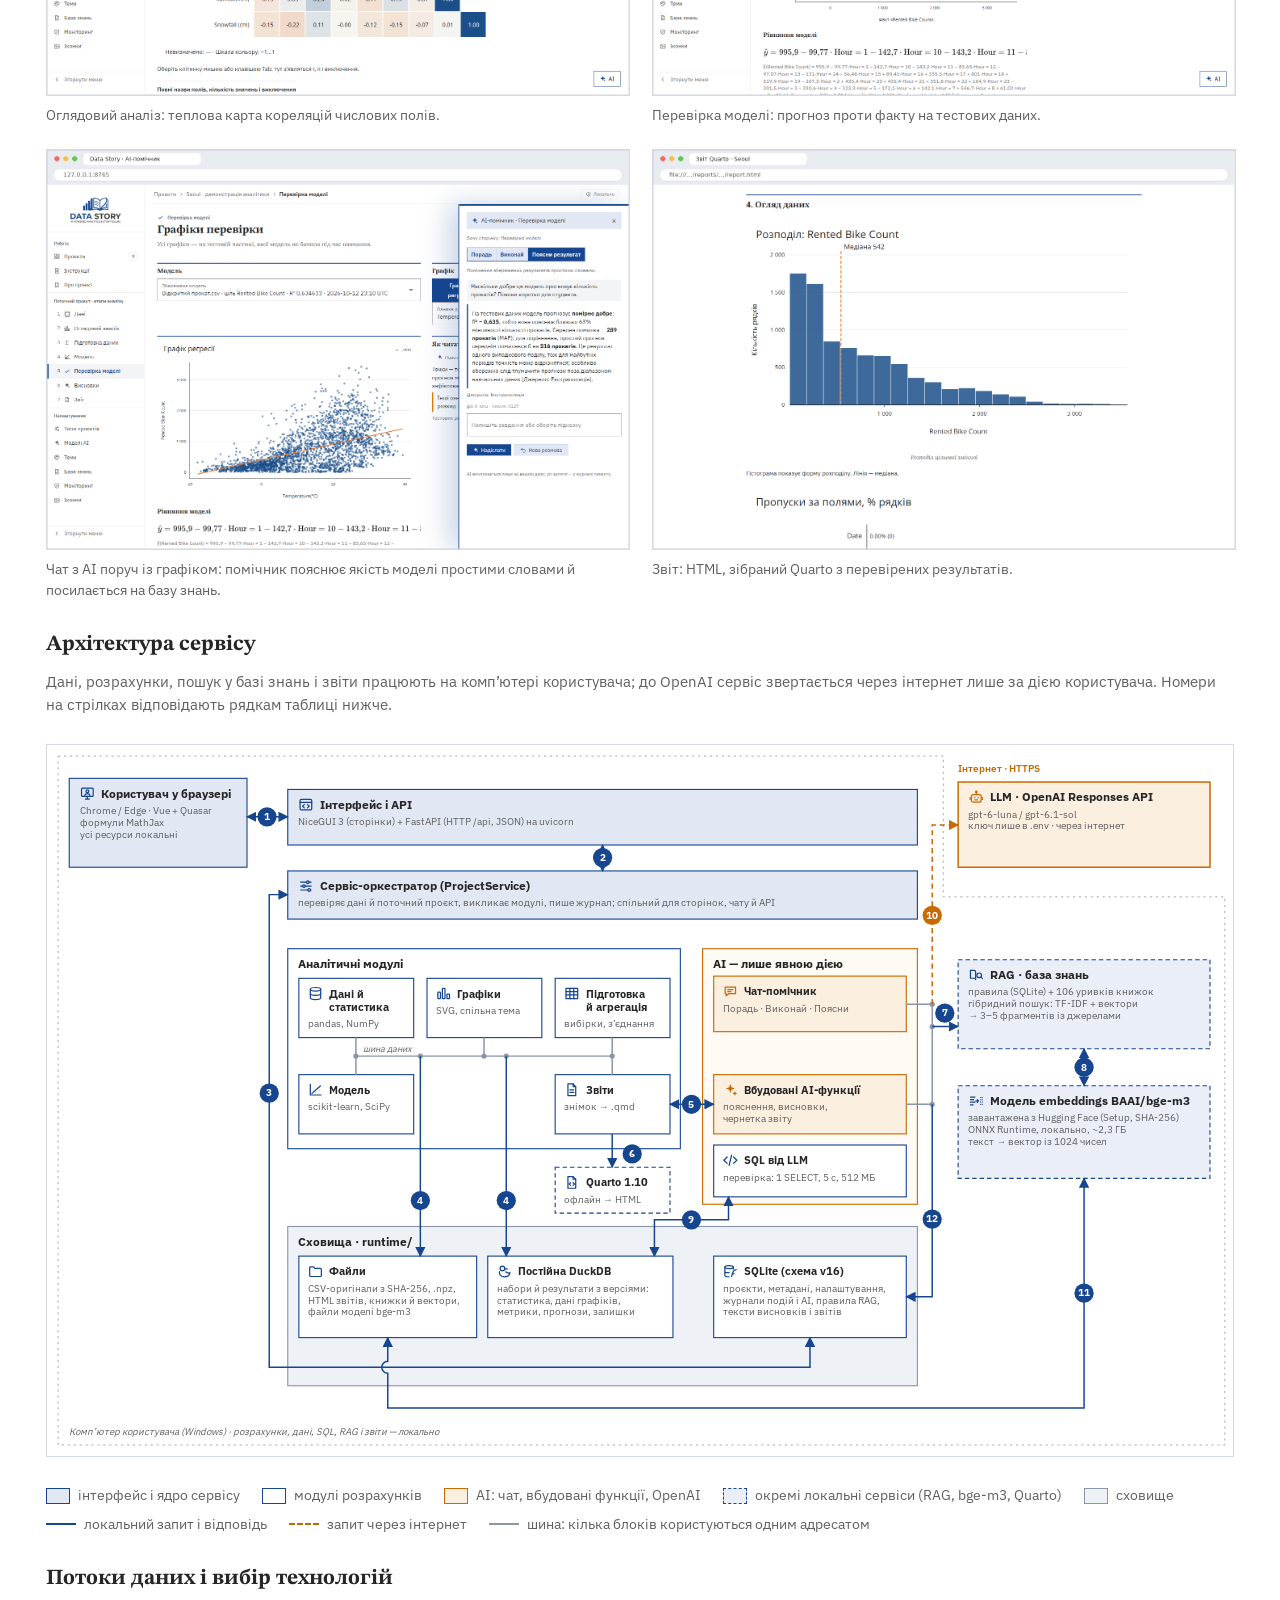
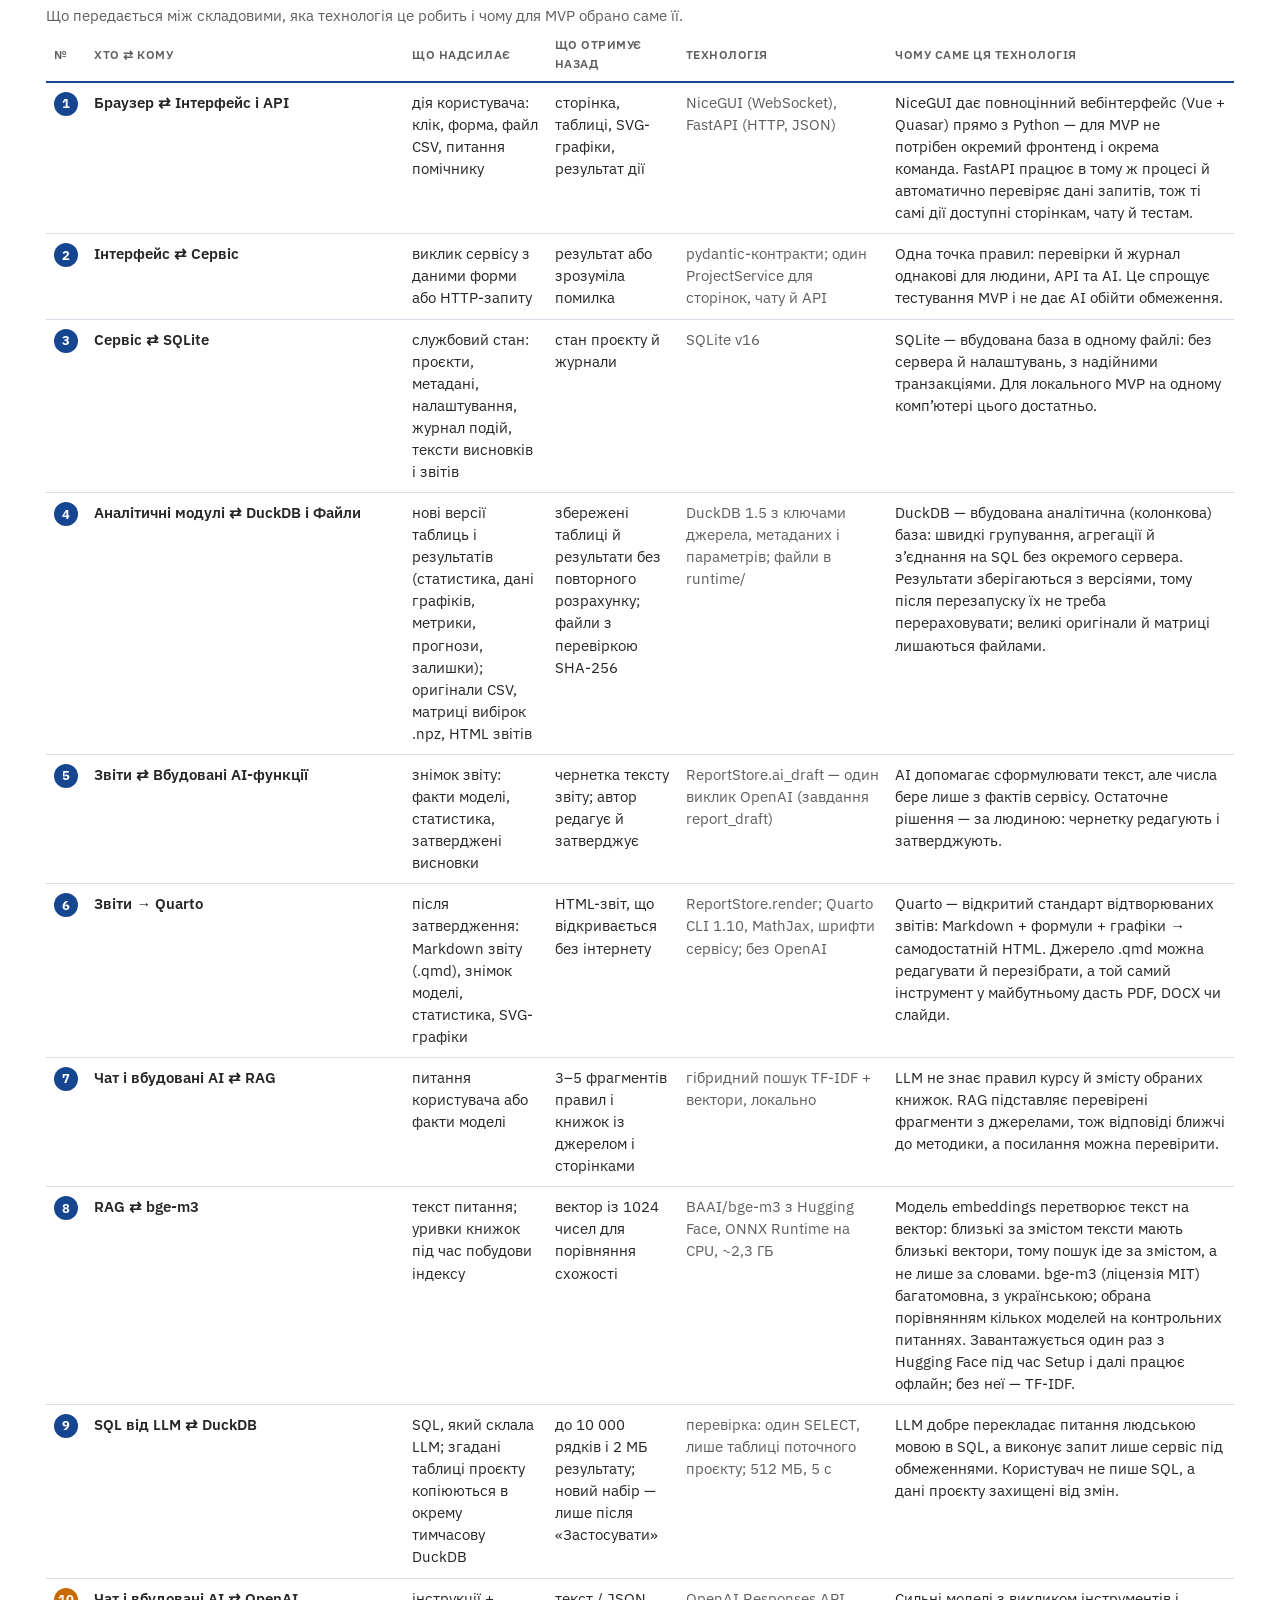
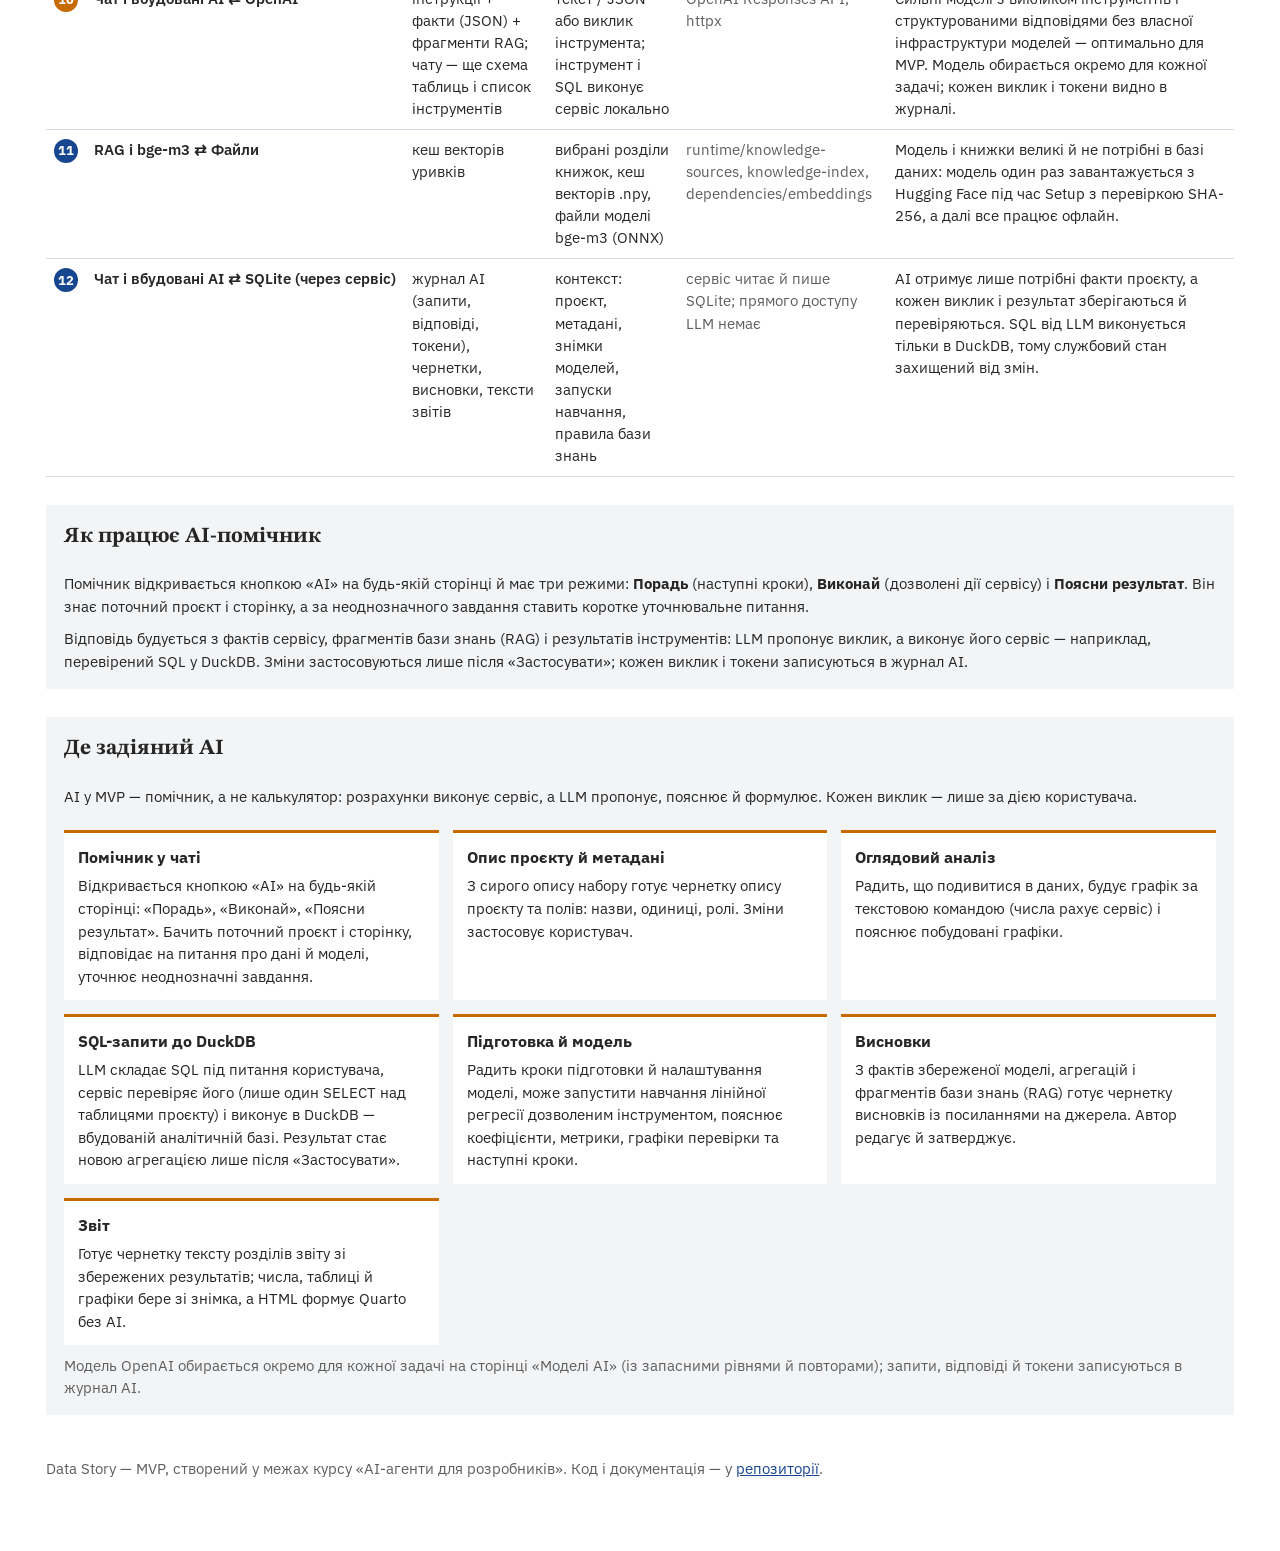
==== commit 6bedc15b: "History 128: diagram flows 1-12 (files, AI-SQLite, Hugging Face), remove in-app About page, chat top" ====
--- a/docs/index.html
+++ b/docs/index.html
@@ -126,16 +126,16 @@
   <h2 id="arch-title">Архітектура сервісу</h2>
   <p class="lead">Дані, розрахунки, пошук у базі знань і звіти працюють на комп’ютері користувача; до OpenAI сервіс звертається через інтернет лише за дією користувача. Номери на стрілках відповідають рядкам таблиці нижче.</p>
 </section>
-<div class="figure"><svg viewBox="0 0 1600 930" role="img" aria-labelledby="t d" xmlns="http://www.w3.org/2000/svg">
+<div class="figure"><svg viewBox="0 0 1600 960" role="img" aria-labelledby="t d" xmlns="http://www.w3.org/2000/svg">
 <title id="t">Архітектура Data Story</title>
-<desc id="d">Браузер → інтерфейс → сервіс-оркестратор. Аналітичні модулі через шину даних працюють із DuckDB; сервіс — із SQLite і файлами. Звіти отримують чернетку від вбудованих AI-функцій і після затвердження передаються в Quarto. Чат і вбудовані AI-функції звертаються до RAG (з моделлю bge-m3) і до OpenAI; SQL від LLM виконується в DuckDB після перевірки. Стрілки 1–10 — потоки даних.</desc>
+<desc id="d">Браузер → інтерфейс → сервіс-оркестратор. Аналітичні модулі через шину даних пишуть і читають DuckDB та файли; сервіс веде службовий стан у SQLite. Звіти отримують чернетку від вбудованих AI-функцій і після затвердження передаються в Quarto. Чат і вбудовані AI-функції через спільну шину звертаються до RAG (з моделлю bge-m3, файли якої лежать локально), до OpenAI через інтернет і через сервіс до SQLite (контекст, журнал AI, чернетки); SQL від LLM виконується в DuckDB після перевірки. Стрілки 1–12 — потоки даних.</desc>
 <defs>
 <marker id="ae" viewBox="0 0 10 10" refX="9" refY="5" markerWidth="7" markerHeight="7" orient="auto"><path d="M0 0 L10 5 L0 10 z" class="mh"/></marker>
 <marker id="as" viewBox="0 0 10 10" refX="1" refY="5" markerWidth="7" markerHeight="7" orient="auto"><path d="M10 0 L0 5 L10 10 z" class="mh"/></marker>
 <marker id="aeo" viewBox="0 0 10 10" refX="9" refY="5" markerWidth="7" markerHeight="7" orient="auto"><path d="M0 0 L10 5 L0 10 z" class="mho"/></marker>
 <marker id="aso" viewBox="0 0 10 10" refX="1" refY="5" markerWidth="7" markerHeight="7" orient="auto"><path d="M10 0 L0 5 L10 10 z" class="mho"/></marker>
 </defs>
-<path class="zone" d="M15 15 H1590 V690 H1210 V915 H15 Z"/><text class="zl" x="30" y="900">Комп’ютер користувача (Windows) · розрахунки, дані, SQL, RAG і звіти — локально</text><text class="zlo" x="1235" y="714">Інтернет · HTTPS</text><rect class="b user" x="30" y="45" width="240" height="120"/><g class="ic" transform="translate(44 55) scale(.875)"><rect x="3" y="3.5" width="18" height="13" rx="1.5"/><circle cx="12" cy="8.5" r="2.2"/><path d="M8 15c.4-2 2-3 4-3s3.6 1 4 3M9 20.5h6M12 16.5v4"/></g><text class="bt" x="73" y="71">Користувач у браузері</text><text class="bl" x="44" y="93">Chrome / Edge · Vue + Quasar</text><text class="bl" x="44" y="109">формули MathJax</text><text class="bl" x="44" y="125">усі ресурси локальні</text><rect class="b core" x="325" y="60" width="850" height="75"/><g class="ic" transform="translate(339 70) scale(.875)"><rect x="3" y="4" width="18" height="16" rx="2"/><path d="M3 8.5h18M9.5 12l-2.5 2.5 2.5 2.5M14.5 12l2.5 2.5-2.5 2.5"/></g><text class="bt" x="368" y="86">Інтерфейс і API</text><text class="bl" x="339" y="108">NiceGUI 3 (сторінки) + FastAPI (HTTP /api, JSON) на uvicorn</text><rect class="b core" x="325" y="170" width="850" height="65"/><g class="ic" transform="translate(339 180) scale(.875)"><path d="M4 6h9M17 6h3M4 12h3M11 12h9M4 18h11M19 18h1"/><circle cx="15" cy="6" r="2"/><circle cx="9" cy="12" r="2"/><circle cx="17" cy="18" r="2"/></g><text class="bt" x="368" y="196">Сервіс-оркестратор (ProjectService)</text><text class="bl" x="339" y="218">перевіряє дані й поточний проєкт, викликає модулі, пише журнал; спільний для сторінок, чату й API</text><rect class="b grp" x="325" y="275" width="530" height="270"/><text class="bt" x="339" y="301">Аналітичні модулі</text><rect class="b mod" x="340" y="315" width="155" height="80"/><g class="ic" transform="translate(352 325) scale(.875)"><ellipse cx="12" cy="5.5" rx="8" ry="2.8"/><path d="M4 5.5v13c0 1.5 3.6 2.8 8 2.8s8-1.3 8-2.8v-13"/><path d="M4 12c0 1.5 3.6 2.8 8 2.8s8-1.3 8-2.8"/></g><text class="btm" x="381" y="341">Дані й</text><text class="btm" x="381" y="359">статистика</text><text class="bl" x="352" y="381">pandas, NumPy</text><rect class="b mod" x="513" y="315" width="155" height="80"/><g class="ic" transform="translate(525 325) scale(.875)"><rect x="3" y="10" width="4" height="10" rx="1"/><rect x="10" y="4" width="4" height="16" rx="1"/><rect x="17" y="13" width="4" height="7" rx="1"/></g><text class="btm" x="554" y="341">Графіки</text><text class="bl" x="525" y="363">SVG, спільна тема</text><rect class="b mod" x="686" y="315" width="155" height="80"/><g class="ic" transform="translate(698 325) scale(.875)"><rect x="3" y="4" width="18" height="16"/><path d="M3 9h18M3 14h18M9 4v16M15 4v16"/></g><text class="btm" x="727" y="341">Підготовка</text><text class="btm" x="727" y="359">й зведення</text><text class="bl" x="698" y="381">вибірки, з’єднання</text><rect class="b mod" x="340" y="445" width="155" height="80"/><g class="ic" transform="translate(352 455) scale(.875)"><path d="M4 3.5V20h16.5"/><path d="M6.5 17.5L19.5 6"/><circle cx="8.5" cy="12.5" r=".55" fill="black"/><circle cx="11.5" cy="16" r=".55" fill="black"/><circle cx="14.5" cy="9" r=".55" fill="black"/><circle cx="17.5" cy="12.5" r=".55" fill="black"/></g><text class="btm" x="381" y="471">Модель</text><text class="bl" x="352" y="493">scikit-learn, SciPy</text><rect class="b mod" x="686" y="445" width="155" height="80"/><g class="ic" transform="translate(698 455) scale(.875)"><path d="M6 3h8l4 4v14H6z"/><path d="M14 3v4h4M9 12h6M9 16h6"/></g><text class="btm" x="727" y="471">Звіти</text><text class="bl" x="698" y="493">знімок → .qmd</text><path class="bus2" d="M417 395 V445 M590 395 V420 M763 395 V445 M417 420 H763"/><circle class="jn" cx="417" cy="420" r="3.5"/><circle class="jn" cx="590" cy="420" r="3.5"/><circle class="jn" cx="763" cy="420" r="3.5"/><text class="busl" x="430" y="414">шина даних</text><rect class="b grp ai" x="885" y="275" width="290" height="345"/><text class="bt" x="899" y="301">AI — лише явною дією</text><rect class="b mod modai" x="900" y="312" width="260" height="75"/><g class="ic o" transform="translate(912 322) scale(.875)"><path d="M4 5.5h16v10H10l-4.5 3.5v-3.5H4z"/><path d="M8 9.5h8M8 12.5h5"/></g><text class="btm" x="941" y="338">Чат-помічник</text><text class="bl" x="912" y="360">Порадь · Виконай · Поясни</text><rect class="b mod modai" x="900" y="445" width="260" height="80"/><g class="ic o" transform="translate(912 455) scale(.875)"><path d="M12 3l1.8 5.2L19 10l-5.2 1.8L12 17l-1.8-5.2L5 10l5.2-1.8z" fill="black"/><path d="M19 15.5v4M17 17.5h4"/></g><text class="btm" x="941" y="471">Вбудовані AI-функції</text><text class="bl" x="912" y="493">пояснення, висновки,</text><text class="bl" x="912" y="509">чернетка звіту</text><rect class="b mod" x="900" y="540" width="260" height="70"/><g class="ic" transform="translate(912 550) scale(.875)"><path d="M7 7l-5 5 5 5M17 7l5 5-5 5M14 4l-4 16"/></g><text class="btm" x="941" y="566">SQL від LLM</text><text class="bl" x="912" y="588">перевірка: 1 SELECT, 5 с, 512 МБ</text><rect class="b rep" x="686" y="570" width="155" height="62"/><g class="ic" transform="translate(698 580) scale(.875)"><path d="M6 3h8l4 4v14H6z"/><path d="M14 3v4h4M10 12.5l-2 2 2 2M14 12.5l2 2-2 2"/></g><text class="btm" x="727" y="596">Quarto 1.10</text><text class="bl" x="698" y="618">офлайн → HTML</text><rect class="b store grp2" x="325" y="650" width="850" height="215"/><text class="bt" x="339" y="676">Сховища · runtime/</text><rect class="b" x="340" y="690" width="240" height="110"/><g class="ic" transform="translate(352 700) scale(.875)"><ellipse cx="10" cy="5.5" rx="6.5" ry="2.4"/><path d="M3.5 5.5v12.5c0 1.3 2.9 2.4 6.5 2.4M16.5 5.5v3.5M3.5 11.8c0 1.3 2.9 2.4 6.5 2.4"/><path d="M21 9.5c-3.5.5-6 3.5-7 10.5M14.6 16.5l3-1"/></g><text class="btm" x="381" y="716">SQLite (схема v16)</text><text class="bl" x="352" y="738">проєкти, метадані, налаштування,</text><text class="bl" x="352" y="754">журнали подій і AI,</text><text class="bl" x="352" y="770">тексти висновків і звітів</text><rect class="b" x="595" y="690" width="250" height="110"/><g class="ic" transform="translate(607 700) scale(.875)"><circle cx="9" cy="7.5" r="3.6"/><path d="M12.4 8.3h4.1"/><circle cx="8.4" cy="6.8" r=".5" fill="black"/><path d="M4.5 12.5c-1 4.5 2.5 8 7.5 8s8.5-2.5 8.5-6.5c-2.2 1.2-4.5.6-6.5-1.2"/></g><text class="btm" x="636" y="716">Постійна DuckDB</text><text class="bl" x="607" y="738">набори й результати з версіями:</text><text class="bl" x="607" y="754">статистика, дані графіків,</text><text class="bl" x="607" y="770">метрики, прогнози, залишки</text><rect class="b" x="900" y="690" width="260" height="110"/><g class="ic" transform="translate(912 700) scale(.875)"><path d="M3 6.5A1.5 1.5 0 0 1 4.5 5H9l2 2.5h8.5A1.5 1.5 0 0 1 21 9v9.5a1.5 1.5 0 0 1-1.5 1.5h-15A1.5 1.5 0 0 1 3 18.5z"/></g><text class="btm" x="941" y="716">Файли</text><text class="bl" x="912" y="738">CSV-оригінали з SHA-256,</text><text class="bl" x="912" y="754">матриці .npz, HTML звітів,</text><text class="bl" x="912" y="770">уривки книжок, вектори</text><rect class="b rag" x="1230" y="290" width="340" height="120"/><g class="ic" transform="translate(1244 300) scale(.875)"><path d="M3 5h5.5A2.5 2.5 0 0 1 11 7.5V19a2 2 0 0 0-2-2H3z"/><circle cx="16.5" cy="12.5" r="3.6"/><path d="M19.2 15.2l2.3 2.3"/></g><text class="bt" x="1273" y="316">RAG · база знань</text><text class="bl" x="1244" y="338">правила (SQLite) + 106 уривків книжок</text><text class="bl" x="1244" y="354">гібридний пошук: TF-IDF + вектори</text><text class="bl" x="1244" y="370">→ 3–5 фрагментів із джерелами</text><rect class="b rag" x="1230" y="460" width="340" height="125"/><g class="ic" transform="translate(1244 470) scale(.875)"><path d="M3 6h7M3 10h5M3 14h7M3 18h4M11.5 12h3.5M13.5 10l2 2-2 2"/><rect x="18" y="6" width="1.6" height="1.6" fill="black"/><rect x="18" y="9.5" width="1.6" height="1.6" fill="black"/><rect x="18" y="13" width="1.6" height="1.6" fill="black"/><rect x="18" y="16.5" width="1.6" height="1.6" fill="black"/><rect x="20.4" y="6" width="1.6" height="1.6" fill="black"/><rect x="20.4" y="9.5" width="1.6" height="1.6" fill="black"/><rect x="20.4" y="13" width="1.6" height="1.6" fill="black"/><rect x="20.4" y="16.5" width="1.6" height="1.6" fill="black"/></g><text class="bt" x="1273" y="486">Модель embeddings BAAI/bge-m3</text><text class="bl" x="1244" y="508">ONNX Runtime, локально, ~2,3 ГБ</text><text class="bl" x="1244" y="524">текст → вектор із 1024 чисел</text><text class="bl" x="1244" y="540">без неї пошук лише TF-IDF</text><rect class="b llm" x="1230" y="745" width="340" height="115"/><g class="ic o" transform="translate(1244 755) scale(.875)"><rect x="4.5" y="8" width="15" height="11.5" rx="3"/><path d="M12 8V4.8M10 16h4M2.5 12.5v3M21.5 12.5v3"/><circle cx="12" cy="3.8" r="1.1"/><circle cx="9.3" cy="12.6" r="1.2" fill="black"/><circle cx="14.7" cy="12.6" r="1.2" fill="black"/></g><text class="bt" x="1273" y="771">LLM · OpenAI Responses API</text><text class="bl" x="1244" y="793">gpt-6-luna / gpt-6.1-sol</text><text class="bl" x="1244" y="809">ключ лише в .env · через інтернет</text><path class="ln" d="M270 97 H325" marker-start="url(#as)" marker-end="url(#ae)"/><circle class="bd" cx="297" cy="97" r="13"/><text class="bn" x="297" y="101.5">1</text><path class="ln" d="M620 420 V690" marker-end="url(#ae)"/><circle class="bd" cx="620" cy="615" r="13"/><text class="bn" x="620" y="619.5">4</text><circle class="jn" cx="620" cy="420" r="3.5"/><path class="ln" d="M750 135 V170" marker-start="url(#as)" marker-end="url(#ae)"/><circle class="bd" cx="750" cy="152" r="13"/><text class="bn" x="750" y="156.5">2</text><path class="ln" d="M325 202 H300 V745 H340" marker-start="url(#as)" marker-end="url(#ae)"/><circle class="bd" cx="300" cy="470" r="13"/><text class="bn" x="300" y="474.5">3</text><path class="ln" d="M300 745 V835 H1030 V800" marker-end="url(#ae)"/><circle class="jn" cx="300" cy="745" r="3.5"/><path class="ln" d="M841 485 H900" marker-start="url(#as)" marker-end="url(#ae)"/><circle class="bd" cx="870" cy="485" r="13"/><text class="bn" x="870" y="489.5">5</text><path class="ln" d="M763 525 V570" marker-end="url(#ae)"/><circle class="bd" cx="790" cy="552" r="13"/><text class="bn" x="790" y="556.5">6</text><path class="bus2" d="M1160 350 H1195 V485 M1160 485 H1195"/><circle class="jn" cx="1195" cy="350" r="3.5"/><circle class="jn" cx="1195" cy="380" r="3.5"/><circle class="jn" cx="1195" cy="485" r="3.5"/><path class="ln" d="M1195 380 H1230" marker-end="url(#ae)"/><circle class="bd" cx="1212" cy="362" r="13"/><text class="bn" x="1212" y="366.5">7</text><path class="ln" d="M1400 410 V460" marker-start="url(#as)" marker-end="url(#ae)"/><circle class="bd" cx="1400" cy="435" r="13"/><text class="bn" x="1400" y="439.5">8</text><path class="ln" d="M1030 610 V641 H820 V690" marker-start="url(#as)" marker-end="url(#ae)"/><circle class="bd" cx="935" cy="641" r="13"/><text class="bn" x="935" y="645.5">9</text><path class="ln ai" d="M1195 485 V802 H1230" marker-end="url(#aeo)"/><circle class="bd bdo" cx="1195" cy="655" r="13"/><text class="bn" x="1195" y="659.5">10</text>
+<path class="zone" d="M15 15 H1210 V205 H1590 V945 H15 Z"/><text class="zl" x="30" y="932">Комп’ютер користувача (Windows) · розрахунки, дані, SQL, RAG і звіти — локально</text><text class="zlo" x="1230" y="36">Інтернет · HTTPS</text><rect class="b user" x="30" y="45" width="240" height="120"/><g class="ic" transform="translate(44 55) scale(.875)"><rect x="3" y="3.5" width="18" height="13" rx="1.5"/><circle cx="12" cy="8.5" r="2.2"/><path d="M8 15c.4-2 2-3 4-3s3.6 1 4 3M9 20.5h6M12 16.5v4"/></g><text class="bt" x="73" y="71">Користувач у браузері</text><text class="bl" x="44" y="93">Chrome / Edge · Vue + Quasar</text><text class="bl" x="44" y="109">формули MathJax</text><text class="bl" x="44" y="125">усі ресурси локальні</text><rect class="b core" x="325" y="60" width="850" height="75"/><g class="ic" transform="translate(339 70) scale(.875)"><rect x="3" y="4" width="18" height="16" rx="2"/><path d="M3 8.5h18M9.5 12l-2.5 2.5 2.5 2.5M14.5 12l2.5 2.5-2.5 2.5"/></g><text class="bt" x="368" y="86">Інтерфейс і API</text><text class="bl" x="339" y="108">NiceGUI 3 (сторінки) + FastAPI (HTTP /api, JSON) на uvicorn</text><rect class="b core" x="325" y="170" width="850" height="65"/><g class="ic" transform="translate(339 180) scale(.875)"><path d="M4 6h9M17 6h3M4 12h3M11 12h9M4 18h11M19 18h1"/><circle cx="15" cy="6" r="2"/><circle cx="9" cy="12" r="2"/><circle cx="17" cy="18" r="2"/></g><text class="bt" x="368" y="196">Сервіс-оркестратор (ProjectService)</text><text class="bl" x="339" y="218">перевіряє дані й поточний проєкт, викликає модулі, пише журнал; спільний для сторінок, чату й API</text><rect class="b grp" x="325" y="275" width="530" height="270"/><text class="bt" x="339" y="301">Аналітичні модулі</text><rect class="b mod" x="340" y="315" width="155" height="80"/><g class="ic" transform="translate(352 325) scale(.875)"><ellipse cx="12" cy="5.5" rx="8" ry="2.8"/><path d="M4 5.5v13c0 1.5 3.6 2.8 8 2.8s8-1.3 8-2.8v-13"/><path d="M4 12c0 1.5 3.6 2.8 8 2.8s8-1.3 8-2.8"/></g><text class="btm" x="381" y="341">Дані й</text><text class="btm" x="381" y="359">статистика</text><text class="bl" x="352" y="381">pandas, NumPy</text><rect class="b mod" x="513" y="315" width="155" height="80"/><g class="ic" transform="translate(525 325) scale(.875)"><rect x="3" y="10" width="4" height="10" rx="1"/><rect x="10" y="4" width="4" height="16" rx="1"/><rect x="17" y="13" width="4" height="7" rx="1"/></g><text class="btm" x="554" y="341">Графіки</text><text class="bl" x="525" y="363">SVG, спільна тема</text><rect class="b mod" x="686" y="315" width="155" height="80"/><g class="ic" transform="translate(698 325) scale(.875)"><rect x="3" y="4" width="18" height="16"/><path d="M3 9h18M3 14h18M9 4v16M15 4v16"/></g><text class="btm" x="727" y="341">Підготовка</text><text class="btm" x="727" y="359">й агрегація</text><text class="bl" x="698" y="381">вибірки, з’єднання</text><rect class="b mod" x="340" y="445" width="155" height="80"/><g class="ic" transform="translate(352 455) scale(.875)"><path d="M4 3.5V20h16.5"/><path d="M6.5 17.5L19.5 6"/><circle cx="8.5" cy="12.5" r=".55" fill="black"/><circle cx="11.5" cy="16" r=".55" fill="black"/><circle cx="14.5" cy="9" r=".55" fill="black"/><circle cx="17.5" cy="12.5" r=".55" fill="black"/></g><text class="btm" x="381" y="471">Модель</text><text class="bl" x="352" y="493">scikit-learn, SciPy</text><rect class="b mod" x="686" y="445" width="155" height="80"/><g class="ic" transform="translate(698 455) scale(.875)"><path d="M6 3h8l4 4v14H6z"/><path d="M14 3v4h4M9 12h6M9 16h6"/></g><text class="btm" x="727" y="471">Звіти</text><text class="bl" x="698" y="493">знімок → .qmd</text><text class="busl" x="426" y="414">шина даних</text><rect class="b grp ai" x="885" y="275" width="290" height="345"/><text class="bt" x="899" y="301">AI — лише явною дією</text><rect class="b mod modai" x="900" y="312" width="260" height="75"/><g class="ic o" transform="translate(912 322) scale(.875)"><path d="M4 5.5h16v10H10l-4.5 3.5v-3.5H4z"/><path d="M8 9.5h8M8 12.5h5"/></g><text class="btm" x="941" y="338">Чат-помічник</text><text class="bl" x="912" y="360">Порадь · Виконай · Поясни</text><rect class="b mod modai" x="900" y="445" width="260" height="80"/><g class="ic o" transform="translate(912 455) scale(.875)"><path d="M12 3l1.8 5.2L19 10l-5.2 1.8L12 17l-1.8-5.2L5 10l5.2-1.8z" fill="black"/><path d="M19 15.5v4M17 17.5h4"/></g><text class="btm" x="941" y="471">Вбудовані AI-функції</text><text class="bl" x="912" y="493">пояснення, висновки,</text><text class="bl" x="912" y="509">чернетка звіту</text><rect class="b mod" x="900" y="540" width="260" height="70"/><g class="ic" transform="translate(912 550) scale(.875)"><path d="M7 7l-5 5 5 5M17 7l5 5-5 5M14 4l-4 16"/></g><text class="btm" x="941" y="566">SQL від LLM</text><text class="bl" x="912" y="588">перевірка: 1 SELECT, 5 с, 512 МБ</text><rect class="b rep" x="686" y="570" width="155" height="62"/><g class="ic" transform="translate(698 580) scale(.875)"><path d="M6 3h8l4 4v14H6z"/><path d="M14 3v4h4M10 12.5l-2 2 2 2M14 12.5l2 2-2 2"/></g><text class="btm" x="727" y="596">Quarto 1.10</text><text class="bl" x="698" y="618">офлайн → HTML</text><rect class="b store grp2" x="325" y="650" width="850" height="215"/><text class="bt" x="339" y="676">Сховища · runtime/</text><rect class="b" x="340" y="690" width="240" height="110"/><g class="ic" transform="translate(352 700) scale(.875)"><path d="M3 6.5A1.5 1.5 0 0 1 4.5 5H9l2 2.5h8.5A1.5 1.5 0 0 1 21 9v9.5a1.5 1.5 0 0 1-1.5 1.5h-15A1.5 1.5 0 0 1 3 18.5z"/></g><text class="btm" x="381" y="716">Файли</text><text class="bl" x="352" y="738">CSV-оригінали з SHA-256, .npz,</text><text class="bl" x="352" y="754">HTML звітів, книжки й вектори,</text><text class="bl" x="352" y="770">файли моделі bge-m3</text><rect class="b" x="595" y="690" width="250" height="110"/><g class="ic" transform="translate(607 700) scale(.875)"><circle cx="9" cy="7.5" r="3.6"/><path d="M12.4 8.3h4.1"/><circle cx="8.4" cy="6.8" r=".5" fill="black"/><path d="M4.5 12.5c-1 4.5 2.5 8 7.5 8s8.5-2.5 8.5-6.5c-2.2 1.2-4.5.6-6.5-1.2"/></g><text class="btm" x="636" y="716">Постійна DuckDB</text><text class="bl" x="607" y="738">набори й результати з версіями:</text><text class="bl" x="607" y="754">статистика, дані графіків,</text><text class="bl" x="607" y="770">метрики, прогнози, залишки</text><rect class="b" x="900" y="690" width="260" height="110"/><g class="ic" transform="translate(912 700) scale(.875)"><ellipse cx="10" cy="5.5" rx="6.5" ry="2.4"/><path d="M3.5 5.5v12.5c0 1.3 2.9 2.4 6.5 2.4M16.5 5.5v3.5M3.5 11.8c0 1.3 2.9 2.4 6.5 2.4"/><path d="M21 9.5c-3.5.5-6 3.5-7 10.5M14.6 16.5l3-1"/></g><text class="btm" x="941" y="716">SQLite (схема v16)</text><text class="bl" x="912" y="738">проєкти, метадані, налаштування,</text><text class="bl" x="912" y="754">журнали подій і AI, правила RAG,</text><text class="bl" x="912" y="770">тексти висновків і звітів</text><rect class="b llm" x="1230" y="50" width="340" height="115"/><g class="ic o" transform="translate(1244 60) scale(.875)"><rect x="4.5" y="8" width="15" height="11.5" rx="3"/><path d="M12 8V4.8M10 16h4M2.5 12.5v3M21.5 12.5v3"/><circle cx="12" cy="3.8" r="1.1"/><circle cx="9.3" cy="12.6" r="1.2" fill="black"/><circle cx="14.7" cy="12.6" r="1.2" fill="black"/></g><text class="bt" x="1273" y="76">LLM · OpenAI Responses API</text><text class="bl" x="1244" y="98">gpt-6-luna / gpt-6.1-sol</text><text class="bl" x="1244" y="114">ключ лише в .env · через інтернет</text><rect class="b rag" x="1230" y="290" width="340" height="120"/><g class="ic" transform="translate(1244 300) scale(.875)"><path d="M3 5h5.5A2.5 2.5 0 0 1 11 7.5V19a2 2 0 0 0-2-2H3z"/><circle cx="16.5" cy="12.5" r="3.6"/><path d="M19.2 15.2l2.3 2.3"/></g><text class="bt" x="1273" y="316">RAG · база знань</text><text class="bl" x="1244" y="338">правила (SQLite) + 106 уривків книжок</text><text class="bl" x="1244" y="354">гібридний пошук: TF-IDF + вектори</text><text class="bl" x="1244" y="370">→ 3–5 фрагментів із джерелами</text><rect class="b rag" x="1230" y="460" width="340" height="125"/><g class="ic" transform="translate(1244 470) scale(.875)"><path d="M3 6h7M3 10h5M3 14h7M3 18h4M11.5 12h3.5M13.5 10l2 2-2 2"/><rect x="18" y="6" width="1.6" height="1.6" fill="black"/><rect x="18" y="9.5" width="1.6" height="1.6" fill="black"/><rect x="18" y="13" width="1.6" height="1.6" fill="black"/><rect x="18" y="16.5" width="1.6" height="1.6" fill="black"/><rect x="20.4" y="6" width="1.6" height="1.6" fill="black"/><rect x="20.4" y="9.5" width="1.6" height="1.6" fill="black"/><rect x="20.4" y="13" width="1.6" height="1.6" fill="black"/><rect x="20.4" y="16.5" width="1.6" height="1.6" fill="black"/></g><text class="bt" x="1273" y="486">Модель embeddings BAAI/bge-m3</text><text class="bl" x="1244" y="508">завантажена з Hugging Face (Setup, SHA-256)</text><text class="bl" x="1244" y="524">ONNX Runtime, локально, ~2,3 ГБ</text><text class="bl" x="1244" y="540">текст → вектор із 1024 чисел</text><path class="ln" d="M270 97 H325" marker-start="url(#as)" marker-end="url(#ae)"/><circle class="bd" cx="297" cy="97" r="13"/><text class="bn" x="297" y="101.5">1</text><path class="ln" d="M750 135 V170" marker-start="url(#as)" marker-end="url(#ae)"/><circle class="bd" cx="750" cy="152" r="13"/><text class="bn" x="750" y="156.5">2</text><path class="ln" d="M325 202 H300 V840 H1030 V800" marker-start="url(#as)" marker-end="url(#ae)"/><circle class="bd" cx="300" cy="470" r="13"/><text class="bn" x="300" y="474.5">3</text><path class="bus2" d="M417 395 V445 M590 395 V420 M763 395 V445 M417 420 H763"/><circle class="jn" cx="417" cy="420" r="3.5"/><circle class="jn" cx="504" cy="420" r="3.5"/><circle class="jn" cx="590" cy="420" r="3.5"/><circle class="jn" cx="620" cy="420" r="3.5"/><circle class="jn" cx="763" cy="420" r="3.5"/><path class="ln" d="M504 420 V690" marker-end="url(#ae)"/><circle class="bd" cx="504" cy="615" r="13"/><text class="bn" x="504" y="619.5">4</text><path class="ln" d="M620 420 V690" marker-end="url(#ae)"/><circle class="bd" cx="620" cy="615" r="13"/><text class="bn" x="620" y="619.5">4</text><path class="ln" d="M841 485 H900" marker-start="url(#as)" marker-end="url(#ae)"/><circle class="bd" cx="870" cy="485" r="13"/><text class="bn" x="870" y="489.5">5</text><path class="ln" d="M763 525 V570" marker-end="url(#ae)"/><circle class="bd" cx="790" cy="552" r="13"/><text class="bn" x="790" y="556.5">6</text><path class="bus2" d="M1160 350 H1195 V485 M1160 485 H1195"/><circle class="jn" cx="1195" cy="350" r="3.5"/><circle class="jn" cx="1195" cy="380" r="3.5"/><circle class="jn" cx="1195" cy="485" r="3.5"/><path class="ln" d="M1195 380 H1230" marker-end="url(#ae)"/><circle class="bd" cx="1212" cy="362" r="13"/><text class="bn" x="1212" y="366.5">7</text><path class="ln" d="M1400 410 V460" marker-start="url(#as)" marker-end="url(#ae)"/><circle class="bd" cx="1400" cy="435" r="13"/><text class="bn" x="1400" y="439.5">8</text><path class="ln" d="M920 610 V641 H820 V690" marker-start="url(#as)" marker-end="url(#ae)"/><circle class="bd" cx="870" cy="641" r="13"/><text class="bn" x="870" y="645.5">9</text><path class="ln ai" d="M1195 350 V108 H1230" marker-end="url(#aeo)"/><circle class="bd bdo" cx="1195" cy="230" r="13"/><text class="bn" x="1195" y="234.5">10</text><path class="ln" d="M1400 585 V895 H460 V848 a8 8 0 0 1 0 -16 V800" marker-start="url(#as)" marker-end="url(#ae)"/><circle class="bd" cx="1400" cy="740" r="13"/><text class="bn" x="1400" y="744.5">11</text><path class="ln" d="M1195 485 V745 H1160" marker-end="url(#ae)"/><circle class="bd" cx="1195" cy="640" r="13"/><text class="bn" x="1195" y="644.5">12</text>
 </svg></div>
 <div class="legend">
   <span><i class="sw"></i>інтерфейс і ядро сервісу</span>
@@ -152,7 +152,7 @@
   <p class="lead">Що передається між складовими, яка технологія це робить і чому для MVP обрано саме її.</p>
   <div class="tablewrap"><table>
     <thead><tr><th>№</th><th>Хто ⇄ кому</th><th>Що надсилає</th><th>Що отримує назад</th><th>Технологія</th><th>Чому саме ця технологія</th></tr></thead>
-    <tbody><tr><td class="n"><span class="nb">1</span></td><td class="who">Браузер ⇄ Інтерфейс і API</td><td>дія користувача: клік, форма, файл CSV, питання помічнику</td><td>сторінка, таблиці, SVG-графіки, результат дії</td><td class="tech">NiceGUI (WebSocket), FastAPI (HTTP, JSON)</td><td class="why">NiceGUI дає повноцінний вебінтерфейс (Vue + Quasar) прямо з Python — для MVP не потрібен окремий фронтенд і окрема команда. FastAPI працює в тому ж процесі й автоматично перевіряє дані запитів, тож ті самі дії доступні сторінкам, чату й тестам.</td></tr><tr><td class="n"><span class="nb">2</span></td><td class="who">Інтерфейс ⇄ Сервіс</td><td>виклик сервісу з даними форми або HTTP-запиту</td><td>результат або зрозуміла помилка</td><td class="tech">pydantic-контракти; один ProjectService для сторінок, чату й API</td><td class="why">Одна точка правил: перевірки й журнал однакові для людини, API та AI. Це спрощує тестування MVP і не дає AI обійти обмеження.</td></tr><tr><td class="n"><span class="nb">3</span></td><td class="who">Сервіс ⇄ SQLite і Файли</td><td>службовий стан: проєкти, метадані, налаштування, журнали, тексти висновків і звітів; оригінали CSV, HTML звітів</td><td>стан проєкту, журнали, збережені файли</td><td class="tech">SQLite v16; файли з SHA-256</td><td class="why">SQLite — вбудована база в одному файлі: без сервера й налаштувань, з надійними транзакціями. Для локального MVP на одному комп’ютері цього достатньо.</td></tr><tr><td class="n"><span class="nb">4</span></td><td class="who">Аналітичні модулі ⇄ DuckDB</td><td>нові версії таблиць і результатів: статистика, дані графіків, метрики, прогнози, залишки</td><td>збережені таблиці й результати без повторного розрахунку</td><td class="tech">DuckDB 1.5; ключі джерела, метаданих і параметрів</td><td class="why">DuckDB — вбудована аналітична (колонкова) база: швидкі групування, агрегації й з’єднання на SQL без окремого сервера. Результати зберігаються з версіями, тому після перезапуску їх не треба перераховувати.</td></tr><tr><td class="n"><span class="nb">5</span></td><td class="who">Звіти ⇄ Вбудовані AI-функції</td><td>знімок звіту: факти моделі, статистика, затверджені висновки</td><td>чернетка тексту звіту; автор редагує й затверджує</td><td class="tech">ReportStore.ai_draft — один виклик OpenAI (завдання report_draft)</td><td class="why">AI допомагає сформулювати текст, але числа бере лише з фактів сервісу. Остаточне рішення — за людиною: чернетку редагують і затверджують.</td></tr><tr><td class="n"><span class="nb">6</span></td><td class="who">Звіти → Quarto</td><td>після затвердження: Markdown звіту (.qmd), знімок моделі, статистика, SVG-графіки</td><td>HTML-звіт, що відкривається без інтернету</td><td class="tech">ReportStore.render; Quarto CLI 1.10, MathJax, шрифти сервісу; без OpenAI</td><td class="why">Quarto — відкритий стандарт відтворюваних звітів: Markdown + формули + графіки → самодостатній HTML. Джерело .qmd можна редагувати й перезібрати, а той самий інструмент у майбутньому дасть PDF, DOCX чи слайди.</td></tr><tr><td class="n"><span class="nb">7</span></td><td class="who">Чат і вбудовані AI ⇄ RAG</td><td>питання користувача або факти моделі</td><td>3–5 фрагментів правил і книжок із джерелом і сторінками</td><td class="tech">гібридний пошук TF-IDF + вектори, локально</td><td class="why">LLM не знає правил курсу й змісту обраних книжок. RAG підставляє перевірені фрагменти з джерелами, тож відповіді ближчі до методики, а посилання можна перевірити.</td></tr><tr><td class="n"><span class="nb">8</span></td><td class="who">RAG ⇄ bge-m3</td><td>текст питання; уривки книжок під час побудови індексу</td><td>вектор із 1024 чисел для порівняння схожості</td><td class="tech">BAAI/bge-m3 з Hugging Face, ONNX Runtime на CPU, ~2,3 ГБ</td><td class="why">Модель embeddings перетворює текст на вектор: близькі за змістом тексти мають близькі вектори, тому пошук іде за змістом, а не лише за словами. bge-m3 (ліцензія MIT) багатомовна, з українською; обрана порівнянням кількох моделей на контрольних питаннях. Завантажується один раз з Hugging Face під час Setup і далі працює офлайн; без неї — TF-IDF.</td></tr><tr><td class="n"><span class="nb">9</span></td><td class="who">SQL від LLM ⇄ DuckDB</td><td>SQL, який склала LLM; згадані таблиці проєкту копіюються в окрему тимчасову DuckDB</td><td>до 10 000 рядків і 2 МБ результату; новий набір — лише після «Застосувати»</td><td class="tech">перевірка: один SELECT, лише таблиці поточного проєкту; 512 МБ, 5 с</td><td class="why">LLM добре перекладає питання людською мовою в SQL, а виконує запит лише сервіс під обмеженнями. Користувач не пише SQL, а дані проєкту захищені від змін.</td></tr><tr><td class="n"><span class="nb o">10</span></td><td class="who">Чат і вбудовані AI ⇄ OpenAI</td><td>інструкції + факти (JSON) + фрагменти RAG; чату — ще схема таблиць і список інструментів</td><td>текст / JSON або виклик інструмента; інструмент і SQL виконує сервіс локально</td><td class="tech">OpenAI Responses API, httpx</td><td class="why">Сильні моделі з викликом інструментів і структурованими відповідями без власної інфраструктури моделей — оптимально для MVP. Модель обирається окремо для кожної задачі; кожен виклик і токени видно в журналі.</td></tr></tbody>
+    <tbody><tr><td class="n"><span class="nb">1</span></td><td class="who">Браузер ⇄ Інтерфейс і API</td><td>дія користувача: клік, форма, файл CSV, питання помічнику</td><td>сторінка, таблиці, SVG-графіки, результат дії</td><td class="tech">NiceGUI (WebSocket), FastAPI (HTTP, JSON)</td><td class="why">NiceGUI дає повноцінний вебінтерфейс (Vue + Quasar) прямо з Python — для MVP не потрібен окремий фронтенд і окрема команда. FastAPI працює в тому ж процесі й автоматично перевіряє дані запитів, тож ті самі дії доступні сторінкам, чату й тестам.</td></tr><tr><td class="n"><span class="nb">2</span></td><td class="who">Інтерфейс ⇄ Сервіс</td><td>виклик сервісу з даними форми або HTTP-запиту</td><td>результат або зрозуміла помилка</td><td class="tech">pydantic-контракти; один ProjectService для сторінок, чату й API</td><td class="why">Одна точка правил: перевірки й журнал однакові для людини, API та AI. Це спрощує тестування MVP і не дає AI обійти обмеження.</td></tr><tr><td class="n"><span class="nb">3</span></td><td class="who">Сервіс ⇄ SQLite</td><td>службовий стан: проєкти, метадані, налаштування, журнал подій, тексти висновків і звітів</td><td>стан проєкту й журнали</td><td class="tech">SQLite v16</td><td class="why">SQLite — вбудована база в одному файлі: без сервера й налаштувань, з надійними транзакціями. Для локального MVP на одному комп’ютері цього достатньо.</td></tr><tr><td class="n"><span class="nb">4</span></td><td class="who">Аналітичні модулі ⇄ DuckDB і Файли</td><td>нові версії таблиць і результатів (статистика, дані графіків, метрики, прогнози, залишки); оригінали CSV, матриці вибірок .npz, HTML звітів</td><td>збережені таблиці й результати без повторного розрахунку; файли з перевіркою SHA-256</td><td class="tech">DuckDB 1.5 з ключами джерела, метаданих і параметрів; файли в runtime/</td><td class="why">DuckDB — вбудована аналітична (колонкова) база: швидкі групування, агрегації й з’єднання на SQL без окремого сервера. Результати зберігаються з версіями, тому після перезапуску їх не треба перераховувати; великі оригінали й матриці лишаються файлами.</td></tr><tr><td class="n"><span class="nb">5</span></td><td class="who">Звіти ⇄ Вбудовані AI-функції</td><td>знімок звіту: факти моделі, статистика, затверджені висновки</td><td>чернетка тексту звіту; автор редагує й затверджує</td><td class="tech">ReportStore.ai_draft — один виклик OpenAI (завдання report_draft)</td><td class="why">AI допомагає сформулювати текст, але числа бере лише з фактів сервісу. Остаточне рішення — за людиною: чернетку редагують і затверджують.</td></tr><tr><td class="n"><span class="nb">6</span></td><td class="who">Звіти → Quarto</td><td>після затвердження: Markdown звіту (.qmd), знімок моделі, статистика, SVG-графіки</td><td>HTML-звіт, що відкривається без інтернету</td><td class="tech">ReportStore.render; Quarto CLI 1.10, MathJax, шрифти сервісу; без OpenAI</td><td class="why">Quarto — відкритий стандарт відтворюваних звітів: Markdown + формули + графіки → самодостатній HTML. Джерело .qmd можна редагувати й перезібрати, а той самий інструмент у майбутньому дасть PDF, DOCX чи слайди.</td></tr><tr><td class="n"><span class="nb">7</span></td><td class="who">Чат і вбудовані AI ⇄ RAG</td><td>питання користувача або факти моделі</td><td>3–5 фрагментів правил і книжок із джерелом і сторінками</td><td class="tech">гібридний пошук TF-IDF + вектори, локально</td><td class="why">LLM не знає правил курсу й змісту обраних книжок. RAG підставляє перевірені фрагменти з джерелами, тож відповіді ближчі до методики, а посилання можна перевірити.</td></tr><tr><td class="n"><span class="nb">8</span></td><td class="who">RAG ⇄ bge-m3</td><td>текст питання; уривки книжок під час побудови індексу</td><td>вектор із 1024 чисел для порівняння схожості</td><td class="tech">BAAI/bge-m3 з Hugging Face, ONNX Runtime на CPU, ~2,3 ГБ</td><td class="why">Модель embeddings перетворює текст на вектор: близькі за змістом тексти мають близькі вектори, тому пошук іде за змістом, а не лише за словами. bge-m3 (ліцензія MIT) багатомовна, з українською; обрана порівнянням кількох моделей на контрольних питаннях. Завантажується один раз з Hugging Face під час Setup і далі працює офлайн; без неї — TF-IDF.</td></tr><tr><td class="n"><span class="nb">9</span></td><td class="who">SQL від LLM ⇄ DuckDB</td><td>SQL, який склала LLM; згадані таблиці проєкту копіюються в окрему тимчасову DuckDB</td><td>до 10 000 рядків і 2 МБ результату; новий набір — лише після «Застосувати»</td><td class="tech">перевірка: один SELECT, лише таблиці поточного проєкту; 512 МБ, 5 с</td><td class="why">LLM добре перекладає питання людською мовою в SQL, а виконує запит лише сервіс під обмеженнями. Користувач не пише SQL, а дані проєкту захищені від змін.</td></tr><tr><td class="n"><span class="nb o">10</span></td><td class="who">Чат і вбудовані AI ⇄ OpenAI</td><td>інструкції + факти (JSON) + фрагменти RAG; чату — ще схема таблиць і список інструментів</td><td>текст / JSON або виклик інструмента; інструмент і SQL виконує сервіс локально</td><td class="tech">OpenAI Responses API, httpx</td><td class="why">Сильні моделі з викликом інструментів і структурованими відповідями без власної інфраструктури моделей — оптимально для MVP. Модель обирається окремо для кожної задачі; кожен виклик і токени видно в журналі.</td></tr><tr><td class="n"><span class="nb">11</span></td><td class="who">RAG і bge-m3 ⇄ Файли</td><td>кеш векторів уривків</td><td>вибрані розділи книжок, кеш векторів .npy, файли моделі bge-m3 (ONNX)</td><td class="tech">runtime/knowledge-sources, knowledge-index, dependencies/embeddings</td><td class="why">Модель і книжки великі й не потрібні в базі даних: модель один раз завантажується з Hugging Face під час Setup з перевіркою SHA-256, а далі все працює офлайн.</td></tr><tr><td class="n"><span class="nb">12</span></td><td class="who">Чат і вбудовані AI ⇄ SQLite (через сервіс)</td><td>журнал AI (запити, відповіді, токени), чернетки, висновки, тексти звітів</td><td>контекст: проєкт, метадані, знімки моделей, запуски навчання, правила бази знань</td><td class="tech">сервіс читає й пише SQLite; прямого доступу LLM немає</td><td class="why">AI отримує лише потрібні факти проєкту, а кожен виклик і результат зберігаються й перевіряються. SQL від LLM виконується тільки в DuckDB, тому службовий стан захищений від змін.</td></tr></tbody>
   </table></div>
 </section>
 <section class="facts" aria-labelledby="assistant-title">
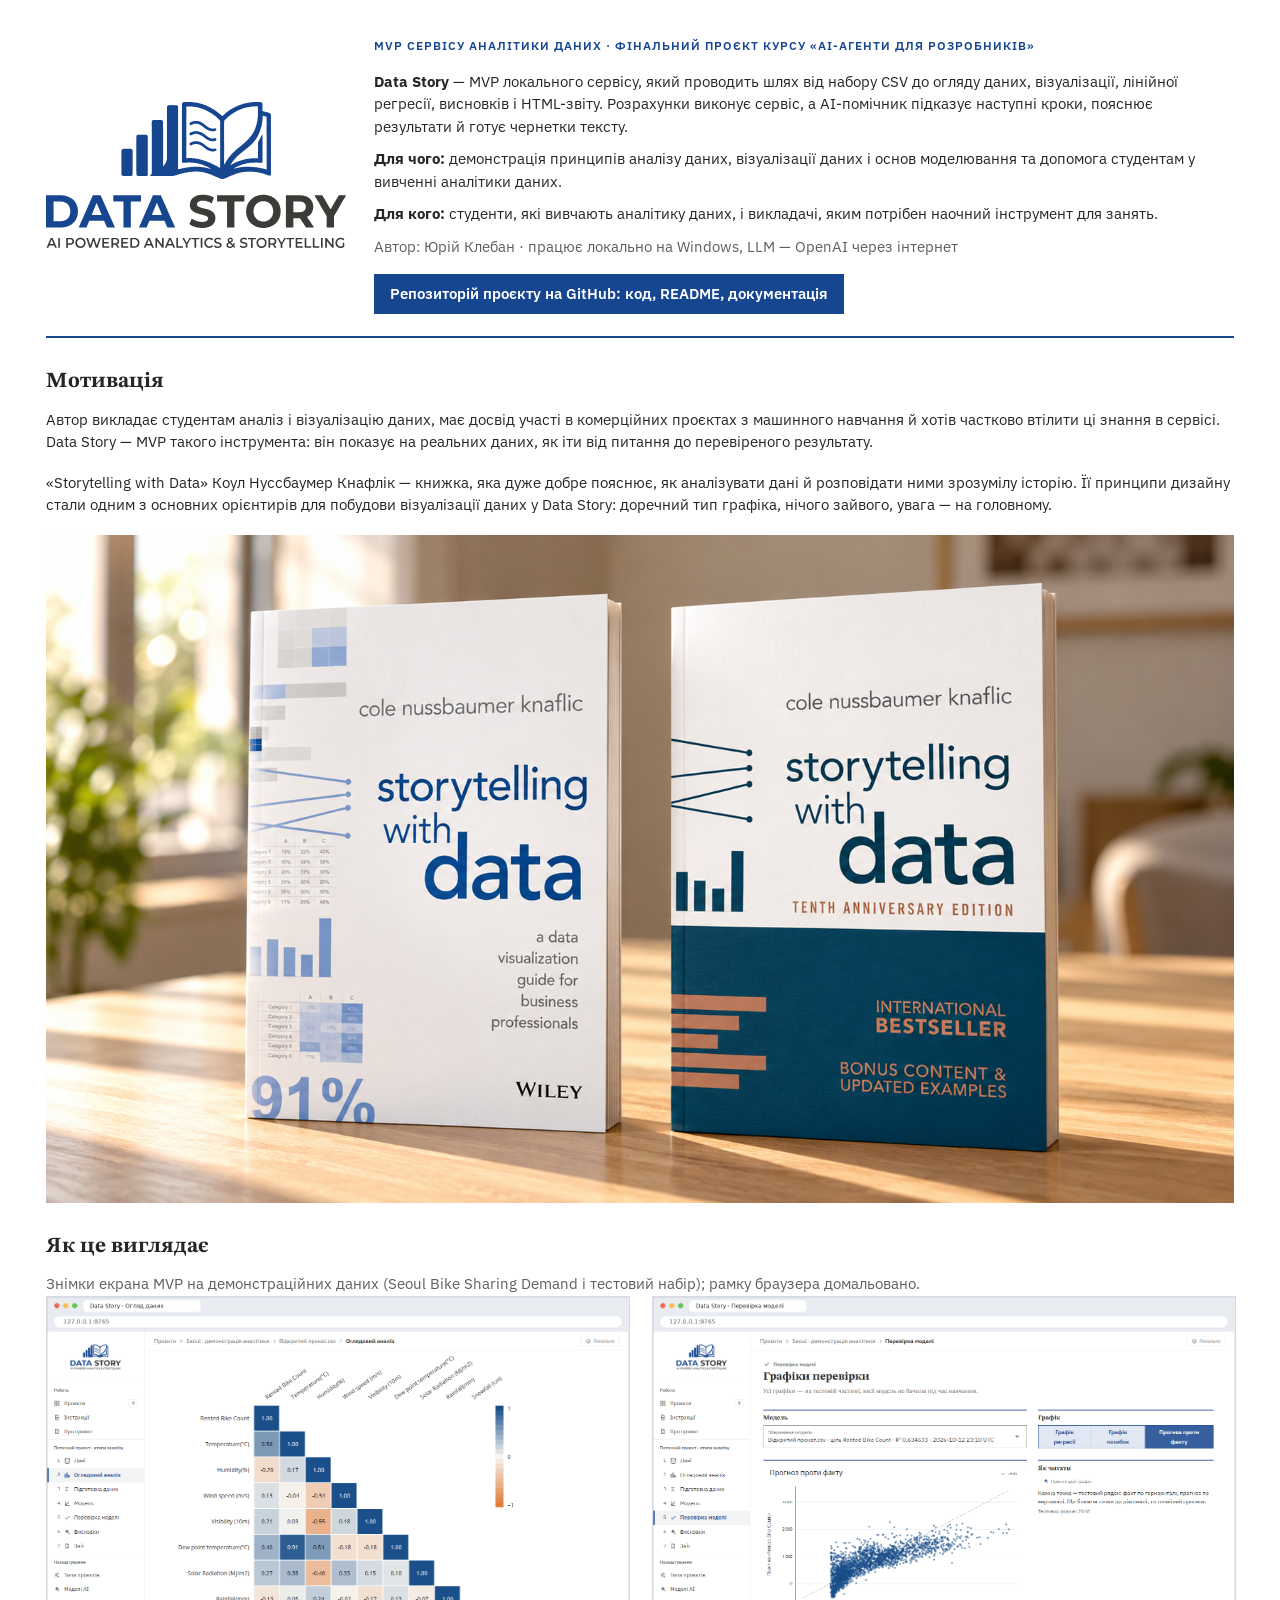
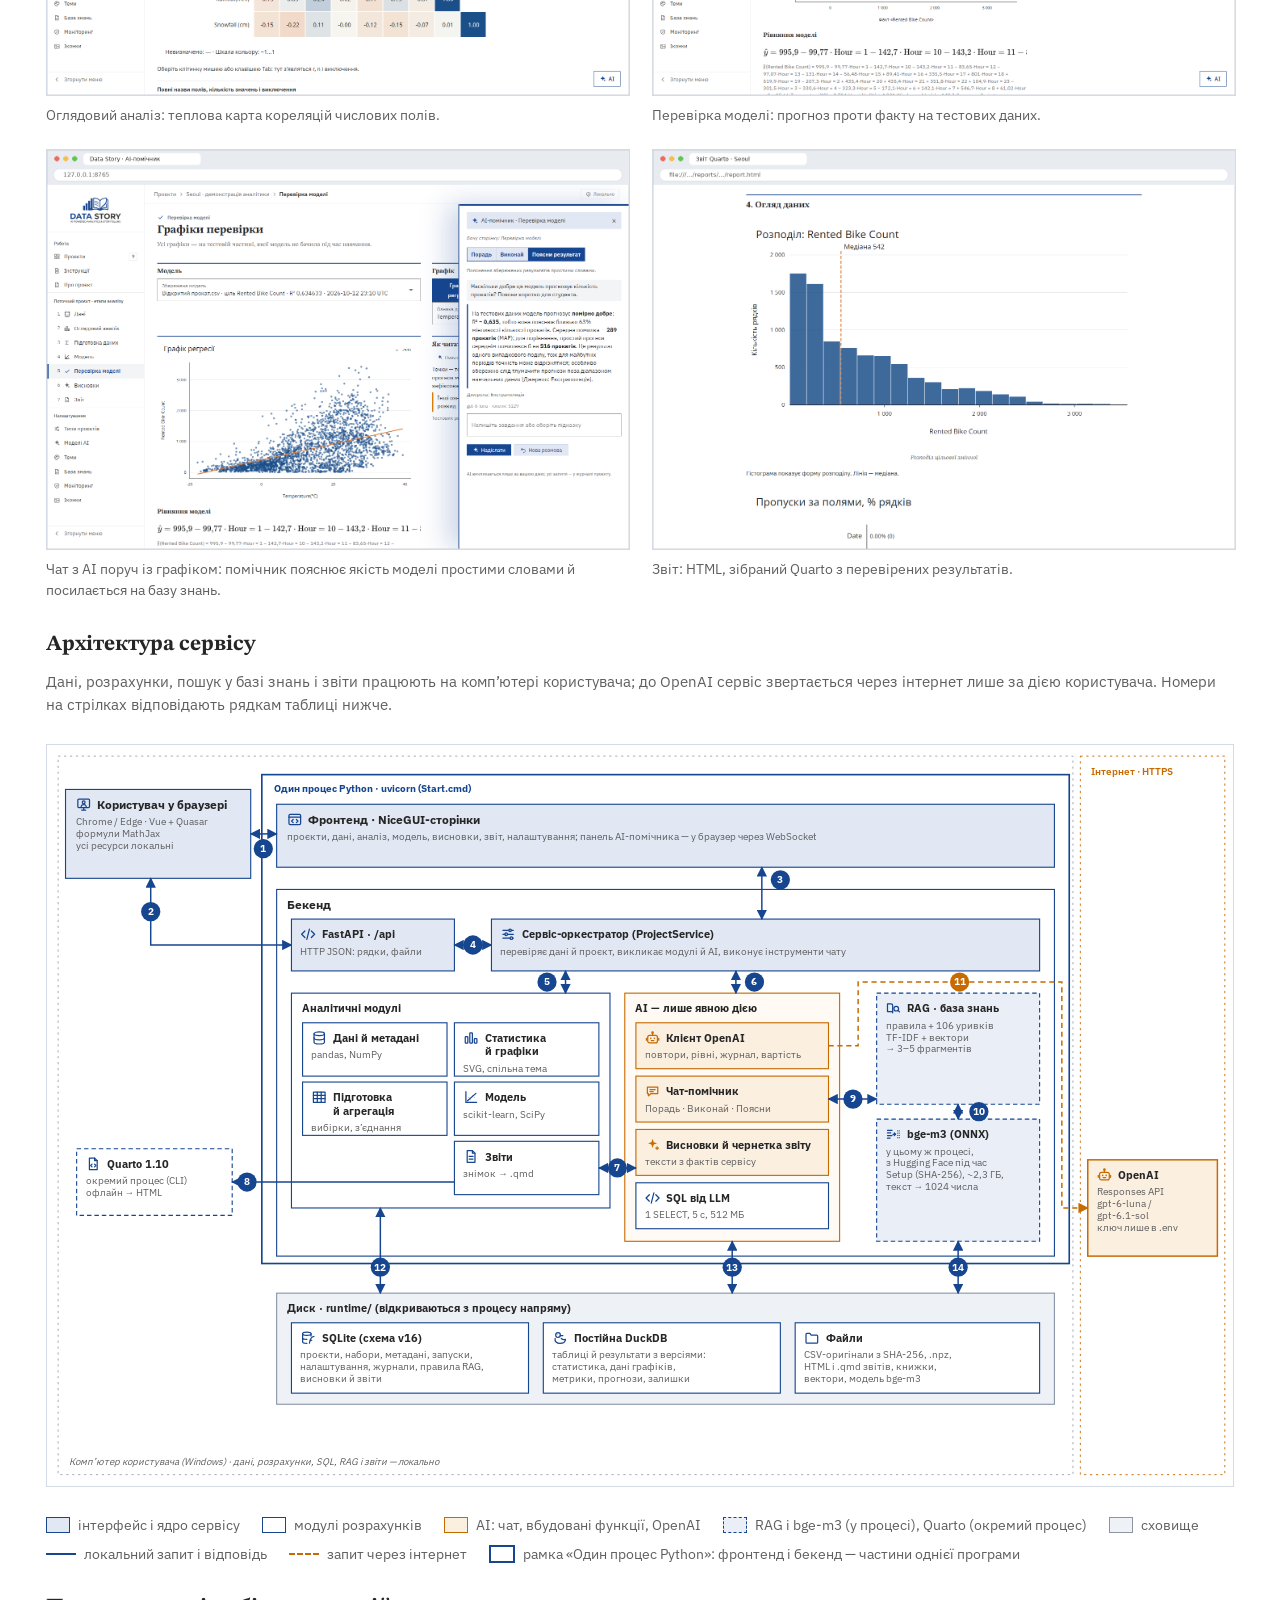
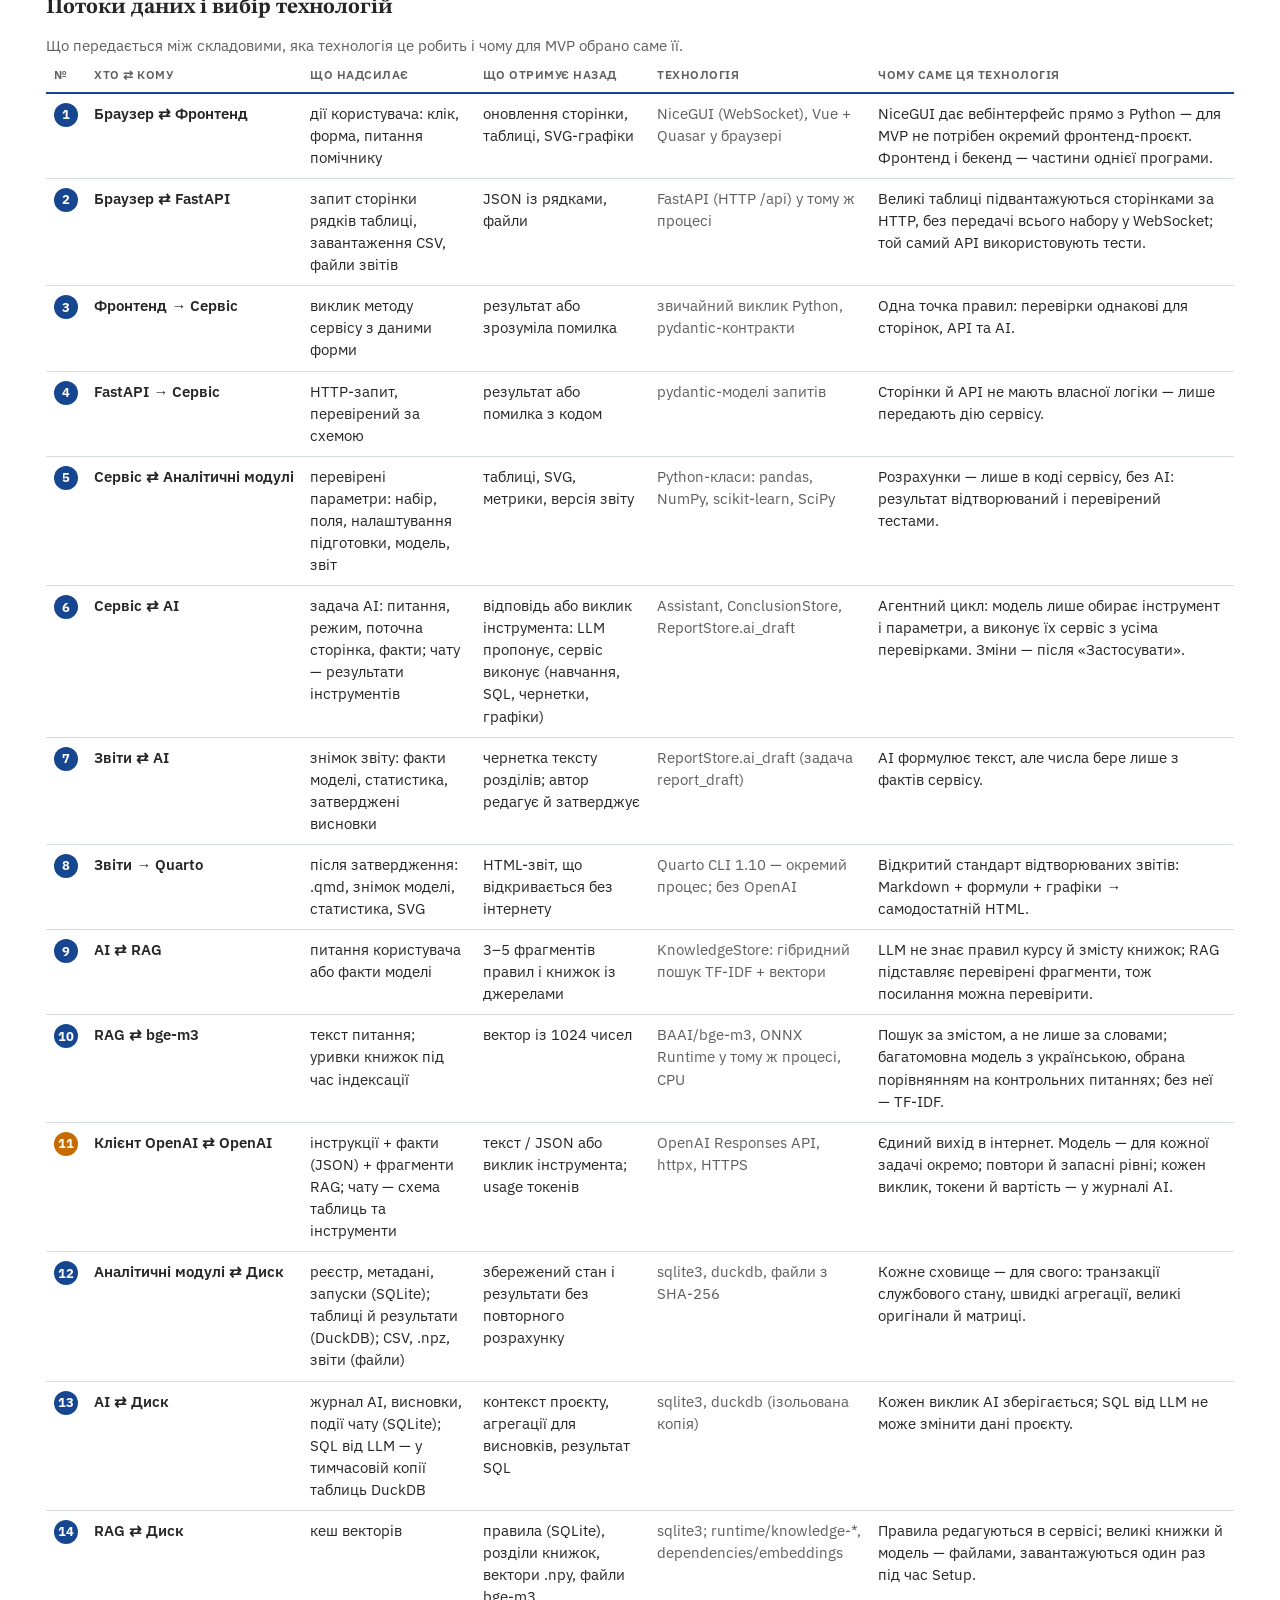
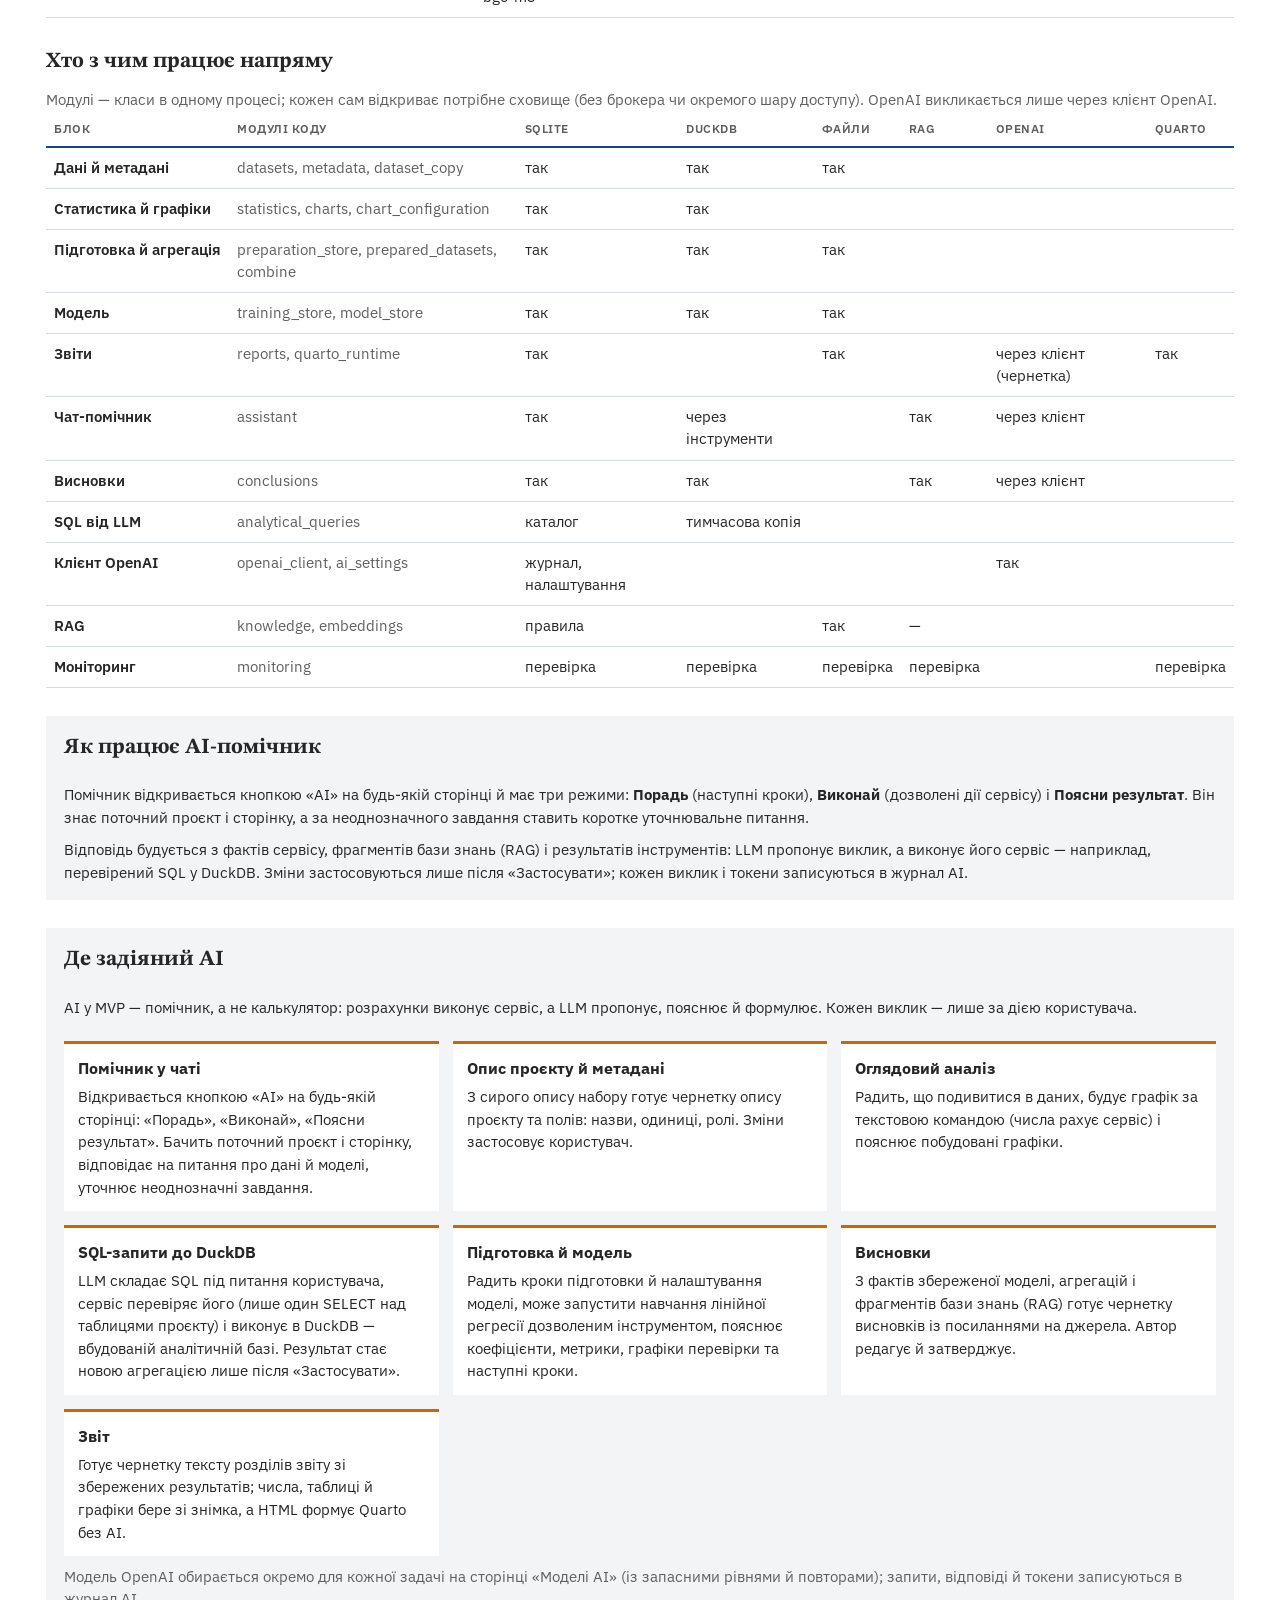
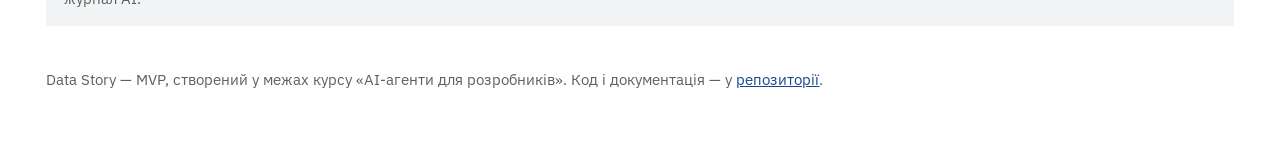
==== commit 3ff061ff: "architecture picture updated" ====
--- a/docs/index.html
+++ b/docs/index.html
@@ -45,6 +45,9 @@
 .bt { font-size:16px; font-weight:700; } .btm { font-size:14.5px; font-weight:700; } .blm { font-size:12px; fill:var(--ink2) !important; } .bl { font-size:13px; fill:var(--ink2) !important; }
 .srv { fill:none; stroke:var(--primary); stroke-width:2.5; }
 .srvl { font-size:14px; font-weight:600; fill:var(--primary) !important; }
+.proc { fill:none; stroke:var(--primary); stroke-width:2.2; }
+.procl { font-size:14px; font-weight:700; fill:var(--primary) !important; }
+.zone.zo { stroke:var(--ai); }
 .zone { fill:none; stroke:#9aa4b2; stroke-width:1.2; stroke-dasharray:3 5; }
 .zl { font-size:13px; fill:var(--ink2) !important; font-style:italic; } .zlo { font-size:13px; font-weight:600; fill:var(--ai) !important; }
 .ln { fill:none; stroke:var(--primary); stroke-width:2; } .ln.ai { stroke:var(--ai); stroke-dasharray:7 5; }
@@ -126,33 +129,41 @@
   <h2 id="arch-title">Архітектура сервісу</h2>
   <p class="lead">Дані, розрахунки, пошук у базі знань і звіти працюють на комп’ютері користувача; до OpenAI сервіс звертається через інтернет лише за дією користувача. Номери на стрілках відповідають рядкам таблиці нижче.</p>
 </section>
-<div class="figure"><svg viewBox="0 0 1600 960" role="img" aria-labelledby="t d" xmlns="http://www.w3.org/2000/svg">
+<div class="figure"><svg viewBox="0 0 1600 1000" role="img" aria-labelledby="t d" xmlns="http://www.w3.org/2000/svg">
 <title id="t">Архітектура Data Story</title>
-<desc id="d">Браузер → інтерфейс → сервіс-оркестратор. Аналітичні модулі через шину даних пишуть і читають DuckDB та файли; сервіс веде службовий стан у SQLite. Звіти отримують чернетку від вбудованих AI-функцій і після затвердження передаються в Quarto. Чат і вбудовані AI-функції через спільну шину звертаються до RAG (з моделлю bge-m3, файли якої лежать локально), до OpenAI через інтернет і через сервіс до SQLite (контекст, журнал AI, чернетки); SQL від LLM виконується в DuckDB після перевірки. Стрілки 1–12 — потоки даних.</desc>
+<desc id="d">Увесь сервіс — один процес Python (uvicorn), логічно поділений на фронтенд (сторінки NiceGUI) і бекенд (FastAPI, сервіс-оркестратор, аналітичні модулі, AI, RAG з bge-m3). Браузер працює з фронтендом через WebSocket і з FastAPI через HTTP. Сервіс викликає аналітичні модулі й AI; чат повертає виклики інструментів, які виконує сервіс. Модулі, AI і RAG самі відкривають SQLite, DuckDB і файли на диску. Звіти передаються в окремий процес Quarto; до OpenAI звертається лише клієнт OpenAI через інтернет. Точні зв’язки — у таблиці «модуль × сховище».</desc>
 <defs>
 <marker id="ae" viewBox="0 0 10 10" refX="9" refY="5" markerWidth="7" markerHeight="7" orient="auto"><path d="M0 0 L10 5 L0 10 z" class="mh"/></marker>
 <marker id="as" viewBox="0 0 10 10" refX="1" refY="5" markerWidth="7" markerHeight="7" orient="auto"><path d="M10 0 L0 5 L10 10 z" class="mh"/></marker>
 <marker id="aeo" viewBox="0 0 10 10" refX="9" refY="5" markerWidth="7" markerHeight="7" orient="auto"><path d="M0 0 L10 5 L0 10 z" class="mho"/></marker>
 <marker id="aso" viewBox="0 0 10 10" refX="1" refY="5" markerWidth="7" markerHeight="7" orient="auto"><path d="M10 0 L0 5 L10 10 z" class="mho"/></marker>
 </defs>
-<path class="zone" d="M15 15 H1210 V205 H1590 V945 H15 Z"/><text class="zl" x="30" y="932">Комп’ютер користувача (Windows) · розрахунки, дані, SQL, RAG і звіти — локально</text><text class="zlo" x="1230" y="36">Інтернет · HTTPS</text><rect class="b user" x="30" y="45" width="240" height="120"/><g class="ic" transform="translate(44 55) scale(.875)"><rect x="3" y="3.5" width="18" height="13" rx="1.5"/><circle cx="12" cy="8.5" r="2.2"/><path d="M8 15c.4-2 2-3 4-3s3.6 1 4 3M9 20.5h6M12 16.5v4"/></g><text class="bt" x="73" y="71">Користувач у браузері</text><text class="bl" x="44" y="93">Chrome / Edge · Vue + Quasar</text><text class="bl" x="44" y="109">формули MathJax</text><text class="bl" x="44" y="125">усі ресурси локальні</text><rect class="b core" x="325" y="60" width="850" height="75"/><g class="ic" transform="translate(339 70) scale(.875)"><rect x="3" y="4" width="18" height="16" rx="2"/><path d="M3 8.5h18M9.5 12l-2.5 2.5 2.5 2.5M14.5 12l2.5 2.5-2.5 2.5"/></g><text class="bt" x="368" y="86">Інтерфейс і API</text><text class="bl" x="339" y="108">NiceGUI 3 (сторінки) + FastAPI (HTTP /api, JSON) на uvicorn</text><rect class="b core" x="325" y="170" width="850" height="65"/><g class="ic" transform="translate(339 180) scale(.875)"><path d="M4 6h9M17 6h3M4 12h3M11 12h9M4 18h11M19 18h1"/><circle cx="15" cy="6" r="2"/><circle cx="9" cy="12" r="2"/><circle cx="17" cy="18" r="2"/></g><text class="bt" x="368" y="196">Сервіс-оркестратор (ProjectService)</text><text class="bl" x="339" y="218">перевіряє дані й поточний проєкт, викликає модулі, пише журнал; спільний для сторінок, чату й API</text><rect class="b grp" x="325" y="275" width="530" height="270"/><text class="bt" x="339" y="301">Аналітичні модулі</text><rect class="b mod" x="340" y="315" width="155" height="80"/><g class="ic" transform="translate(352 325) scale(.875)"><ellipse cx="12" cy="5.5" rx="8" ry="2.8"/><path d="M4 5.5v13c0 1.5 3.6 2.8 8 2.8s8-1.3 8-2.8v-13"/><path d="M4 12c0 1.5 3.6 2.8 8 2.8s8-1.3 8-2.8"/></g><text class="btm" x="381" y="341">Дані й</text><text class="btm" x="381" y="359">статистика</text><text class="bl" x="352" y="381">pandas, NumPy</text><rect class="b mod" x="513" y="315" width="155" height="80"/><g class="ic" transform="translate(525 325) scale(.875)"><rect x="3" y="10" width="4" height="10" rx="1"/><rect x="10" y="4" width="4" height="16" rx="1"/><rect x="17" y="13" width="4" height="7" rx="1"/></g><text class="btm" x="554" y="341">Графіки</text><text class="bl" x="525" y="363">SVG, спільна тема</text><rect class="b mod" x="686" y="315" width="155" height="80"/><g class="ic" transform="translate(698 325) scale(.875)"><rect x="3" y="4" width="18" height="16"/><path d="M3 9h18M3 14h18M9 4v16M15 4v16"/></g><text class="btm" x="727" y="341">Підготовка</text><text class="btm" x="727" y="359">й агрегація</text><text class="bl" x="698" y="381">вибірки, з’єднання</text><rect class="b mod" x="340" y="445" width="155" height="80"/><g class="ic" transform="translate(352 455) scale(.875)"><path d="M4 3.5V20h16.5"/><path d="M6.5 17.5L19.5 6"/><circle cx="8.5" cy="12.5" r=".55" fill="black"/><circle cx="11.5" cy="16" r=".55" fill="black"/><circle cx="14.5" cy="9" r=".55" fill="black"/><circle cx="17.5" cy="12.5" r=".55" fill="black"/></g><text class="btm" x="381" y="471">Модель</text><text class="bl" x="352" y="493">scikit-learn, SciPy</text><rect class="b mod" x="686" y="445" width="155" height="80"/><g class="ic" transform="translate(698 455) scale(.875)"><path d="M6 3h8l4 4v14H6z"/><path d="M14 3v4h4M9 12h6M9 16h6"/></g><text class="btm" x="727" y="471">Звіти</text><text class="bl" x="698" y="493">знімок → .qmd</text><text class="busl" x="426" y="414">шина даних</text><rect class="b grp ai" x="885" y="275" width="290" height="345"/><text class="bt" x="899" y="301">AI — лише явною дією</text><rect class="b mod modai" x="900" y="312" width="260" height="75"/><g class="ic o" transform="translate(912 322) scale(.875)"><path d="M4 5.5h16v10H10l-4.5 3.5v-3.5H4z"/><path d="M8 9.5h8M8 12.5h5"/></g><text class="btm" x="941" y="338">Чат-помічник</text><text class="bl" x="912" y="360">Порадь · Виконай · Поясни</text><rect class="b mod modai" x="900" y="445" width="260" height="80"/><g class="ic o" transform="translate(912 455) scale(.875)"><path d="M12 3l1.8 5.2L19 10l-5.2 1.8L12 17l-1.8-5.2L5 10l5.2-1.8z" fill="black"/><path d="M19 15.5v4M17 17.5h4"/></g><text class="btm" x="941" y="471">Вбудовані AI-функції</text><text class="bl" x="912" y="493">пояснення, висновки,</text><text class="bl" x="912" y="509">чернетка звіту</text><rect class="b mod" x="900" y="540" width="260" height="70"/><g class="ic" transform="translate(912 550) scale(.875)"><path d="M7 7l-5 5 5 5M17 7l5 5-5 5M14 4l-4 16"/></g><text class="btm" x="941" y="566">SQL від LLM</text><text class="bl" x="912" y="588">перевірка: 1 SELECT, 5 с, 512 МБ</text><rect class="b rep" x="686" y="570" width="155" height="62"/><g class="ic" transform="translate(698 580) scale(.875)"><path d="M6 3h8l4 4v14H6z"/><path d="M14 3v4h4M10 12.5l-2 2 2 2M14 12.5l2 2-2 2"/></g><text class="btm" x="727" y="596">Quarto 1.10</text><text class="bl" x="698" y="618">офлайн → HTML</text><rect class="b store grp2" x="325" y="650" width="850" height="215"/><text class="bt" x="339" y="676">Сховища · runtime/</text><rect class="b" x="340" y="690" width="240" height="110"/><g class="ic" transform="translate(352 700) scale(.875)"><path d="M3 6.5A1.5 1.5 0 0 1 4.5 5H9l2 2.5h8.5A1.5 1.5 0 0 1 21 9v9.5a1.5 1.5 0 0 1-1.5 1.5h-15A1.5 1.5 0 0 1 3 18.5z"/></g><text class="btm" x="381" y="716">Файли</text><text class="bl" x="352" y="738">CSV-оригінали з SHA-256, .npz,</text><text class="bl" x="352" y="754">HTML звітів, книжки й вектори,</text><text class="bl" x="352" y="770">файли моделі bge-m3</text><rect class="b" x="595" y="690" width="250" height="110"/><g class="ic" transform="translate(607 700) scale(.875)"><circle cx="9" cy="7.5" r="3.6"/><path d="M12.4 8.3h4.1"/><circle cx="8.4" cy="6.8" r=".5" fill="black"/><path d="M4.5 12.5c-1 4.5 2.5 8 7.5 8s8.5-2.5 8.5-6.5c-2.2 1.2-4.5.6-6.5-1.2"/></g><text class="btm" x="636" y="716">Постійна DuckDB</text><text class="bl" x="607" y="738">набори й результати з версіями:</text><text class="bl" x="607" y="754">статистика, дані графіків,</text><text class="bl" x="607" y="770">метрики, прогнози, залишки</text><rect class="b" x="900" y="690" width="260" height="110"/><g class="ic" transform="translate(912 700) scale(.875)"><ellipse cx="10" cy="5.5" rx="6.5" ry="2.4"/><path d="M3.5 5.5v12.5c0 1.3 2.9 2.4 6.5 2.4M16.5 5.5v3.5M3.5 11.8c0 1.3 2.9 2.4 6.5 2.4"/><path d="M21 9.5c-3.5.5-6 3.5-7 10.5M14.6 16.5l3-1"/></g><text class="btm" x="941" y="716">SQLite (схема v16)</text><text class="bl" x="912" y="738">проєкти, метадані, налаштування,</text><text class="bl" x="912" y="754">журнали подій і AI, правила RAG,</text><text class="bl" x="912" y="770">тексти висновків і звітів</text><rect class="b llm" x="1230" y="50" width="340" height="115"/><g class="ic o" transform="translate(1244 60) scale(.875)"><rect x="4.5" y="8" width="15" height="11.5" rx="3"/><path d="M12 8V4.8M10 16h4M2.5 12.5v3M21.5 12.5v3"/><circle cx="12" cy="3.8" r="1.1"/><circle cx="9.3" cy="12.6" r="1.2" fill="black"/><circle cx="14.7" cy="12.6" r="1.2" fill="black"/></g><text class="bt" x="1273" y="76">LLM · OpenAI Responses API</text><text class="bl" x="1244" y="98">gpt-6-luna / gpt-6.1-sol</text><text class="bl" x="1244" y="114">ключ лише в .env · через інтернет</text><rect class="b rag" x="1230" y="290" width="340" height="120"/><g class="ic" transform="translate(1244 300) scale(.875)"><path d="M3 5h5.5A2.5 2.5 0 0 1 11 7.5V19a2 2 0 0 0-2-2H3z"/><circle cx="16.5" cy="12.5" r="3.6"/><path d="M19.2 15.2l2.3 2.3"/></g><text class="bt" x="1273" y="316">RAG · база знань</text><text class="bl" x="1244" y="338">правила (SQLite) + 106 уривків книжок</text><text class="bl" x="1244" y="354">гібридний пошук: TF-IDF + вектори</text><text class="bl" x="1244" y="370">→ 3–5 фрагментів із джерелами</text><rect class="b rag" x="1230" y="460" width="340" height="125"/><g class="ic" transform="translate(1244 470) scale(.875)"><path d="M3 6h7M3 10h5M3 14h7M3 18h4M11.5 12h3.5M13.5 10l2 2-2 2"/><rect x="18" y="6" width="1.6" height="1.6" fill="black"/><rect x="18" y="9.5" width="1.6" height="1.6" fill="black"/><rect x="18" y="13" width="1.6" height="1.6" fill="black"/><rect x="18" y="16.5" width="1.6" height="1.6" fill="black"/><rect x="20.4" y="6" width="1.6" height="1.6" fill="black"/><rect x="20.4" y="9.5" width="1.6" height="1.6" fill="black"/><rect x="20.4" y="13" width="1.6" height="1.6" fill="black"/><rect x="20.4" y="16.5" width="1.6" height="1.6" fill="black"/></g><text class="bt" x="1273" y="486">Модель embeddings BAAI/bge-m3</text><text class="bl" x="1244" y="508">завантажена з Hugging Face (Setup, SHA-256)</text><text class="bl" x="1244" y="524">ONNX Runtime, локально, ~2,3 ГБ</text><text class="bl" x="1244" y="540">текст → вектор із 1024 чисел</text><path class="ln" d="M270 97 H325" marker-start="url(#as)" marker-end="url(#ae)"/><circle class="bd" cx="297" cy="97" r="13"/><text class="bn" x="297" y="101.5">1</text><path class="ln" d="M750 135 V170" marker-start="url(#as)" marker-end="url(#ae)"/><circle class="bd" cx="750" cy="152" r="13"/><text class="bn" x="750" y="156.5">2</text><path class="ln" d="M325 202 H300 V840 H1030 V800" marker-start="url(#as)" marker-end="url(#ae)"/><circle class="bd" cx="300" cy="470" r="13"/><text class="bn" x="300" y="474.5">3</text><path class="bus2" d="M417 395 V445 M590 395 V420 M763 395 V445 M417 420 H763"/><circle class="jn" cx="417" cy="420" r="3.5"/><circle class="jn" cx="504" cy="420" r="3.5"/><circle class="jn" cx="590" cy="420" r="3.5"/><circle class="jn" cx="620" cy="420" r="3.5"/><circle class="jn" cx="763" cy="420" r="3.5"/><path class="ln" d="M504 420 V690" marker-end="url(#ae)"/><circle class="bd" cx="504" cy="615" r="13"/><text class="bn" x="504" y="619.5">4</text><path class="ln" d="M620 420 V690" marker-end="url(#ae)"/><circle class="bd" cx="620" cy="615" r="13"/><text class="bn" x="620" y="619.5">4</text><path class="ln" d="M841 485 H900" marker-start="url(#as)" marker-end="url(#ae)"/><circle class="bd" cx="870" cy="485" r="13"/><text class="bn" x="870" y="489.5">5</text><path class="ln" d="M763 525 V570" marker-end="url(#ae)"/><circle class="bd" cx="790" cy="552" r="13"/><text class="bn" x="790" y="556.5">6</text><path class="bus2" d="M1160 350 H1195 V485 M1160 485 H1195"/><circle class="jn" cx="1195" cy="350" r="3.5"/><circle class="jn" cx="1195" cy="380" r="3.5"/><circle class="jn" cx="1195" cy="485" r="3.5"/><path class="ln" d="M1195 380 H1230" marker-end="url(#ae)"/><circle class="bd" cx="1212" cy="362" r="13"/><text class="bn" x="1212" y="366.5">7</text><path class="ln" d="M1400 410 V460" marker-start="url(#as)" marker-end="url(#ae)"/><circle class="bd" cx="1400" cy="435" r="13"/><text class="bn" x="1400" y="439.5">8</text><path class="ln" d="M920 610 V641 H820 V690" marker-start="url(#as)" marker-end="url(#ae)"/><circle class="bd" cx="870" cy="641" r="13"/><text class="bn" x="870" y="645.5">9</text><path class="ln ai" d="M1195 350 V108 H1230" marker-end="url(#aeo)"/><circle class="bd bdo" cx="1195" cy="230" r="13"/><text class="bn" x="1195" y="234.5">10</text><path class="ln" d="M1400 585 V895 H460 V848 a8 8 0 0 1 0 -16 V800" marker-start="url(#as)" marker-end="url(#ae)"/><circle class="bd" cx="1400" cy="740" r="13"/><text class="bn" x="1400" y="744.5">11</text><path class="ln" d="M1195 485 V745 H1160" marker-end="url(#ae)"/><circle class="bd" cx="1195" cy="640" r="13"/><text class="bn" x="1195" y="644.5">12</text>
+<path class="zone" d="M15 15 H1385 V985 H15 Z"/><text class="zl" x="30" y="972">Комп’ютер користувача (Windows) · дані, розрахунки, SQL, RAG і звіти — локально</text><path class="zone zo" d="M1395 15 H1590 V985 H1395 Z"/><text class="zlo" x="1410" y="40">Інтернет · HTTPS</text><rect class="b user" x="25" y="60" width="250" height="120"/><g class="ic" transform="translate(39 70) scale(.875)"><rect x="3" y="3.5" width="18" height="13" rx="1.5"/><circle cx="12" cy="8.5" r="2.2"/><path d="M8 15c.4-2 2-3 4-3s3.6 1 4 3M9 20.5h6M12 16.5v4"/></g><text class="bt" x="68" y="86">Користувач у браузері</text><text class="bl" x="39" y="108">Chrome / Edge · Vue + Quasar</text><text class="bl" x="39" y="124">формули MathJax</text><text class="bl" x="39" y="140">усі ресурси локальні</text><rect class="proc" x="290" y="40" width="1090" height="660"/><text class="procl" x="306" y="64">Один процес Python · uvicorn (Start.cmd)</text><rect class="b core" x="310" y="80" width="1050" height="85"/><g class="ic" transform="translate(324 90) scale(.875)"><rect x="3" y="4" width="18" height="16" rx="2"/><path d="M3 8.5h18M9.5 12l-2.5 2.5 2.5 2.5M14.5 12l2.5 2.5-2.5 2.5"/></g><text class="bt" x="353" y="106">Фронтенд · NiceGUI-сторінки</text><text class="bl" x="324" y="128">проєкти, дані, аналіз, модель, висновки, звіт, налаштування; панель AI-помічника — у браузер через WebSocket</text><rect class="b grp" x="310" y="195" width="1050" height="495"/><text class="bt" x="324" y="221">Бекенд</text><rect class="b core" x="330" y="235" width="220" height="70"/><g class="ic" transform="translate(342 245) scale(.875)"><path d="M7 7l-5 5 5 5M17 7l5 5-5 5M14 4l-4 16"/></g><text class="btm" x="371" y="261">FastAPI · /api</text><text class="bl" x="342" y="283">HTTP JSON: рядки, файли</text><rect class="b core" x="600" y="235" width="740" height="70"/><g class="ic" transform="translate(612 245) scale(.875)"><path d="M4 6h9M17 6h3M4 12h3M11 12h9M4 18h11M19 18h1"/><circle cx="15" cy="6" r="2"/><circle cx="9" cy="12" r="2"/><circle cx="17" cy="18" r="2"/></g><text class="btm" x="641" y="261">Сервіс-оркестратор (ProjectService)</text><text class="bl" x="612" y="283">перевіряє дані й проєкт, викликає модулі й AI, виконує інструменти чату</text><rect class="b grp" x="330" y="335" width="430" height="290"/><text class="btm" x="344" y="361">Аналітичні модулі</text><rect class="b mod" x="345" y="375" width="195" height="72"/><g class="ic" transform="translate(357 385) scale(.875)"><ellipse cx="12" cy="5.5" rx="8" ry="2.8"/><path d="M4 5.5v13c0 1.5 3.6 2.8 8 2.8s8-1.3 8-2.8v-13"/><path d="M4 12c0 1.5 3.6 2.8 8 2.8s8-1.3 8-2.8"/></g><text class="btm" x="386" y="401">Дані й метадані</text><text class="bl" x="357" y="423">pandas, NumPy</text><rect class="b mod" x="550" y="375" width="195" height="72"/><g class="ic" transform="translate(562 385) scale(.875)"><rect x="3" y="10" width="4" height="10" rx="1"/><rect x="10" y="4" width="4" height="16" rx="1"/><rect x="17" y="13" width="4" height="7" rx="1"/></g><text class="btm" x="591" y="401">Статистика</text><text class="btm" x="591" y="419">й графіки</text><text class="bl" x="562" y="441">SVG, спільна тема</text><rect class="b mod" x="345" y="455" width="195" height="72"/><g class="ic" transform="translate(357 465) scale(.875)"><rect x="3" y="4" width="18" height="16"/><path d="M3 9h18M3 14h18M9 4v16M15 4v16"/></g><text class="btm" x="386" y="481">Підготовка</text><text class="btm" x="386" y="499">й агрегація</text><text class="bl" x="357" y="521">вибірки, з’єднання</text><rect class="b mod" x="550" y="455" width="195" height="72"/><g class="ic" transform="translate(562 465) scale(.875)"><path d="M4 3.5V20h16.5"/><path d="M6.5 17.5L19.5 6"/><circle cx="8.5" cy="12.5" r=".55" fill="black"/><circle cx="11.5" cy="16" r=".55" fill="black"/><circle cx="14.5" cy="9" r=".55" fill="black"/><circle cx="17.5" cy="12.5" r=".55" fill="black"/></g><text class="btm" x="591" y="481">Модель</text><text class="bl" x="562" y="503">scikit-learn, SciPy</text><rect class="b mod" x="550" y="535" width="195" height="72"/><g class="ic" transform="translate(562 545) scale(.875)"><path d="M6 3h8l4 4v14H6z"/><path d="M14 3v4h4M9 12h6M9 16h6"/></g><text class="btm" x="591" y="561">Звіти</text><text class="bl" x="562" y="583">знімок → .qmd</text><rect class="b grp ai" x="780" y="335" width="290" height="335"/><text class="btm" x="794" y="361">AI — лише явною дією</text><rect class="b mod modai" x="795" y="447" width="260" height="62"/><g class="ic o" transform="translate(807 457) scale(.875)"><path d="M4 5.5h16v10H10l-4.5 3.5v-3.5H4z"/><path d="M8 9.5h8M8 12.5h5"/></g><text class="btm" x="836" y="473">Чат-помічник</text><text class="bl" x="807" y="495">Порадь · Виконай · Поясни</text><rect class="b mod modai" x="795" y="519" width="260" height="62"/><g class="ic o" transform="translate(807 529) scale(.875)"><path d="M12 3l1.8 5.2L19 10l-5.2 1.8L12 17l-1.8-5.2L5 10l5.2-1.8z" fill="black"/><path d="M19 15.5v4M17 17.5h4"/></g><text class="btm" x="836" y="545">Висновки й чернетка звіту</text><text class="bl" x="807" y="567">тексти з фактів сервісу</text><rect class="b mod" x="795" y="591" width="260" height="62"/><g class="ic" transform="translate(807 601) scale(.875)"><path d="M7 7l-5 5 5 5M17 7l5 5-5 5M14 4l-4 16"/></g><text class="btm" x="836" y="617">SQL від LLM</text><text class="bl" x="807" y="639">1 SELECT, 5 с, 512 МБ</text><rect class="b mod modai" x="795" y="375" width="260" height="62"/><g class="ic o" transform="translate(807 385) scale(.875)"><rect x="4.5" y="8" width="15" height="11.5" rx="3"/><path d="M12 8V4.8M10 16h4M2.5 12.5v3M21.5 12.5v3"/><circle cx="12" cy="3.8" r="1.1"/><circle cx="9.3" cy="12.6" r="1.2" fill="black"/><circle cx="14.7" cy="12.6" r="1.2" fill="black"/></g><text class="btm" x="836" y="401">Клієнт OpenAI</text><text class="bl" x="807" y="423">повтори, рівні, журнал, вартість</text><rect class="b rag" x="1120" y="335" width="220" height="150"/><g class="ic" transform="translate(1132 345) scale(.875)"><path d="M3 5h5.5A2.5 2.5 0 0 1 11 7.5V19a2 2 0 0 0-2-2H3z"/><circle cx="16.5" cy="12.5" r="3.6"/><path d="M19.2 15.2l2.3 2.3"/></g><text class="btm" x="1161" y="361">RAG · база знань</text><text class="bl" x="1132" y="383">правила + 106 уривків</text><text class="bl" x="1132" y="399">TF-IDF + вектори</text><text class="bl" x="1132" y="415">→ 3–5 фрагментів</text><rect class="b rag" x="1120" y="505" width="220" height="165"/><g class="ic" transform="translate(1132 515) scale(.875)"><path d="M3 6h7M3 10h5M3 14h7M3 18h4M11.5 12h3.5M13.5 10l2 2-2 2"/><rect x="18" y="6" width="1.6" height="1.6" fill="black"/><rect x="18" y="9.5" width="1.6" height="1.6" fill="black"/><rect x="18" y="13" width="1.6" height="1.6" fill="black"/><rect x="18" y="16.5" width="1.6" height="1.6" fill="black"/><rect x="20.4" y="6" width="1.6" height="1.6" fill="black"/><rect x="20.4" y="9.5" width="1.6" height="1.6" fill="black"/><rect x="20.4" y="13" width="1.6" height="1.6" fill="black"/><rect x="20.4" y="16.5" width="1.6" height="1.6" fill="black"/></g><text class="btm" x="1161" y="531">bge-m3 (ONNX)</text><text class="bl" x="1132" y="553">у цьому ж процесі,</text><text class="bl" x="1132" y="569">з Hugging Face під час</text><text class="bl" x="1132" y="585">Setup (SHA-256), ~2,3 ГБ,</text><text class="bl" x="1132" y="601">текст → 1024 числа</text><rect class="b rep" x="40" y="545" width="210" height="90"/><g class="ic" transform="translate(52 555) scale(.875)"><path d="M6 3h8l4 4v14H6z"/><path d="M14 3v4h4M10 12.5l-2 2 2 2M14 12.5l2 2-2 2"/></g><text class="btm" x="81" y="571">Quarto 1.10</text><text class="bl" x="52" y="593">окремий процес (CLI)</text><text class="bl" x="52" y="609">офлайн → HTML</text><rect class="b store grp2" x="310" y="740" width="1050" height="150"/><text class="btm" x="324" y="766">Диск · runtime/ (відкриваються з процесу напряму)</text><rect class="b" x="330" y="780" width="320" height="95"/><g class="ic" transform="translate(342 790) scale(.875)"><ellipse cx="10" cy="5.5" rx="6.5" ry="2.4"/><path d="M3.5 5.5v12.5c0 1.3 2.9 2.4 6.5 2.4M16.5 5.5v3.5M3.5 11.8c0 1.3 2.9 2.4 6.5 2.4"/><path d="M21 9.5c-3.5.5-6 3.5-7 10.5M14.6 16.5l3-1"/></g><text class="btm" x="371" y="806">SQLite (схема v16)</text><text class="bl" x="342" y="828">проєкти, набори, метадані, запуски,</text><text class="bl" x="342" y="844">налаштування, журнали, правила RAG,</text><text class="bl" x="342" y="860">висновки й звіти</text><rect class="b" x="670" y="780" width="320" height="95"/><g class="ic" transform="translate(682 790) scale(.875)"><circle cx="9" cy="7.5" r="3.6"/><path d="M12.4 8.3h4.1"/><circle cx="8.4" cy="6.8" r=".5" fill="black"/><path d="M4.5 12.5c-1 4.5 2.5 8 7.5 8s8.5-2.5 8.5-6.5c-2.2 1.2-4.5.6-6.5-1.2"/></g><text class="btm" x="711" y="806">Постійна DuckDB</text><text class="bl" x="682" y="828">таблиці й результати з версіями:</text><text class="bl" x="682" y="844">статистика, дані графіків,</text><text class="bl" x="682" y="860">метрики, прогнози, залишки</text><rect class="b" x="1010" y="780" width="330" height="95"/><g class="ic" transform="translate(1022 790) scale(.875)"><path d="M3 6.5A1.5 1.5 0 0 1 4.5 5H9l2 2.5h8.5A1.5 1.5 0 0 1 21 9v9.5a1.5 1.5 0 0 1-1.5 1.5h-15A1.5 1.5 0 0 1 3 18.5z"/></g><text class="btm" x="1051" y="806">Файли</text><text class="bl" x="1022" y="828">CSV-оригінали з SHA-256, .npz,</text><text class="bl" x="1022" y="844">HTML і .qmd звітів, книжки,</text><text class="bl" x="1022" y="860">вектори, модель bge-m3</text><rect class="b llm" x="1405" y="560" width="175" height="130"/><g class="ic o" transform="translate(1417 570) scale(.875)"><rect x="4.5" y="8" width="15" height="11.5" rx="3"/><path d="M12 8V4.8M10 16h4M2.5 12.5v3M21.5 12.5v3"/><circle cx="12" cy="3.8" r="1.1"/><circle cx="9.3" cy="12.6" r="1.2" fill="black"/><circle cx="14.7" cy="12.6" r="1.2" fill="black"/></g><text class="btm" x="1446" y="586">OpenAI</text><text class="bl" x="1417" y="608">Responses API</text><text class="bl" x="1417" y="624">gpt-6-luna /</text><text class="bl" x="1417" y="640">gpt-6.1-sol</text><text class="bl" x="1417" y="656">ключ лише в .env</text><path class="ln" d="M275 120 H310" marker-start="url(#as)" marker-end="url(#ae)"/><circle class="bd" cx="292" cy="140" r="13"/><text class="bn" x="292" y="144.5">1</text><path class="ln" d="M140 180 V270 H330" marker-start="url(#as)" marker-end="url(#ae)"/><circle class="bd" cx="140" cy="225" r="13"/><text class="bn" x="140" y="229.5">2</text><path class="ln" d="M965 165 V235" marker-start="url(#as)" marker-end="url(#ae)"/><circle class="bd" cx="990" cy="182" r="13"/><text class="bn" x="990" y="186.5">3</text><path class="ln" d="M550 270 H600" marker-start="url(#as)" marker-end="url(#ae)"/><circle class="bd" cx="575" cy="270" r="13"/><text class="bn" x="575" y="274.5">4</text><path class="ln" d="M700 305 V335" marker-start="url(#as)" marker-end="url(#ae)"/><circle class="bd" cx="675" cy="320" r="13"/><text class="bn" x="675" y="324.5">5</text><path class="ln" d="M930 305 V335" marker-start="url(#as)" marker-end="url(#ae)"/><circle class="bd" cx="955" cy="320" r="13"/><text class="bn" x="955" y="324.5">6</text><path class="ln" d="M745 571 H795" marker-start="url(#as)" marker-end="url(#ae)"/><circle class="bd" cx="770" cy="571" r="13"/><text class="bn" x="770" y="575.5">7</text><path class="ln" d="M550 590 H250" marker-end="url(#ae)"/><circle class="bd" cx="270" cy="590" r="13"/><text class="bn" x="270" y="594.5">8</text><path class="ln" d="M1055 478 H1120" marker-start="url(#as)" marker-end="url(#ae)"/><circle class="bd" cx="1088" cy="478" r="13"/><text class="bn" x="1088" y="482.5">9</text><path class="ln" d="M1230 485 V505" marker-start="url(#as)" marker-end="url(#ae)"/><circle class="bd" cx="1258" cy="495" r="13"/><text class="bn" x="1258" y="499.5">10</text><path class="ln ai" d="M1055 406 H1095 V320 H1370 V625 H1405" marker-end="url(#aeo)"/><circle class="bd bdo" cx="1232" cy="320" r="13"/><text class="bn" x="1232" y="324.5">11</text><path class="ln" d="M450 625 V740" marker-start="url(#as)" marker-end="url(#ae)"/><circle class="bd" cx="450" cy="705" r="13"/><text class="bn" x="450" y="709.5">12</text><path class="ln" d="M925 670 V740" marker-start="url(#as)" marker-end="url(#ae)"/><circle class="bd" cx="925" cy="705" r="13"/><text class="bn" x="925" y="709.5">13</text><path class="ln" d="M1230 670 V740" marker-start="url(#as)" marker-end="url(#ae)"/><circle class="bd" cx="1230" cy="705" r="13"/><text class="bn" x="1230" y="709.5">14</text>
 </svg></div>
 <div class="legend">
   <span><i class="sw"></i>інтерфейс і ядро сервісу</span>
   <span><i class="sw c"></i>модулі розрахунків</span>
   <span><i class="sw l"></i>AI: чат, вбудовані функції, OpenAI</span>
-  <span><i class="sw r"></i>окремі локальні сервіси (RAG, bge-m3, Quarto)</span>
+  <span><i class="sw r"></i>RAG і bge-m3 (у процесі), Quarto (окремий процес)</span>
   <span><i class="sw s"></i>сховище</span>
   <span><i class="ln-s"></i>локальний запит і відповідь</span>
   <span><i class="ln-a"></i>запит через інтернет</span>
-  <span><i class="ln-b"></i>шина: кілька блоків користуються одним адресатом</span>
+  <span><i class="sw c" style="border-width:2.2px"></i>рамка «Один процес Python»: фронтенд і бекенд — частини однієї програми</span>
 </div>
 <section aria-labelledby="flows-title">
   <h2 id="flows-title">Потоки даних і вибір технологій</h2>
   <p class="lead">Що передається між складовими, яка технологія це робить і чому для MVP обрано саме її.</p>
   <div class="tablewrap"><table>
     <thead><tr><th>№</th><th>Хто ⇄ кому</th><th>Що надсилає</th><th>Що отримує назад</th><th>Технологія</th><th>Чому саме ця технологія</th></tr></thead>
-    <tbody><tr><td class="n"><span class="nb">1</span></td><td class="who">Браузер ⇄ Інтерфейс і API</td><td>дія користувача: клік, форма, файл CSV, питання помічнику</td><td>сторінка, таблиці, SVG-графіки, результат дії</td><td class="tech">NiceGUI (WebSocket), FastAPI (HTTP, JSON)</td><td class="why">NiceGUI дає повноцінний вебінтерфейс (Vue + Quasar) прямо з Python — для MVP не потрібен окремий фронтенд і окрема команда. FastAPI працює в тому ж процесі й автоматично перевіряє дані запитів, тож ті самі дії доступні сторінкам, чату й тестам.</td></tr><tr><td class="n"><span class="nb">2</span></td><td class="who">Інтерфейс ⇄ Сервіс</td><td>виклик сервісу з даними форми або HTTP-запиту</td><td>результат або зрозуміла помилка</td><td class="tech">pydantic-контракти; один ProjectService для сторінок, чату й API</td><td class="why">Одна точка правил: перевірки й журнал однакові для людини, API та AI. Це спрощує тестування MVP і не дає AI обійти обмеження.</td></tr><tr><td class="n"><span class="nb">3</span></td><td class="who">Сервіс ⇄ SQLite</td><td>службовий стан: проєкти, метадані, налаштування, журнал подій, тексти висновків і звітів</td><td>стан проєкту й журнали</td><td class="tech">SQLite v16</td><td class="why">SQLite — вбудована база в одному файлі: без сервера й налаштувань, з надійними транзакціями. Для локального MVP на одному комп’ютері цього достатньо.</td></tr><tr><td class="n"><span class="nb">4</span></td><td class="who">Аналітичні модулі ⇄ DuckDB і Файли</td><td>нові версії таблиць і результатів (статистика, дані графіків, метрики, прогнози, залишки); оригінали CSV, матриці вибірок .npz, HTML звітів</td><td>збережені таблиці й результати без повторного розрахунку; файли з перевіркою SHA-256</td><td class="tech">DuckDB 1.5 з ключами джерела, метаданих і параметрів; файли в runtime/</td><td class="why">DuckDB — вбудована аналітична (колонкова) база: швидкі групування, агрегації й з’єднання на SQL без окремого сервера. Результати зберігаються з версіями, тому після перезапуску їх не треба перераховувати; великі оригінали й матриці лишаються файлами.</td></tr><tr><td class="n"><span class="nb">5</span></td><td class="who">Звіти ⇄ Вбудовані AI-функції</td><td>знімок звіту: факти моделі, статистика, затверджені висновки</td><td>чернетка тексту звіту; автор редагує й затверджує</td><td class="tech">ReportStore.ai_draft — один виклик OpenAI (завдання report_draft)</td><td class="why">AI допомагає сформулювати текст, але числа бере лише з фактів сервісу. Остаточне рішення — за людиною: чернетку редагують і затверджують.</td></tr><tr><td class="n"><span class="nb">6</span></td><td class="who">Звіти → Quarto</td><td>після затвердження: Markdown звіту (.qmd), знімок моделі, статистика, SVG-графіки</td><td>HTML-звіт, що відкривається без інтернету</td><td class="tech">ReportStore.render; Quarto CLI 1.10, MathJax, шрифти сервісу; без OpenAI</td><td class="why">Quarto — відкритий стандарт відтворюваних звітів: Markdown + формули + графіки → самодостатній HTML. Джерело .qmd можна редагувати й перезібрати, а той самий інструмент у майбутньому дасть PDF, DOCX чи слайди.</td></tr><tr><td class="n"><span class="nb">7</span></td><td class="who">Чат і вбудовані AI ⇄ RAG</td><td>питання користувача або факти моделі</td><td>3–5 фрагментів правил і книжок із джерелом і сторінками</td><td class="tech">гібридний пошук TF-IDF + вектори, локально</td><td class="why">LLM не знає правил курсу й змісту обраних книжок. RAG підставляє перевірені фрагменти з джерелами, тож відповіді ближчі до методики, а посилання можна перевірити.</td></tr><tr><td class="n"><span class="nb">8</span></td><td class="who">RAG ⇄ bge-m3</td><td>текст питання; уривки книжок під час побудови індексу</td><td>вектор із 1024 чисел для порівняння схожості</td><td class="tech">BAAI/bge-m3 з Hugging Face, ONNX Runtime на CPU, ~2,3 ГБ</td><td class="why">Модель embeddings перетворює текст на вектор: близькі за змістом тексти мають близькі вектори, тому пошук іде за змістом, а не лише за словами. bge-m3 (ліцензія MIT) багатомовна, з українською; обрана порівнянням кількох моделей на контрольних питаннях. Завантажується один раз з Hugging Face під час Setup і далі працює офлайн; без неї — TF-IDF.</td></tr><tr><td class="n"><span class="nb">9</span></td><td class="who">SQL від LLM ⇄ DuckDB</td><td>SQL, який склала LLM; згадані таблиці проєкту копіюються в окрему тимчасову DuckDB</td><td>до 10 000 рядків і 2 МБ результату; новий набір — лише після «Застосувати»</td><td class="tech">перевірка: один SELECT, лише таблиці поточного проєкту; 512 МБ, 5 с</td><td class="why">LLM добре перекладає питання людською мовою в SQL, а виконує запит лише сервіс під обмеженнями. Користувач не пише SQL, а дані проєкту захищені від змін.</td></tr><tr><td class="n"><span class="nb o">10</span></td><td class="who">Чат і вбудовані AI ⇄ OpenAI</td><td>інструкції + факти (JSON) + фрагменти RAG; чату — ще схема таблиць і список інструментів</td><td>текст / JSON або виклик інструмента; інструмент і SQL виконує сервіс локально</td><td class="tech">OpenAI Responses API, httpx</td><td class="why">Сильні моделі з викликом інструментів і структурованими відповідями без власної інфраструктури моделей — оптимально для MVP. Модель обирається окремо для кожної задачі; кожен виклик і токени видно в журналі.</td></tr><tr><td class="n"><span class="nb">11</span></td><td class="who">RAG і bge-m3 ⇄ Файли</td><td>кеш векторів уривків</td><td>вибрані розділи книжок, кеш векторів .npy, файли моделі bge-m3 (ONNX)</td><td class="tech">runtime/knowledge-sources, knowledge-index, dependencies/embeddings</td><td class="why">Модель і книжки великі й не потрібні в базі даних: модель один раз завантажується з Hugging Face під час Setup з перевіркою SHA-256, а далі все працює офлайн.</td></tr><tr><td class="n"><span class="nb">12</span></td><td class="who">Чат і вбудовані AI ⇄ SQLite (через сервіс)</td><td>журнал AI (запити, відповіді, токени), чернетки, висновки, тексти звітів</td><td>контекст: проєкт, метадані, знімки моделей, запуски навчання, правила бази знань</td><td class="tech">сервіс читає й пише SQLite; прямого доступу LLM немає</td><td class="why">AI отримує лише потрібні факти проєкту, а кожен виклик і результат зберігаються й перевіряються. SQL від LLM виконується тільки в DuckDB, тому службовий стан захищений від змін.</td></tr></tbody>
+    <tbody><tr><td class="n"><span class="nb">1</span></td><td class="who">Браузер ⇄ Фронтенд</td><td>дії користувача: клік, форма, питання помічнику</td><td>оновлення сторінки, таблиці, SVG-графіки</td><td class="tech">NiceGUI (WebSocket), Vue + Quasar у браузері</td><td class="why">NiceGUI дає вебінтерфейс прямо з Python — для MVP не потрібен окремий фронтенд-проєкт. Фронтенд і бекенд — частини однієї програми.</td></tr><tr><td class="n"><span class="nb">2</span></td><td class="who">Браузер ⇄ FastAPI</td><td>запит сторінки рядків таблиці, завантаження CSV, файли звітів</td><td>JSON із рядками, файли</td><td class="tech">FastAPI (HTTP /api) у тому ж процесі</td><td class="why">Великі таблиці підвантажуються сторінками за HTTP, без передачі всього набору у WebSocket; той самий API використовують тести.</td></tr><tr><td class="n"><span class="nb">3</span></td><td class="who">Фронтенд → Сервіс</td><td>виклик методу сервісу з даними форми</td><td>результат або зрозуміла помилка</td><td class="tech">звичайний виклик Python, pydantic-контракти</td><td class="why">Одна точка правил: перевірки однакові для сторінок, API та AI.</td></tr><tr><td class="n"><span class="nb">4</span></td><td class="who">FastAPI → Сервіс</td><td>HTTP-запит, перевірений за схемою</td><td>результат або помилка з кодом</td><td class="tech">pydantic-моделі запитів</td><td class="why">Сторінки й API не мають власної логіки — лише передають дію сервісу.</td></tr><tr><td class="n"><span class="nb">5</span></td><td class="who">Сервіс ⇄ Аналітичні модулі</td><td>перевірені параметри: набір, поля, налаштування підготовки, модель, звіт</td><td>таблиці, SVG, метрики, версія звіту</td><td class="tech">Python-класи: pandas, NumPy, scikit-learn, SciPy</td><td class="why">Розрахунки — лише в коді сервісу, без AI: результат відтворюваний і перевірений тестами.</td></tr><tr><td class="n"><span class="nb">6</span></td><td class="who">Сервіс ⇄ AI</td><td>задача AI: питання, режим, поточна сторінка, факти; чату — результати інструментів</td><td>відповідь або виклик інструмента: LLM пропонує, сервіс виконує (навчання, SQL, чернетки, графіки)</td><td class="tech">Assistant, ConclusionStore, ReportStore.ai_draft</td><td class="why">Агентний цикл: модель лише обирає інструмент і параметри, а виконує їх сервіс з усіма перевірками. Зміни — після «Застосувати».</td></tr><tr><td class="n"><span class="nb">7</span></td><td class="who">Звіти ⇄ AI</td><td>знімок звіту: факти моделі, статистика, затверджені висновки</td><td>чернетка тексту розділів; автор редагує й затверджує</td><td class="tech">ReportStore.ai_draft (задача report_draft)</td><td class="why">AI формулює текст, але числа бере лише з фактів сервісу.</td></tr><tr><td class="n"><span class="nb">8</span></td><td class="who">Звіти → Quarto</td><td>після затвердження: .qmd, знімок моделі, статистика, SVG</td><td>HTML-звіт, що відкривається без інтернету</td><td class="tech">Quarto CLI 1.10 — окремий процес; без OpenAI</td><td class="why">Відкритий стандарт відтворюваних звітів: Markdown + формули + графіки → самодостатній HTML.</td></tr><tr><td class="n"><span class="nb">9</span></td><td class="who">AI ⇄ RAG</td><td>питання користувача або факти моделі</td><td>3–5 фрагментів правил і книжок із джерелами</td><td class="tech">KnowledgeStore: гібридний пошук TF-IDF + вектори</td><td class="why">LLM не знає правил курсу й змісту книжок; RAG підставляє перевірені фрагменти, тож посилання можна перевірити.</td></tr><tr><td class="n"><span class="nb">10</span></td><td class="who">RAG ⇄ bge-m3</td><td>текст питання; уривки книжок під час індексації</td><td>вектор із 1024 чисел</td><td class="tech">BAAI/bge-m3, ONNX Runtime у тому ж процесі, CPU</td><td class="why">Пошук за змістом, а не лише за словами; багатомовна модель з українською, обрана порівнянням на контрольних питаннях; без неї — TF-IDF.</td></tr><tr><td class="n"><span class="nb o">11</span></td><td class="who">Клієнт OpenAI ⇄ OpenAI</td><td>інструкції + факти (JSON) + фрагменти RAG; чату — схема таблиць та інструменти</td><td>текст / JSON або виклик інструмента; usage токенів</td><td class="tech">OpenAI Responses API, httpx, HTTPS</td><td class="why">Єдиний вихід в інтернет. Модель — для кожної задачі окремо; повтори й запасні рівні; кожен виклик, токени й вартість — у журналі AI.</td></tr><tr><td class="n"><span class="nb">12</span></td><td class="who">Аналітичні модулі ⇄ Диск</td><td>реєстр, метадані, запуски (SQLite); таблиці й результати (DuckDB); CSV, .npz, звіти (файли)</td><td>збережений стан і результати без повторного розрахунку</td><td class="tech">sqlite3, duckdb, файли з SHA-256</td><td class="why">Кожне сховище — для свого: транзакції службового стану, швидкі агрегації, великі оригінали й матриці.</td></tr><tr><td class="n"><span class="nb">13</span></td><td class="who">AI ⇄ Диск</td><td>журнал AI, висновки, події чату (SQLite); SQL від LLM — у тимчасовій копії таблиць DuckDB</td><td>контекст проєкту, агрегації для висновків, результат SQL</td><td class="tech">sqlite3, duckdb (ізольована копія)</td><td class="why">Кожен виклик AI зберігається; SQL від LLM не може змінити дані проєкту.</td></tr><tr><td class="n"><span class="nb">14</span></td><td class="who">RAG ⇄ Диск</td><td>кеш векторів</td><td>правила (SQLite), розділи книжок, вектори .npy, файли bge-m3</td><td class="tech">sqlite3; runtime/knowledge-*, dependencies/embeddings</td><td class="why">Правила редагуються в сервісі; великі книжки й модель — файлами, завантажуються один раз під час Setup.</td></tr></tbody>
+  </table></div>
+</section>
+<section aria-labelledby="matrix-title">
+  <h2 id="matrix-title">Хто з чим працює напряму</h2>
+  <p class="lead">Модулі — класи в одному процесі; кожен сам відкриває потрібне сховище (без брокера чи окремого шару доступу). OpenAI викликається лише через клієнт OpenAI.</p>
+  <div class="tablewrap"><table>
+    <thead><tr><th>Блок</th><th>Модулі коду</th><th>SQLite</th><th>DuckDB</th><th>Файли</th><th>RAG</th><th>OpenAI</th><th>Quarto</th></tr></thead>
+    <tbody><tr><td class="who">Дані й метадані</td><td class="tech">datasets, metadata, dataset_copy</td><td>так</td><td>так</td><td>так</td><td></td><td></td><td></td></tr><tr><td class="who">Статистика й графіки</td><td class="tech">statistics, charts, chart_configuration</td><td>так</td><td>так</td><td></td><td></td><td></td><td></td></tr><tr><td class="who">Підготовка й агрегація</td><td class="tech">preparation_store, prepared_datasets, combine</td><td>так</td><td>так</td><td>так</td><td></td><td></td><td></td></tr><tr><td class="who">Модель</td><td class="tech">training_store, model_store</td><td>так</td><td>так</td><td>так</td><td></td><td></td><td></td></tr><tr><td class="who">Звіти</td><td class="tech">reports, quarto_runtime</td><td>так</td><td></td><td>так</td><td></td><td>через клієнт (чернетка)</td><td>так</td></tr><tr><td class="who">Чат-помічник</td><td class="tech">assistant</td><td>так</td><td>через інструменти</td><td></td><td>так</td><td>через клієнт</td><td></td></tr><tr><td class="who">Висновки</td><td class="tech">conclusions</td><td>так</td><td>так</td><td></td><td>так</td><td>через клієнт</td><td></td></tr><tr><td class="who">SQL від LLM</td><td class="tech">analytical_queries</td><td>каталог</td><td>тимчасова копія</td><td></td><td></td><td></td><td></td></tr><tr><td class="who">Клієнт OpenAI</td><td class="tech">openai_client, ai_settings</td><td>журнал, налаштування</td><td></td><td></td><td></td><td>так</td><td></td></tr><tr><td class="who">RAG</td><td class="tech">knowledge, embeddings</td><td>правила</td><td></td><td>так</td><td>—</td><td></td><td></td></tr><tr><td class="who">Моніторинг</td><td class="tech">monitoring</td><td>перевірка</td><td>перевірка</td><td>перевірка</td><td>перевірка</td><td></td><td>перевірка</td></tr></tbody>
   </table></div>
 </section>
 <section class="facts" aria-labelledby="assistant-title">
